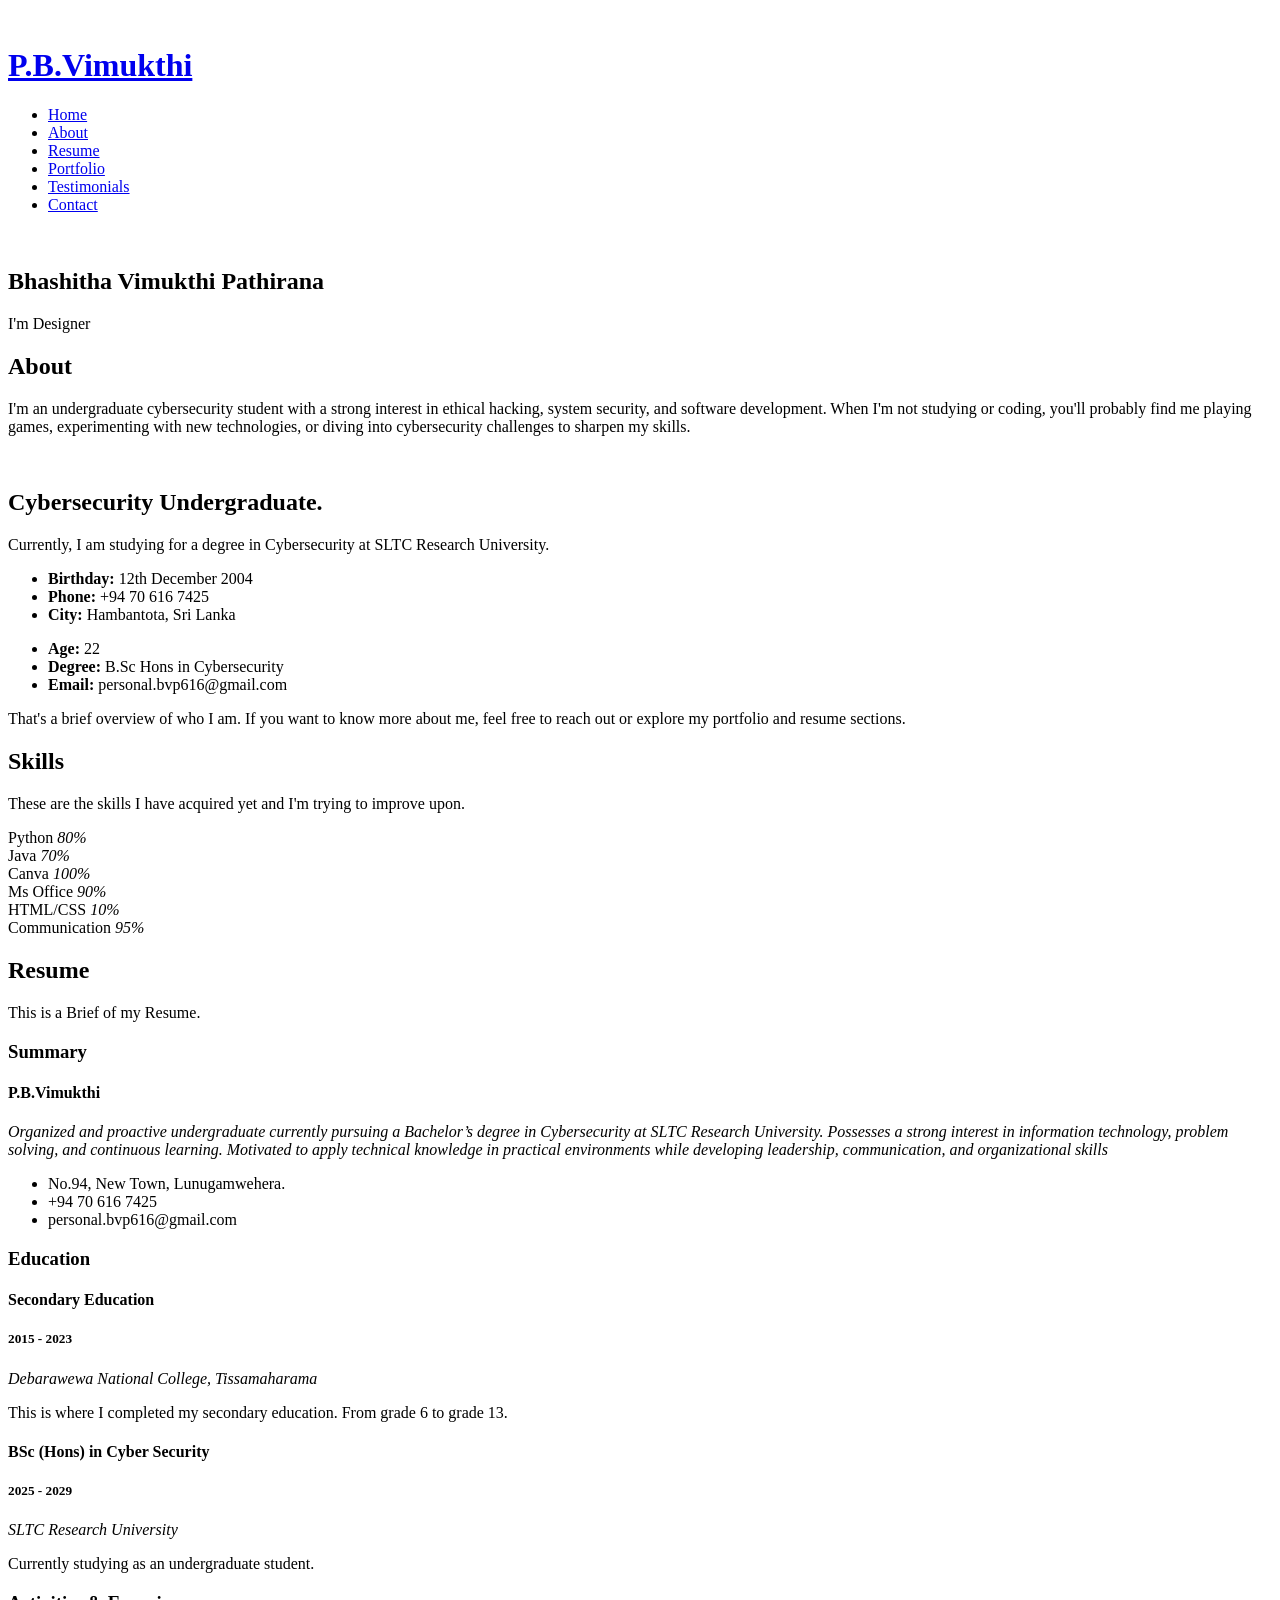
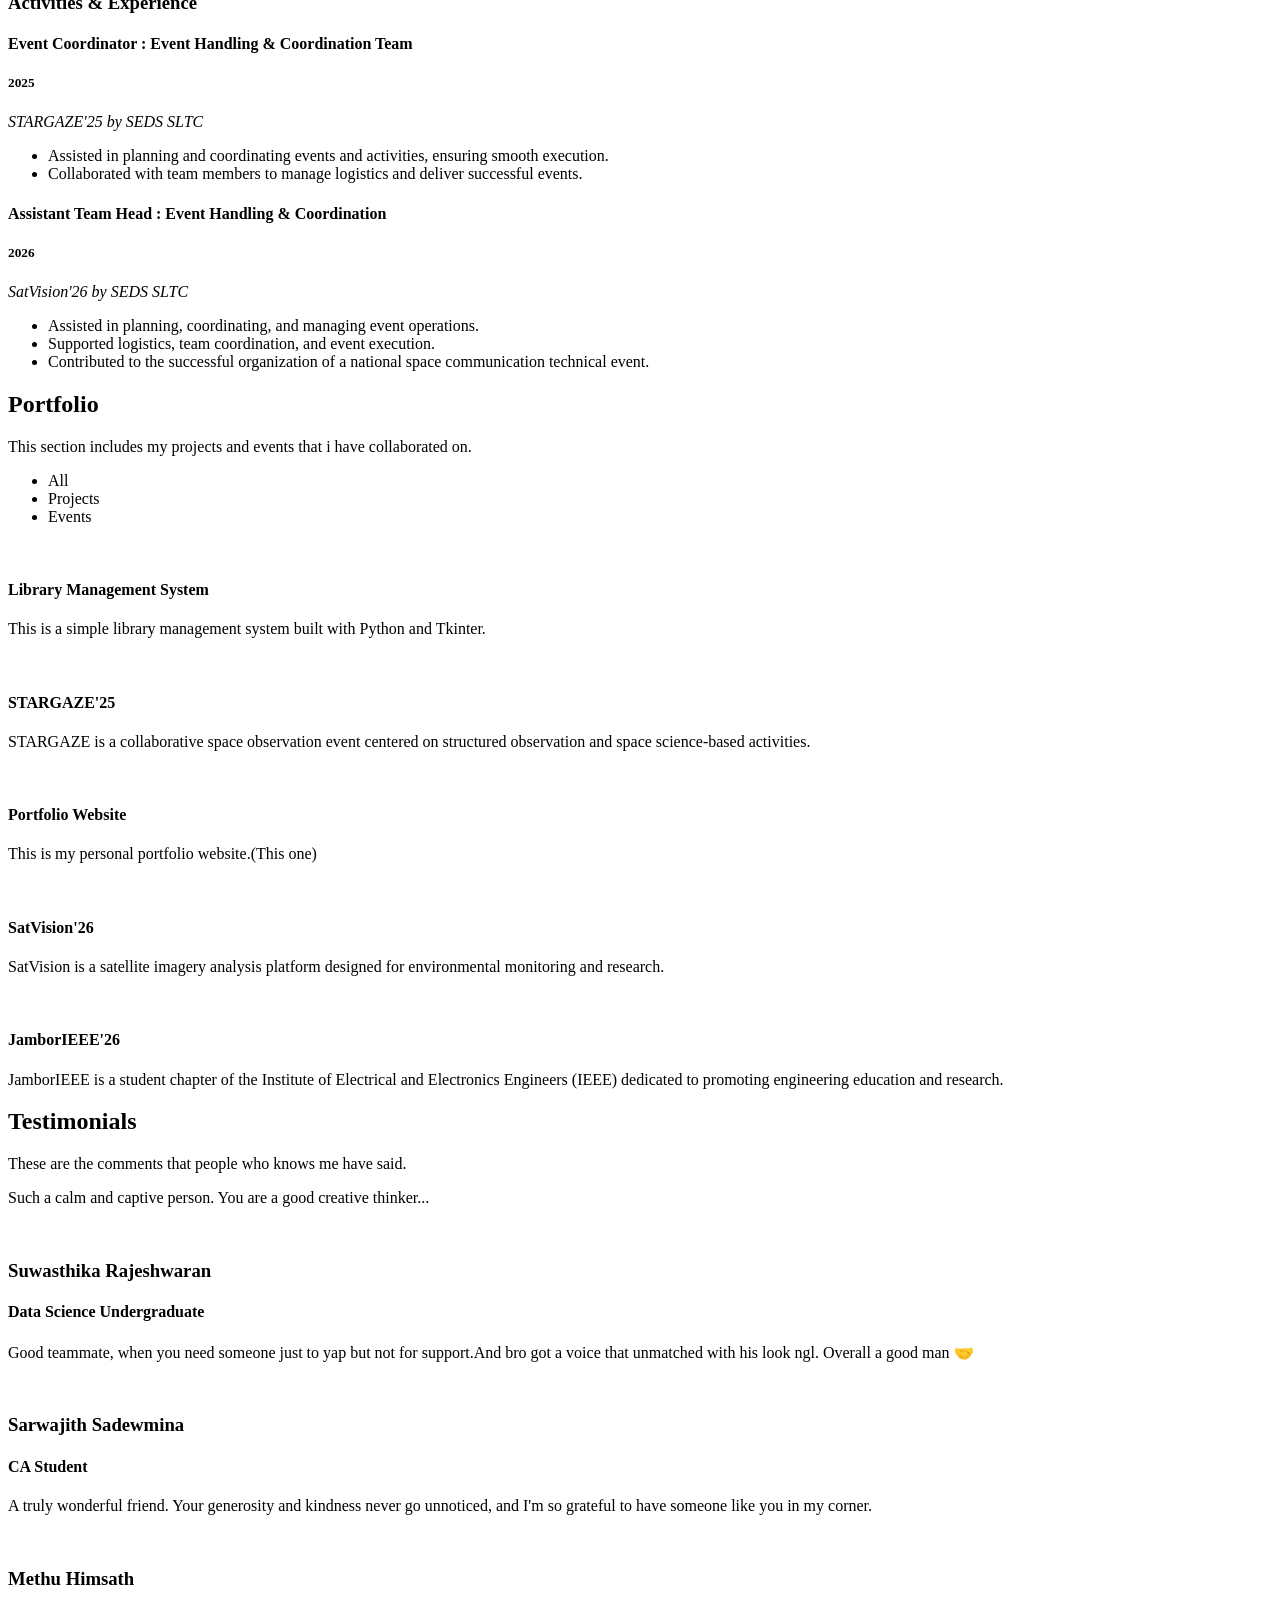
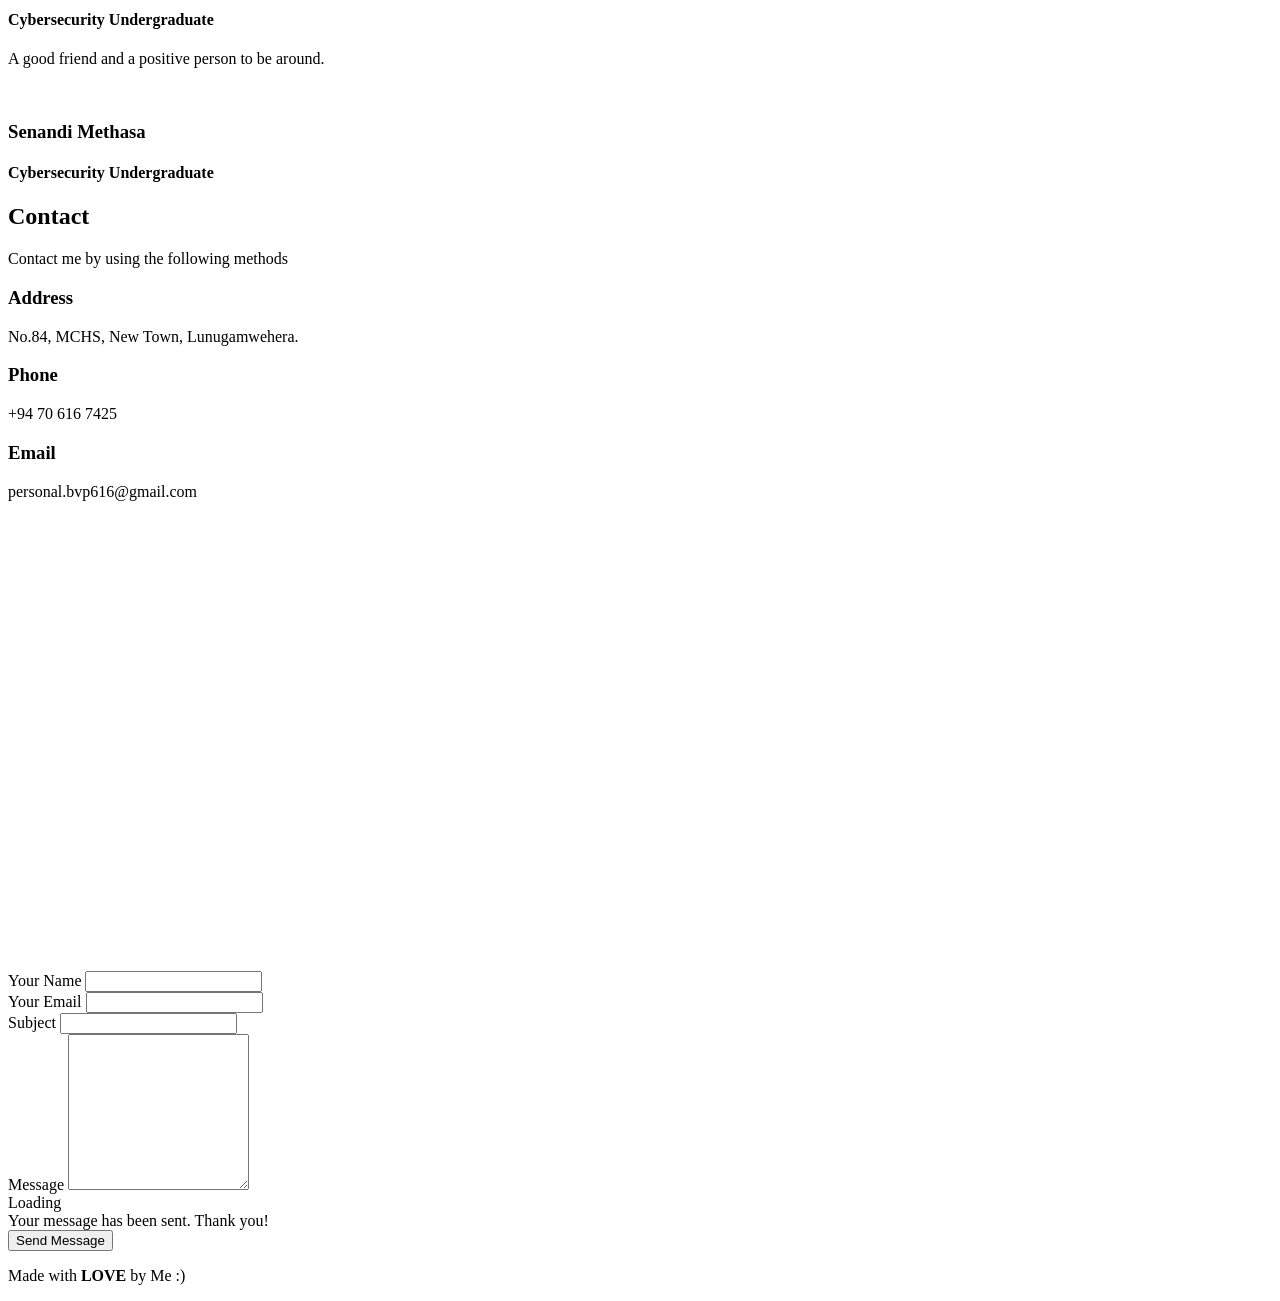
==== index.html @ 8411d73e "Add files via upload" ====
<!DOCTYPE html>
<html lang="en">

<head>
  <meta charset="utf-8">
  <meta content="width=device-width, initial-scale=1.0" name="viewport">
  <title>Bhashitha Vimukthi Pathirana</title>
  <meta content="" name="description">
  <meta content="" name="keywords">

  <!-- Favicons -->
  <link href="assets/img/favicon.png" rel="icon">
  <link href="assets/img/apple-touch-icon.png" rel="apple-touch-icon">

  <!-- Fonts -->
  <link href="https://fonts.googleapis.com" rel="preconnect">
  <link href="https://fonts.gstatic.com" rel="preconnect" crossorigin>
  <link href="https://fonts.googleapis.com/css2?family=Roboto:ital,wght@0,100;0,300;0,400;0,500;0,700;0,900;1,100;1,300;1,400;1,500;1,700;1,900&family=Poppins:ital,wght@0,100;0,200;0,300;0,400;0,500;0,600;0,700;0,800;0,900;1,100;1,200;1,300;1,400;1,500;1,600;1,700;1,800;1,900&family=Raleway:ital,wght@0,100;0,200;0,300;0,400;0,500;0,600;0,700;0,800;0,900;1,100;1,200;1,300;1,400;1,500;1,600;1,700;1,800;1,900&display=swap" rel="stylesheet">

  <!-- Vendor CSS Files -->
  <link href="assets/vendor/bootstrap/css/bootstrap.min.css" rel="stylesheet">
  <link href="assets/vendor/bootstrap-icons/bootstrap-icons.css" rel="stylesheet">
  <link href="assets/vendor/aos/aos.css" rel="stylesheet">
  <link href="assets/vendor/glightbox/css/glightbox.min.css" rel="stylesheet">
  <link href="assets/vendor/swiper/swiper-bundle.min.css" rel="stylesheet">

  <!-- Main CSS File -->
  <link href="assets/css/main.css" rel="stylesheet">

</head>

<body class="index-page">

  <header id="header" class="header dark-background d-flex flex-column">
    <i class="header-toggle d-xl-none bi bi-list"></i>

    <div class="profile-img">
      <img src="assets/img/my-profile-img.jpg" alt="" class="img-fluid rounded-circle">
    </div>

    <a href="index.html" class="logo d-flex align-items-center justify-content-center">
      
      <h1 class="sitename">P.B.Vimukthi</h1>
    </a>

    <div class="social-links text-center">
      <a href="https://x.com/pbvimukthi" class="twitter"><i class="bi bi-twitter-x"></i></a>
      <a href="https://www.facebook.com/pbvimukthi" class="facebook"><i class="bi bi-facebook"></i></a>
      <a href="https://www.instagram.com/bhashitha_vimukthi" class="instagram"><i class="bi bi-instagram"></i></a>
      <a href="https://www.linkedin.com/in/pbvimukthi/" class="linkedin"><i class="bi bi-linkedin"></i></a>
    </div>

    <nav id="navmenu" class="navmenu">
      <ul>
        <li><a href="#hero" class="active"><i class="bi bi-house navicon"></i>Home</a></li>
        <li><a href="#about"><i class="bi bi-person navicon"></i> About</a></li>
        <li><a href="#resume"><i class="bi bi-file-earmark-text navicon"></i> Resume</a></li>
        <li><a href="#portfolio"><i class="bi bi-images navicon"></i> Portfolio</a></li>
        <li><a href="#testimonials"><i class="bi bi-chat-left-text navicon"></i> Testimonials</a></li>
        <li><a href="#contact"><i class="bi bi-envelope navicon"></i> Contact</a></li>
      </ul>
    </nav>

  </header>

  <main class="main">

    <!-- Hero Section -->
    <section id="hero" class="hero section dark-background">

      <img src="assets/img/hero-bg.jpg" alt="" data-aos="fade-in" class="">

      <div class="container" data-aos="fade-up" data-aos-delay="100">
        <h2>Bhashitha Vimukthi Pathirana</h2>
        <p>I'm <span class="typed" data-typed-items="Cybersecurity Student, Developer, Gamer, Designer">Designer</span><span class="typed-cursor typed-cursor--blink" aria-hidden="true"></span><span class="typed-cursor typed-cursor--blink" aria-hidden="true"></span></p>
      </div>

    </section><!-- /Hero Section -->

    <!-- About Section -->
    <section id="about" class="about section">

      <!-- Section Title -->
      <div class="container section-title" data-aos="fade-up">
        <h2>About</h2>
        <p>I'm an undergraduate cybersecurity student with a strong interest in ethical hacking, system security, and software development. When I'm not studying or coding, you'll probably find me playing games, experimenting with new technologies, or diving into cybersecurity challenges to sharpen my skills.</p>
      </div><!-- End Section Title -->

      <div class="container" data-aos="fade-up" data-aos-delay="100">

        <div class="row gy-4 justify-content-center">
          <div class="col-lg-4">
            <img src="assets/img/my-profile-img.jpg" class="img-fluid" alt="">
          </div>
          <div class="col-lg-8 content">
            <h2>Cybersecurity Undergraduate.</h2>
            <p class="fst-italic py-3">
              Currently, I am studying for a degree in Cybersecurity at SLTC Research University.
            </p>
            <div class="row">
              <div class="col-lg-6">
                <ul>
                  <li><i class="bi bi-chevron-right"></i> <strong>Birthday:</strong> <span>12th December 2004</span></li>
                  <!--(Add when i have a website)<li><i class="bi bi-chevron-right"></i> <strong>Website:</strong> <span>www.example.com</span></li> -->
                  <li><i class="bi bi-chevron-right"></i> <strong>Phone:</strong> <span>+94 70 616 7425</span></li>
                  <li><i class="bi bi-chevron-right"></i> <strong>City:</strong> <span>Hambantota, Sri Lanka</span></li>
                </ul>
              </div>
              <div class="col-lg-6">
                <ul>
                  <li><i class="bi bi-chevron-right"></i> <strong>Age:</strong> <span>22</span></li>
                  <li><i class="bi bi-chevron-right"></i> <strong>Degree:</strong> <span>B.Sc Hons in Cybersecurity</span></li>
                  <li><i class="bi bi-chevron-right"></i> <strong>Email:</strong> <span>personal.bvp616@gmail.com</span></li>
                </ul>
              </div>
            </div>
            <p class="py-3">
              That's a brief overview of who I am. If you want to know more about me, feel free to reach out or explore my portfolio and resume sections. 
            </p>
          </div>
        </div>

      </div>

    </section><!-- /About Section -->

        </div>

      </div>

    </section><!-- /Stats Section -->

    <!-- Skills Section -->
    <section id="skills" class="skills section light-background">

      <!-- Section Title -->
      <div class="container section-title" data-aos="fade-up">
        <h2>Skills</h2>
        <p>These are the skills I have acquired yet and I'm trying to improve upon.</p>
      </div><!-- End Section Title -->

      <div class="container" data-aos="fade-up" data-aos-delay="100">

        <div class="row skills-content skills-animation">

          <div class="col-lg-6">

            <div class="progress">
              <span class="skill"><span>Python</span> <i class="val">80%</i></span>
              <div class="progress-bar-wrap">
                <div class="progress-bar" role="progressbar" aria-valuenow="80" aria-valuemin="0" aria-valuemax="100"></div>
              </div>
            </div><!-- End Skills Item -->

            <div class="progress">
              <span class="skill"><span>Java</span> <i class="val">70%</i></span>
              <div class="progress-bar-wrap">
                <div class="progress-bar" role="progressbar" aria-valuenow="70" aria-valuemin="0" aria-valuemax="100"></div>
              </div>
            </div><!-- End Skills Item -->

            <div class="progress">
              <span class="skill"><span>Canva</span> <i class="val">100%</i></span>
              <div class="progress-bar-wrap">
                <div class="progress-bar" role="progressbar" aria-valuenow="100" aria-valuemin="0" aria-valuemax="100"></div>
              </div>
            </div><!-- End Skills Item -->

          </div>

          <div class="col-lg-6">

            <div class="progress">
              <span class="skill"><span>Ms Office</span> <i class="val">90%</i></span>
              <div class="progress-bar-wrap">
                <div class="progress-bar" role="progressbar" aria-valuenow="90" aria-valuemin="0" aria-valuemax="100"></div>
              </div>
            </div><!-- End Skills Item -->

            <div class="progress">
              <span class="skill"><span>HTML/CSS</span> <i class="val">10%</i></span>
              <div class="progress-bar-wrap">
                <div class="progress-bar" role="progressbar" aria-valuenow="10" aria-valuemin="0" aria-valuemax="100"></div>
              </div>
            </div><!-- End Skills Item -->

            <div class="progress">
              <span class="skill"><span>Communication</span> <i class="val">95%</i></span>
              <div class="progress-bar-wrap">
                <div class="progress-bar" role="progressbar" aria-valuenow="95" aria-valuemin="0" aria-valuemax="100"></div>
              </div>
            </div><!-- End Skills Item -->

          </div>

        </div>

      </div>

    </section><!-- /Skills Section -->

    <!-- Resume Section -->
    <section id="resume" class="resume section">

      <!-- Section Title -->
      <div class="container section-title" data-aos="fade-up">
        <h2>Resume</h2>
        <p> This is a Brief of my Resume.</p>
      </div><!-- End Section Title -->

      <div class="container">

        <div class="row">

          <div class="col-lg-6" data-aos="fade-up" data-aos-delay="100">
            <h3 class="resume-title">Summary</h3>

            <div class="resume-item pb-0">
              <h4>P.B.Vimukthi</h4>
              <p><em>Organized and proactive undergraduate currently pursuing a Bachelor’s degree in Cybersecurity at SLTC Research University. Possesses a strong interest in information technology, problem solving, and continuous learning. Motivated to apply technical knowledge in practical environments while developing leadership, communication, and organizational skills</em></p>
              <ul>
                <li>No.94, New Town, Lunugamwehera.</li>
                <li>+94 70 616 7425</li>
                <li>personal.bvp616@gmail.com</li>
              </ul>
            </div><!-- Edn Resume Item -->

            <h3 class="resume-title">Education</h3>
            <div class="resume-item">
              <h4>Secondary Education</h4>
              <h5>2015 - 2023</h5>
              <p><em>Debarawewa National College, Tissamaharama</em></p>
              <p>This is where I completed my secondary education. From grade 6 to grade 13.</p>
            </div><!-- Edn Resume Item -->

            <div class="resume-item">
              <h4>BSc (Hons) in Cyber Security</h4>
              <h5>2025 - 2029</h5>
              <p><em>SLTC Research University</em></p>
              <p>Currently studying as an undergraduate student.</p>
            </div><!-- Edn Resume Item -->

          </div>

          <div class="col-lg-6" data-aos="fade-up" data-aos-delay="200">
            <h3 class="resume-title">Activities & Experience</h3>
            <div class="resume-item">
              <h4>Event Coordinator : Event Handling & Coordination Team </h4>
              <h5>2025</h5>
              <p><em>STARGAZE'25 by SEDS SLTC</em></p>
              <ul>
                <li>Assisted in planning and coordinating events and activities, ensuring smooth execution.</li>
                <li>Collaborated with team members to manage logistics and deliver successful events.</li>
              </ul>
            </div><!-- Edn Resume Item -->

            <div class="resume-item">
              <h4>Assistant Team Head : Event Handling & Coordination</h4>
              <h5>2026</h5>
              <p><em>SatVision'26 by SEDS SLTC</em></p>
              <ul>
                <li>Assisted in planning, coordinating, and managing event operations.</li>
                <li>Supported logistics, team coordination, and event execution.</li>
                <li>Contributed to the successful organization of a national space communication technical event.</li>
                
              </ul>

            </div><!-- Edn Resume Item -->

          </div>

        </div>

      </div>

    </section><!-- /Resume Section -->

    <!-- Portfolio Section -->
    <section id="portfolio" class="portfolio section light-background">

      <!-- Section Title -->
      <div class="container section-title" data-aos="fade-up">
        <h2>Portfolio</h2>
        <p>This section includes my projects and events that i have collaborated on.</p>
      </div><!-- End Section Title -->

      <div class="container">

        <div class="isotope-layout" data-default-filter="*" data-layout="masonry" data-sort="original-order">

          <ul class="portfolio-filters isotope-filters" data-aos="fade-up" data-aos-delay="100">
            <li data-filter="*" class="filter-active">All</li>
            <li data-filter=".filter-app">Projects</li>
            <li data-filter=".filter-product">Events</li>
          </ul><!-- End Portfolio Filters -->

          <div class="row gy-4 isotope-container" data-aos="fade-up" data-aos-delay="200">

            <div class="col-lg-4 col-md-6 portfolio-item isotope-item filter-app">
              <div class="portfolio-content h-100">
                <img src="assets/img/portfolio/lims.png" class="img-fluid" alt="">
                <div class="portfolio-info">
                  <h4>Library Management System</h4>
                  <p>This is a simple library management system built with Python and Tkinter.</p>
                  <a href="assets/img/portfolio/lims.png" title="Library Management System" data-gallery="portfolio-gallery-app" class="glightbox preview-link"><i class="bi bi-zoom-in"></i></a>
                  <a href="lims.html" title="More Details" class="details-link"><i class="bi bi-link-45deg"></i></a>
                </div>
              </div>
            </div><!-- End Portfolio Item -->

            <div class="col-lg-4 col-md-6 portfolio-item isotope-item filter-product">
              <div class="portfolio-content h-100">
                <img src="assets/img/portfolio/stargaze.jpg" class="img-fluid" alt="">
                <div class="portfolio-info">
                  <h4>STARGAZE'25</h4>
                  <p>STARGAZE is a collaborative space observation event centered on structured observation and space science-based activities.</p>
                  <a href="assets/img/portfolio/stargaze.jpg" title="STARGAZE'25" data-gallery="portfolio-gallery-product" class="glightbox preview-link"><i class="bi bi-zoom-in"></i></a>
                  <a href="stargaze.html" title="More Details" class="details-link"><i class="bi bi-link-45deg"></i></a>
                </div>
              </div>
            </div><!-- End Portfolio Item -->

          

            <div class="col-lg-4 col-md-6 portfolio-item isotope-item filter-app">
              <div class="portfolio-content h-100">
                <img src="assets/img/portfolio/web.png" class="img-fluid" alt="">
                <div class="portfolio-info">
                  <h4>Portfolio Website</h4>
                  <p>This is my personal portfolio website.(This one) </p>
                  <a href="assets/img/portfolio/web.png" title="Portfolio Website" data-gallery="portfolio-gallery-app" class="glightbox preview-link"><i class="bi bi-zoom-in"></i></a>
                  <a href="web.html" title="More Details" class="details-link"><i class="bi bi-link-45deg"></i></a>
                </div>
              </div>
            </div><!-- End Portfolio Item -->

            <div class="col-lg-4 col-md-6 portfolio-item isotope-item filter-product">
              <div class="portfolio-content h-100">
                <img src="assets/img/portfolio/satvision.jpg" class="img-fluid" alt="">
                <div class="portfolio-info">
                  <h4>SatVision'26</h4>
                  <p>SatVision is a satellite imagery analysis platform designed for environmental monitoring and research.</p>
                  <a href="assets/img/portfolio/satvision.jpg" title="SatVision'26" data-gallery="portfolio-gallery-product" class="glightbox preview-link"><i class="bi bi-zoom-in"></i></a>
                  <a href="satvision.html" title="More Details" class="details-link"><i class="bi bi-link-45deg"></i></a>
                </div>
              </div>
            </div><!-- End Portfolio Item -->



            <div class="col-lg-4 col-md-6 portfolio-item isotope-item filter-product">
              <div class="portfolio-content h-100">
                <img src="assets/img/portfolio/jamborieee.jpg" class="img-fluid" alt="">
                <div class="portfolio-info">
                  <h4>JamborIEEE'26</h4>
                  <p>JamborIEEE is a student chapter of the Institute of Electrical and Electronics Engineers (IEEE) dedicated to promoting engineering education and research.</p>
                  <a href="assets/img/portfolio/jamborieee.jpg" title="JamborIEEE'26" data-gallery="portfolio-gallery-product" class="glightbox preview-link"><i class="bi bi-zoom-in"></i></a>
                  <a href="jamborieee.html" title="More Details" class="details-link"><i class="bi bi-link-45deg"></i></a>
                </div>
              </div>
            </div><!-- End Portfolio Item -->


          </div><!-- End Portfolio Container -->

        </div>

      </div>

    </section><!-- /Portfolio Section -->



    <!-- Testimonials Section -->
    <section id="testimonials" class="testimonials section light-background">

      <!-- Section Title -->
      <div class="container section-title" data-aos="fade-up">
        <h2>Testimonials</h2>
        <p>These are the comments that people who knows me have said.</p>
      </div><!-- End Section Title -->

      <div class="container" data-aos="fade-up" data-aos-delay="100">

        <div class="swiper init-swiper">
          <script type="application/json" class="swiper-config">
            {
              "loop": true,
              "speed": 600,
              "autoplay": {
                "delay": 5000
              },
              "slidesPerView": "auto",
              "pagination": {
                "el": ".swiper-pagination",
                "type": "bullets",
                "clickable": true
              },
              "breakpoints": {
                "320": {
                  "slidesPerView": 1,
                  "spaceBetween": 40
                },
                "1200": {
                  "slidesPerView": 3,
                  "spaceBetween": 1
                }
              }
            }
          </script>
          <div class="swiper-wrapper">

            <div class="swiper-slide">
              <div class="testimonial-item">
                <p>
                  <i class="bi bi-quote quote-icon-left"></i>
                  <span>Such a calm and captive person. You are a good creative thinker... </span>
                  <i class="bi bi-quote quote-icon-right"></i>
                </p>
                <img src="assets/img/testimonials/suwas.jpg" class="testimonial-img" alt="">
                <h3>Suwasthika Rajeshwaran</h3>
                <h4>Data Science Undergraduate</h4>
              </div>
            </div><!-- End testimonial item -->

            <div class="swiper-slide">
              <div class="testimonial-item">
                <p>
                  <i class="bi bi-quote quote-icon-left"></i>
                  <span>Good teammate, when you need someone just to yap but not for support.And bro got a voice that unmatched with his look ngl. Overall a good man 🤝</span>
                  <i class="bi bi-quote quote-icon-right"></i>
                </p>
                <img src="assets/img/testimonials/dragster.jpg" class="testimonial-img" alt="">
                <h3>Sarwajith Sadewmina</h3>
                <h4>CA Student</h4>
              </div>
            </div><!-- End testimonial item -->

            <div class="swiper-slide">
              <div class="testimonial-item">
                <p>
                  <i class="bi bi-quote quote-icon-left"></i>
                  <span>A truly wonderful friend. Your generosity and kindness never go unnoticed, and I'm so grateful to have someone like you in my corner.</span>
                  <i class="bi bi-quote quote-icon-right"></i>
                </p>
                <img src="assets/img/testimonials/methu.jpg" class="testimonial-img" alt="">
                <h3>Methu Himsath</h3>
                <h4>Cybersecurity Undergraduate</h4>
              </div>
            </div><!-- End testimonial item -->

            <div class="swiper-slide">
              <div class="testimonial-item">
                <p>
                  <i class="bi bi-quote quote-icon-left"></i>
                  <span>A good friend and a positive person to be around.</span>
                  <i class="bi bi-quote quote-icon-right"></i>
                </p>
                <img src="assets/img/testimonials/senandi.png" class="testimonial-img" alt="">
                <h3>Senandi Methasa</h3>
                <h4>Cybersecurity Undergraduate</h4>
              </div>
            </div><!-- End testimonial item -->


          </div>
          <div class="swiper-pagination"></div>
        </div>

      </div>

    </section><!-- /Testimonials Section -->

    <!-- Contact Section -->
    <section id="contact" class="contact section">

      <!-- Section Title -->
      <div class="container section-title" data-aos="fade-up">
        <h2>Contact</h2>
        <p>Contact me by using the following methods</p>
      </div><!-- End Section Title -->

      <div class="container" data-aos="fade-up" data-aos-delay="100">

        <div class="row gy-4">

          <div class="col-lg-5">

            <div class="info-wrap">
              <div class="info-item d-flex" data-aos="fade-up" data-aos-delay="200">
                <i class="bi bi-geo-alt flex-shrink-0"></i>
                <div>
                  <h3>Address</h3>
                  <p>No.84, MCHS, New Town, Lunugamwehera.</p>
                </div>
              </div><!-- End Info Item -->

              <div class="info-item d-flex" data-aos="fade-up" data-aos-delay="300">
                <i class="bi bi-telephone flex-shrink-0"></i>
                <div>
                  <h3>Phone</h3>
                  <p>+94 70 616 7425</p>
                </div>
              </div><!-- End Info Item -->

              <div class="info-item d-flex" data-aos="fade-up" data-aos-delay="400">
                <i class="bi bi-envelope flex-shrink-0"></i>
                <div>
                  <h3>Email</h3>
                  <p>personal.bvp616@gmail.com</p>
                </div>
              </div><!-- End Info Item -->

              <iframe src="https://www.google.com/maps/embed?pb=!1m17!1m12!1m3!1d1982.7001972271032!2d81.20135286502564!3d6.342160041698564!2m3!1f0!2f0!3f0!3m2!1i1024!2i768!4f13.1!3m2!1m1!2zNsKwMjAnMzEuNSJOIDgxwrAxMicwNi4wIkU!5e0!3m2!1sen!2slk!4v1782744790082!5m2!1sen!2slk" width="600" height="450" style="border:0;" allowfullscreen="" loading="lazy" referrerpolicy="strict-origin-when-cross-origin"></iframe>
            </div>
          </div>

          <div class="col-lg-7">
            <form action="forms/contact.php" method="post" class="php-email-form" data-aos="fade-up" data-aos-delay="200">
              <div class="row gy-4">

                <div class="col-md-6">
                  <label for="name-field" class="pb-2">Your Name</label>
                  <input type="text" name="name" id="name-field" class="form-control" required="">
                </div>

                <div class="col-md-6">
                  <label for="email-field" class="pb-2">Your Email</label>
                  <input type="email" class="form-control" name="email" id="email-field" required="">
                </div>

                <div class="col-md-12">
                  <label for="subject-field" class="pb-2">Subject</label>
                  <input type="text" class="form-control" name="subject" id="subject-field" required="">
                </div>

                <div class="col-md-12">
                  <label for="message-field" class="pb-2">Message</label>
                  <textarea class="form-control" name="message" rows="10" id="message-field" required=""></textarea>
                </div>

                <div class="col-md-12 text-center">
                  <div class="loading">Loading</div>
                  <div class="error-message"></div>
                  <div class="sent-message">Your message has been sent. Thank you!</div>

                  <button type="submit">Send Message</button>
                </div>

              </div>
            </form>
          </div><!-- End Contact Form -->

        </div>

      </div>

    </section><!-- /Contact Section -->

  </main>

  <footer id="footer" class="footer position-relative light-background">

    <div class="container">
      <div class="copyright text-center ">
        <p><span>Made with</span> <strong class="px-1 sitename">LOVE</strong> <span>by Me :) </span></p>
      </div>
      
    </div>

  </footer>

  <!-- Scroll Top -->
  <a href="#" id="scroll-top" class="scroll-top d-flex align-items-center justify-content-center"><i class="bi bi-arrow-up-short"></i></a>

  <!-- Preloader -->
  <div id="preloader"></div>

  <!-- Vendor JS Files -->
  <script src="assets/vendor/bootstrap/js/bootstrap.bundle.min.js"></script>
  <script src="assets/vendor/php-email-form/validate.js"></script>
  <script src="assets/vendor/aos/aos.js"></script>
  <script src="assets/vendor/typed.js/typed.umd.js"></script>
  <script src="assets/vendor/purecounter/purecounter_vanilla.js"></script>
  <script src="assets/vendor/waypoints/noframework.waypoints.js"></script>
  <script src="assets/vendor/glightbox/js/glightbox.min.js"></script>
  <script src="assets/vendor/imagesloaded/imagesloaded.pkgd.min.js"></script>
  <script src="assets/vendor/isotope-layout/isotope.pkgd.min.js"></script>
  <script src="assets/vendor/swiper/swiper-bundle.min.js"></script>

  <!-- Main JS File -->
  <script src="assets/js/main.js"></script>

</body>

</html>
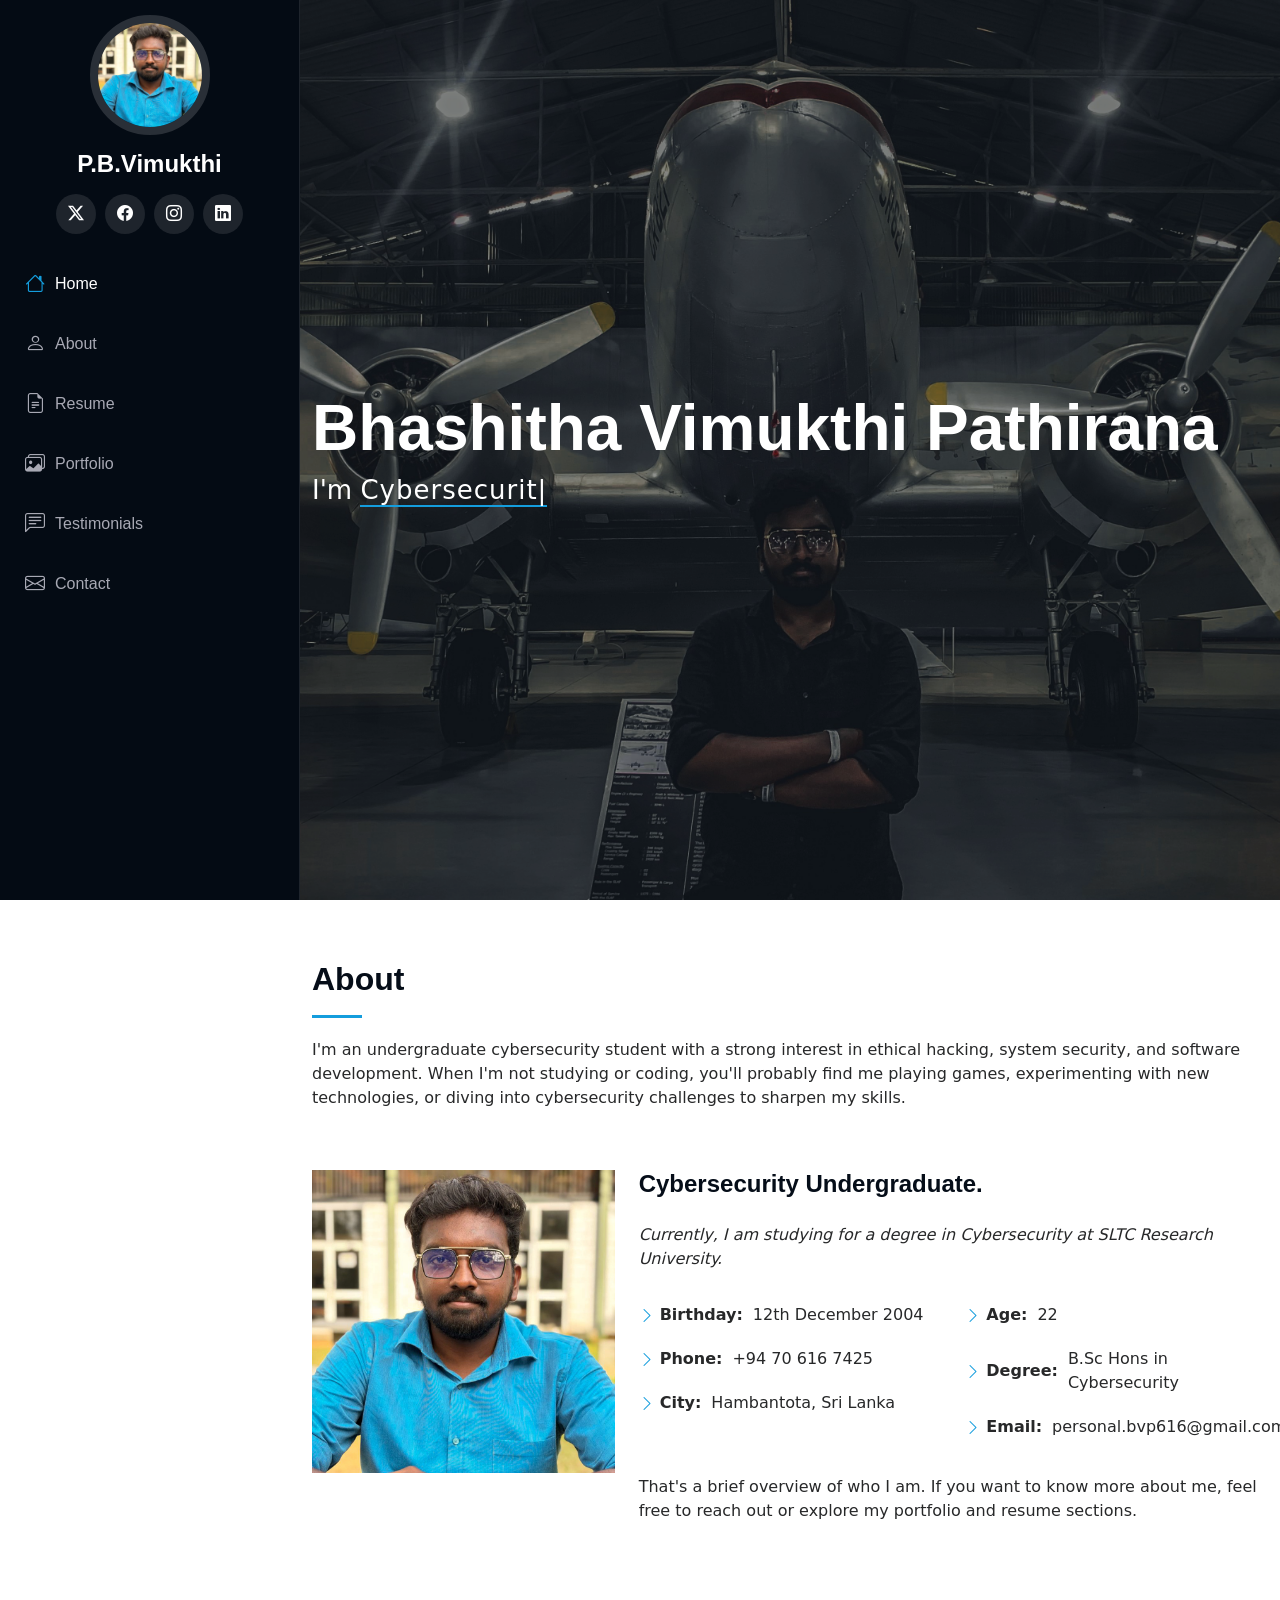
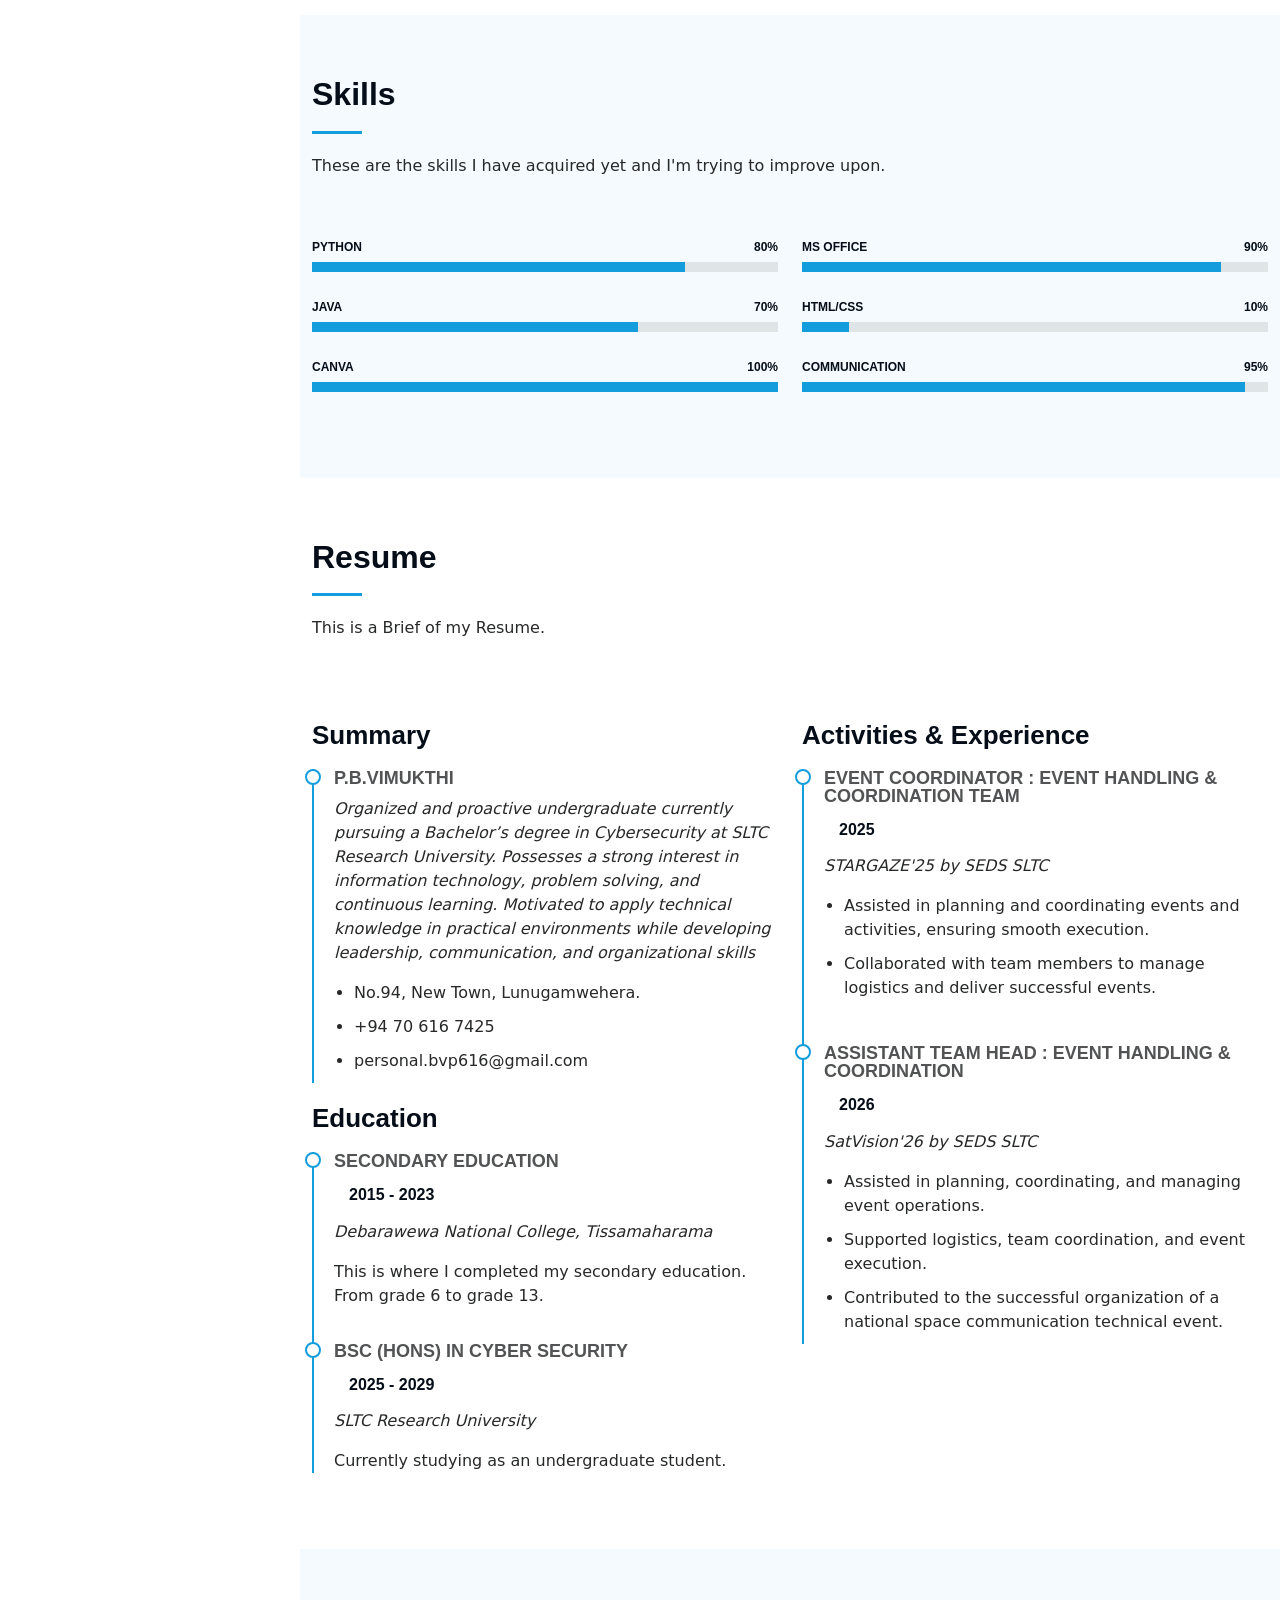
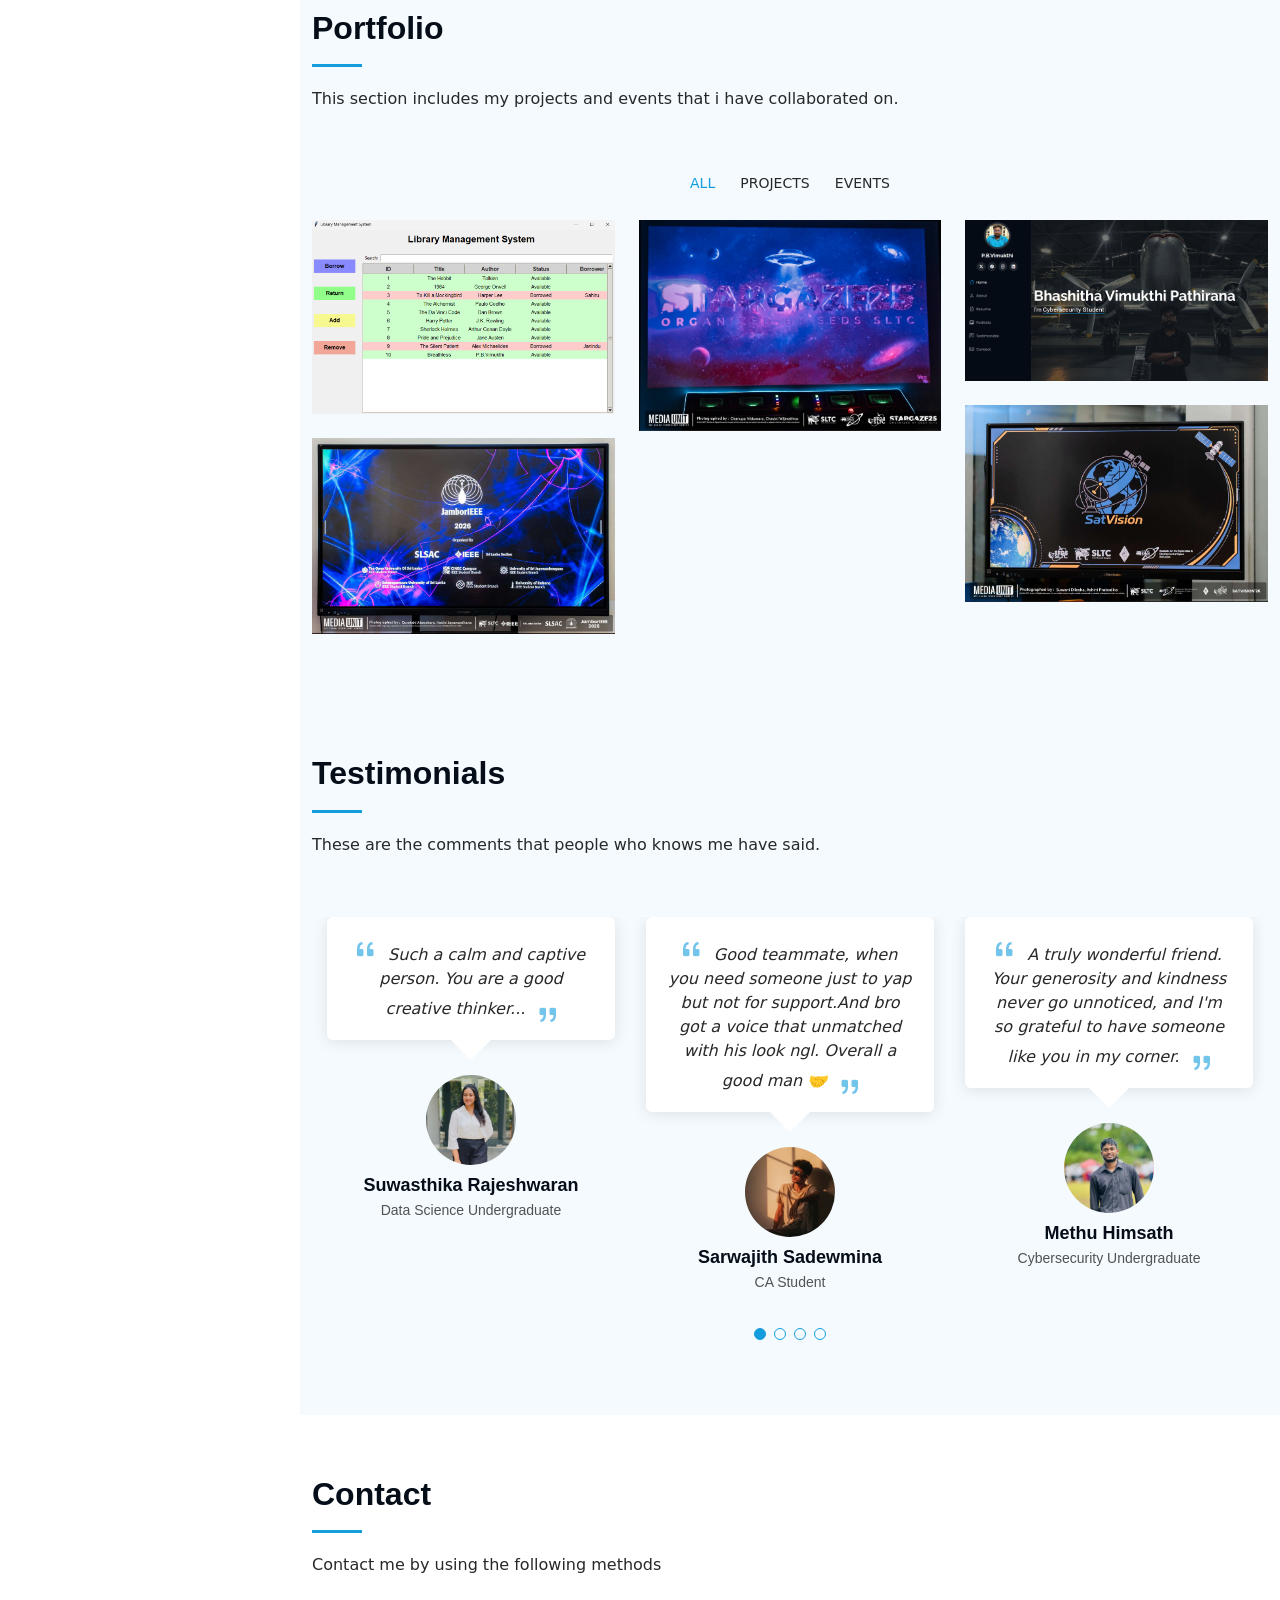
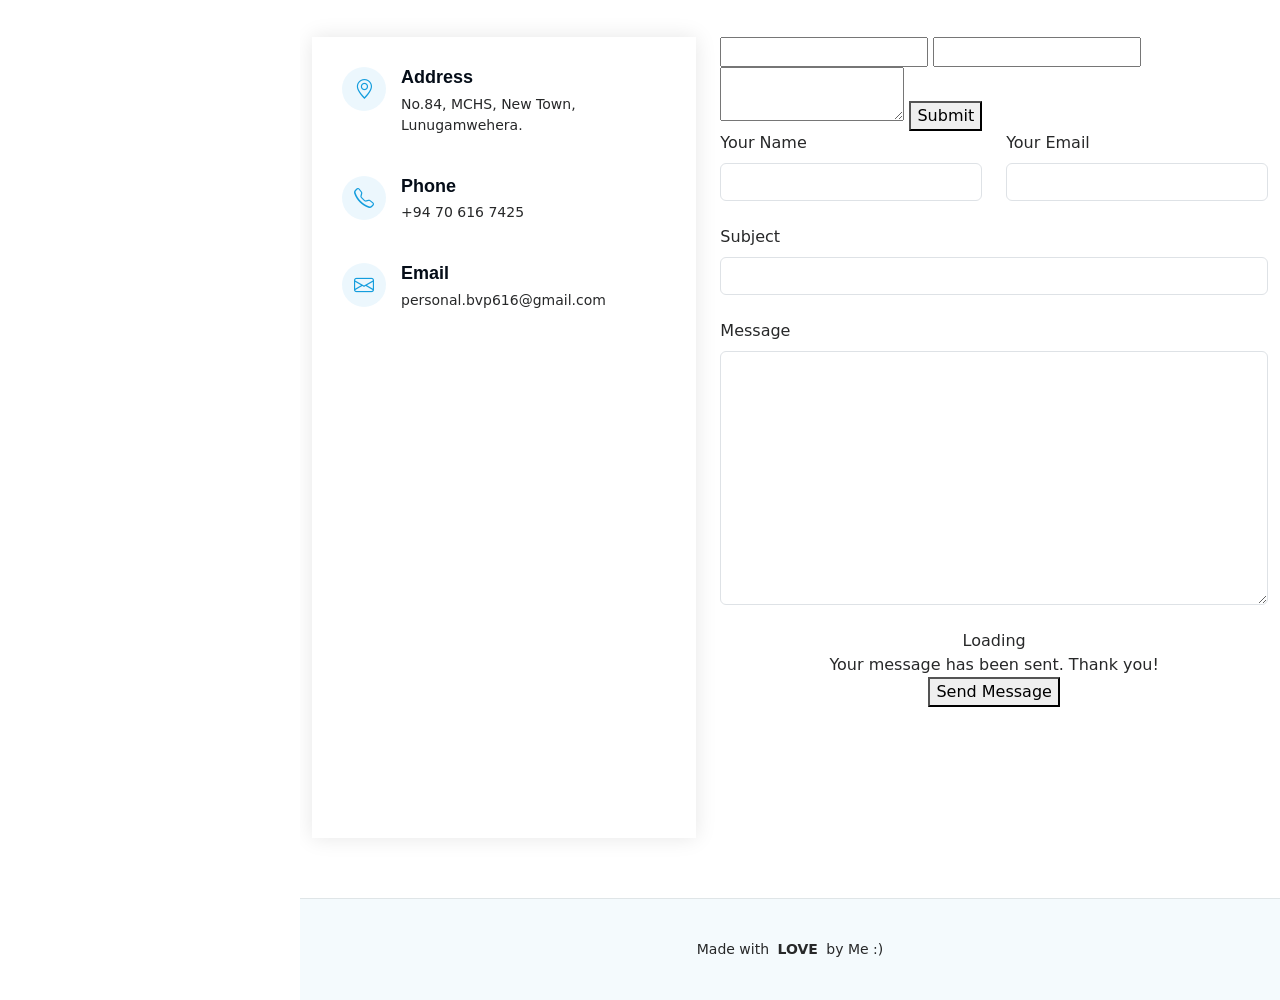
==== commit 0c0eb4ed: "Update contact form action to Web3Forms API" ====
--- a/index.html
+++ b/index.html
@@ -516,7 +516,13 @@
           </div>
 
           <div class="col-lg-7">
-            <form action="forms/contact.php" method="post" class="php-email-form" data-aos="fade-up" data-aos-delay="200">
+            <form action="https://api.web3forms.com/submit" method="POST">
+              <input type="hidden" name="access_key" value="5865c13c-4bef-4c90-8b5f-040f5e6e7fe2">
+              <input type="text" name="name" required>
+              <input type="email" name="email" required>
+              <textarea name="message" required></textarea>
+              <button type="submit">Submit</button>
+            </form>
               <div class="row gy-4">
 
                 <div class="col-md-6">
@@ -593,4 +599,4 @@
 
 </body>
 
-</html>+</html>
--- a/assets/css/main.css
+++ b/assets/css/main.css
@@ -0,0 +1,1258 @@
+
+/* Fonts */
+:root {
+  --default-font: "Roboto",  system-ui, -apple-system, "Segoe UI", Roboto, "Helvetica Neue", Arial, "Noto Sans", "Liberation Sans", sans-serif, "Apple Color Emoji", "Segoe UI Emoji", "Segoe UI Symbol", "Noto Color Emoji";
+  --heading-font: "Raleway",  sans-serif;
+  --nav-font: "Poppins",  sans-serif;
+}
+
+/* Global Colors - The following color variables are used throughout the website. Updating them here will change the color scheme of the entire website */
+:root { 
+  --background-color: #ffffff; /* Background color for the entire website, including individual sections */
+  --default-color: #272829; /* Default color used for the majority of the text content across the entire website */
+  --heading-color: #050d18; /* Color for headings, subheadings and title throughout the website */
+  --accent-color: #149ddd; /* Accent color that represents your brand on the website. It's used for buttons, links, and other elements that need to stand out */
+  --surface-color: #ffffff; /* The surface color is used as a background of boxed elements within sections, such as cards, icon boxes, or other elements that require a visual separation from the global background. */
+  --contrast-color: #ffffff; /* Contrast color for text, ensuring readability against backgrounds of accent, heading, or default colors. */
+}
+
+/* Nav Menu Colors - The following color variables are used specifically for the navigation menu. They are separate from the global colors to allow for more customization options */
+:root {
+  --nav-color: #a8a9b4;  /* The default color of the main navmenu links */
+  --nav-hover-color: #ffffff; /* Applied to main navmenu links when they are hovered over or active */
+  --nav-mobile-background-color: #040b14; /* Used as the background color for mobile navigation menu */
+  --nav-dropdown-background-color: #040b14; /* Used as the background color for dropdown items that appear when hovering over primary navigation items */
+  --nav-dropdown-color: #a8a9b4; /* Used for navigation links of the dropdown items in the navigation menu. */
+  --nav-dropdown-hover-color: #ffffff; /* Similar to --nav-hover-color, this color is applied to dropdown navigation links when they are hovered over. */
+}
+
+/* Color Presets - These classes override global colors when applied to any section or element, providing reuse of the sam color scheme. */
+
+.light-background {
+  --background-color: #f4fafd;
+  --surface-color: #ffffff;
+}
+
+.dark-background {
+  --background-color: #040b14;
+  --default-color: #ffffff;
+  --heading-color: #ffffff;
+  --surface-color: #151f2b;
+  --contrast-color: #ffffff;
+}
+
+/* Smooth scroll */
+:root {
+  scroll-behavior: smooth;
+}
+
+/*--------------------------------------------------------------
+# General Styling & Shared Classes
+--------------------------------------------------------------*/
+body {
+  color: var(--default-color);
+  background-color: var(--background-color);
+  font-family: var(--default-font);
+}
+
+a {
+  color: var(--accent-color);
+  text-decoration: none;
+  transition: 0.3s;
+}
+
+a:hover {
+  color: color-mix(in srgb, var(--accent-color), transparent 25%);
+  text-decoration: none;
+}
+
+h1,
+h2,
+h3,
+h4,
+h5,
+h6 {
+  color: var(--heading-color);
+  font-family: var(--heading-font);
+}
+
+/* PHP Email Form Messages
+------------------------------*/
+.php-email-form .error-message {
+  display: none;
+  background: #df1529;
+  color: #ffffff;
+  text-align: left;
+  padding: 15px;
+  margin-bottom: 24px;
+  font-weight: 600;
+}
+
+.php-email-form .sent-message {
+  display: none;
+  color: #ffffff;
+  background: #059652;
+  text-align: center;
+  padding: 15px;
+  margin-bottom: 24px;
+  font-weight: 600;
+}
+
+.php-email-form .loading {
+  display: none;
+  background: var(--surface-color);
+  text-align: center;
+  padding: 15px;
+  margin-bottom: 24px;
+}
+
+.php-email-form .loading:before {
+  content: "";
+  display: inline-block;
+  border-radius: 50%;
+  width: 24px;
+  height: 24px;
+  margin: 0 10px -6px 0;
+  border: 3px solid var(--accent-color);
+  border-top-color: var(--surface-color);
+  animation: php-email-form-loading 1s linear infinite;
+}
+
+@keyframes php-email-form-loading {
+  0% {
+    transform: rotate(0deg);
+  }
+
+  100% {
+    transform: rotate(360deg);
+  }
+}
+
+/*--------------------------------------------------------------
+# Global Header
+--------------------------------------------------------------*/
+.header {
+  color: var(--default-color);
+  background-color: var(--background-color);
+  position: fixed;
+  top: 0;
+  left: 0;
+  bottom: 0;
+  padding: 0 15px;
+  width: 300px;
+  transition: all ease-in-out 0.3s;
+  overflow-y: auto;
+  z-index: 997;
+  border-right: 1px solid color-mix(in srgb, var(--default-color), transparent 90%);
+}
+
+.header .profile-img img {
+  margin: 15px auto;
+  display: block;
+  width: 120px;
+  border: 8px solid color-mix(in srgb, var(--default-color), transparent 85%);
+}
+
+.header .logo {
+  line-height: 1;
+  margin-bottom: 15px;
+}
+
+.header .logo img {
+  max-height: 32px;
+  margin-right: 8px;
+}
+
+.header .logo h1 {
+  font-size: 24px;
+  margin: 0;
+  font-weight: 700;
+  color: var(--heading-color);
+}
+
+.header .social-links {
+  margin: 0 0 20px 0;
+}
+
+.header .social-links a {
+  font-size: 16px;
+  display: inline-flex;
+  align-items: center;
+  justify-content: center;
+  background: color-mix(in srgb, var(--default-color), transparent 90%);
+  color: var(--default-color);
+  margin: 0 2px;
+  border-radius: 50%;
+  text-align: center;
+  width: 40px;
+  height: 40px;
+  transition: 0.3s;
+}
+
+.header .social-links a:hover {
+  color: var(--contrast-color);
+  background: var(--accent-color);
+}
+
+@media (min-width: 1200px) {
+
+  .header~main,
+  .header~#footer {
+    margin-left: 300px;
+  }
+}
+
+@media (max-width: 1199px) {
+  .header {
+    left: -100%;
+  }
+}
+
+.header.header-show {
+  left: 0;
+}
+
+.header .header-toggle {
+  color: var(--contrast-color);
+  background-color: var(--accent-color);
+  font-size: 22px;
+  display: flex;
+  align-items: center;
+  justify-content: center;
+  width: 40px;
+  height: 40px;
+  border-radius: 50%;
+  cursor: pointer;
+  position: fixed;
+  top: 15px;
+  right: 15px;
+  z-index: 9999;
+  transition: background-color 0.3s;
+}
+
+.header .header-toggle:hover {
+  color: var(--contrast-color);
+  background-color: color-mix(in srgb, var(--accent-color) 90%, white 15%);
+}
+
+/*--------------------------------------------------------------
+# Navigation Menu
+--------------------------------------------------------------*/
+.mobile-nav-toggle {
+  display: none;
+}
+
+.navmenu {
+  padding: 0;
+  z-index: 9997;
+}
+
+.navmenu ul {
+  list-style: none;
+  padding: 0 0 20px 0;
+  margin: 0;
+}
+
+.navmenu a,
+.navmenu a:focus {
+  color: var(--nav-color);
+  padding: 15px 10px;
+  font-family: var(--nav-font);
+  font-size: 16px;
+  font-weight: 400;
+  display: flex;
+  align-items: center;
+  white-space: nowrap;
+  transition: 0.3s;
+  width: 100%;
+}
+
+.navmenu a .navicon,
+.navmenu a:focus .navicon {
+  font-size: 20px;
+  margin-right: 10px;
+}
+
+.navmenu a .toggle-dropdown,
+.navmenu a:focus .toggle-dropdown {
+  font-size: 12px;
+  line-height: 0;
+  margin-left: auto;
+  width: 30px;
+  height: 30px;
+  display: flex;
+  align-items: center;
+  justify-content: center;
+  border-radius: 50%;
+  transition: 0.3s;
+  flex-shrink: 0;
+  background-color: color-mix(in srgb, var(--accent-color), transparent 90%);
+}
+
+.navmenu a .toggle-dropdown:hover,
+.navmenu a:focus .toggle-dropdown:hover {
+  background-color: var(--accent-color);
+  color: var(--contrast-color);
+}
+
+.navmenu a:hover,
+.navmenu .active,
+.navmenu .active:focus {
+  color: var(--nav-hover-color);
+}
+
+.navmenu a:hover .navicon,
+.navmenu .active .navicon,
+.navmenu .active:focus .navicon {
+  color: var(--accent-color);
+}
+
+.navmenu .active .toggle-dropdown,
+.navmenu .active:focus .toggle-dropdown {
+  background-color: var(--accent-color);
+  color: var(--contrast-color);
+  transform: rotate(180deg);
+}
+
+.navmenu .dropdown {
+  display: block;
+}
+
+.navmenu .dropdown a,
+.navmenu .dropdown a:focus {
+  color: --nav-dropdown-color;
+}
+
+.navmenu .dropdown a:hover,
+.navmenu .dropdown .active,
+.navmenu .dropdown .active:focus {
+  color: var(--nav-dropdown-hover-color);
+}
+
+.navmenu .dropdown ul {
+  position: static;
+  display: none;
+  z-index: 99;
+  padding: 5px 10px;
+  margin: 5px 10px;
+  background-color: var(--nav-dropdown-background-color);
+  border: 1px solid color-mix(in srgb, var(--default-color), transparent 90%);
+  box-shadow: none;
+  transition: all 0.5s ease-in-out;
+}
+
+.navmenu .dropdown ul ul {
+  background-color: rgba(33, 37, 41, 0.1);
+}
+
+.navmenu .dropdown>.dropdown-active {
+  display: block;
+  background-color: rgba(33, 37, 41, 0.03);
+}
+
+/*--------------------------------------------------------------
+# Global Footer
+--------------------------------------------------------------*/
+.footer {
+  color: var(--default-color);
+  background-color: var(--background-color);
+  font-size: 14px;
+  padding: 40px 0;
+  position: relative;
+  border-top: 1px solid color-mix(in srgb, var(--default-color), transparent 90%);
+}
+
+.footer .copyright p {
+  margin-bottom: 0;
+}
+
+.footer .credits {
+  margin-top: 4px;
+  font-size: 13px;
+  text-align: center;
+}
+
+/*--------------------------------------------------------------
+# Preloader
+--------------------------------------------------------------*/
+#preloader {
+  position: fixed;
+  inset: 0;
+  z-index: 999999;
+  overflow: hidden;
+  background: var(--background-color);
+  transition: all 0.6s ease-out;
+}
+
+#preloader:before {
+  content: "";
+  position: fixed;
+  top: calc(50% - 30px);
+  left: calc(50% - 30px);
+  border: 6px solid #ffffff;
+  border-color: var(--accent-color) transparent var(--accent-color) transparent;
+  border-radius: 50%;
+  width: 60px;
+  height: 60px;
+  animation: animate-preloader 1.5s linear infinite;
+}
+
+@keyframes animate-preloader {
+  0% {
+    transform: rotate(0deg);
+  }
+
+  100% {
+    transform: rotate(360deg);
+  }
+}
+
+/*--------------------------------------------------------------
+# Scroll Top Button
+--------------------------------------------------------------*/
+.scroll-top {
+  position: fixed;
+  visibility: hidden;
+  opacity: 0;
+  right: 15px;
+  bottom: -15px;
+  z-index: 99999;
+  background-color: var(--accent-color);
+  width: 44px;
+  height: 44px;
+  border-radius: 50px;
+  transition: all 0.4s;
+}
+
+.scroll-top i {
+  font-size: 24px;
+  color: var(--contrast-color);
+  line-height: 0;
+}
+
+.scroll-top:hover {
+  background-color: color-mix(in srgb, var(--accent-color), transparent 20%);
+  color: var(--contrast-color);
+}
+
+.scroll-top.active {
+  visibility: visible;
+  opacity: 1;
+  bottom: 15px;
+}
+
+/*--------------------------------------------------------------
+# Disable aos animation delay on mobile devices
+--------------------------------------------------------------*/
+@media screen and (max-width: 768px) {
+  [data-aos-delay] {
+    transition-delay: 0 !important;
+  }
+}
+
+/*--------------------------------------------------------------
+# Global Page Titles & Breadcrumbs
+--------------------------------------------------------------*/
+.page-title {
+  color: var(--default-color);
+  background-color: var(--background-color);
+  padding: 25px 0;
+  position: relative;
+}
+
+.page-title h1 {
+  font-size: 24px;
+  font-weight: 700;
+}
+
+.page-title .breadcrumbs ol {
+  display: flex;
+  flex-wrap: wrap;
+  list-style: none;
+  padding: 0;
+  margin: 0;
+  font-size: 14px;
+  font-weight: 400;
+}
+
+.page-title .breadcrumbs ol li+li {
+  padding-left: 10px;
+}
+
+.page-title .breadcrumbs ol li+li::before {
+  content: "/";
+  display: inline-block;
+  padding-right: 10px;
+  color: color-mix(in srgb, var(--default-color), transparent 70%);
+}
+
+/*--------------------------------------------------------------
+# Global Sections
+--------------------------------------------------------------*/
+section,
+.section {
+  color: var(--default-color);
+  background-color: var(--background-color);
+  padding: 60px 0;
+  overflow: clip;
+}
+
+/*--------------------------------------------------------------
+# Global Section Titles
+--------------------------------------------------------------*/
+.section-title {
+  padding-bottom: 60px;
+  position: relative;
+}
+
+.section-title h2 {
+  font-size: 32px;
+  font-weight: 700;
+  margin-bottom: 20px;
+  padding-bottom: 20px;
+  position: relative;
+}
+
+.section-title h2:after {
+  content: "";
+  position: absolute;
+  display: block;
+  width: 50px;
+  height: 3px;
+  background: var(--accent-color);
+  left: 0;
+  bottom: 0;
+}
+
+.section-title p {
+  margin-bottom: 0;
+}
+
+/*--------------------------------------------------------------
+# Hero Section
+--------------------------------------------------------------*/
+.hero {
+  width: 100%;
+  min-height: 100vh;
+  position: relative;
+  padding: 80px 0;
+  display: flex;
+  align-items: center;
+  justify-content: center;
+}
+
+.hero img {
+  position: absolute;
+  inset: 0;
+  display: block;
+  width: 100%;
+  height: 100%;
+  object-fit: cover;
+  z-index: 1;
+}
+
+.hero:before {
+  content: "";
+  background: color-mix(in srgb, var(--background-color), transparent 70%);
+  position: absolute;
+  inset: 0;
+  z-index: 2;
+}
+
+.hero .container {
+  position: relative;
+  z-index: 3;
+}
+
+.hero h2 {
+  margin: 0;
+  font-size: 64px;
+  font-weight: 700;
+}
+
+.hero p {
+  margin: 5px 0 0 0;
+  font-size: 26px;
+}
+
+.hero p span {
+  letter-spacing: 1px;
+  border-bottom: 2px solid var(--accent-color);
+}
+
+.hero .social-links {
+  margin-top: 25px;
+}
+
+.hero .social-links a {
+  font-size: 24px;
+  display: inline-block;
+  color: color-mix(in srgb, var(--default-color), transparent 50%);
+  line-height: 1;
+  margin-right: 20px;
+  transition: 0.3s;
+}
+
+.hero .social-links a:hover {
+  color: var(--accent-color);
+}
+
+@media (max-width: 768px) {
+  .hero h2 {
+    font-size: 32px;
+  }
+
+  .hero p {
+    font-size: 20px;
+  }
+}
+
+/*--------------------------------------------------------------
+# About Section
+--------------------------------------------------------------*/
+.about .content h2 {
+  font-weight: 700;
+  font-size: 24px;
+}
+
+.about .content ul {
+  list-style: none;
+  padding: 0;
+}
+
+.about .content ul li {
+  margin-bottom: 20px;
+  display: flex;
+  align-items: center;
+}
+
+.about .content ul strong {
+  margin-right: 10px;
+}
+
+.about .content ul i {
+  font-size: 16px;
+  margin-right: 5px;
+  color: var(--accent-color);
+  line-height: 0;
+}
+
+/*--------------------------------------------------------------
+# Stats Section
+--------------------------------------------------------------*/
+.stats .stats-item {
+  padding: 30px;
+  width: 100%;
+}
+
+.stats .stats-item i {
+  color: var(--accent-color);
+  display: block;
+  font-size: 44px;
+  float: left;
+  line-height: 0;
+}
+
+.stats .stats-item .purecounter {
+  color: var(--heading-color);
+  font-size: 48px;
+  line-height: 40px;
+  display: block;
+  font-weight: 700;
+  margin-left: 60px;
+}
+
+.stats .stats-item p {
+  color: color-mix(in srgb, var(--default-color), transparent 40%);
+  padding: 15px 0 0 0;
+  margin: 0 0 0 60px;
+  font-family: var(--heading-font);
+  font-size: 14px;
+}
+
+/*--------------------------------------------------------------
+# Skills Section
+--------------------------------------------------------------*/
+.skills .progress {
+  height: 60px;
+  display: block;
+  background: none;
+  border-radius: 0;
+}
+
+.skills .progress .skill {
+  color: var(--heading-color);
+  padding: 0;
+  margin: 0 0 6px 0;
+  text-transform: uppercase;
+  display: block;
+  font-weight: 600;
+  font-family: var(--heading-font);
+}
+
+.skills .progress .skill .val {
+  float: right;
+  font-style: normal;
+}
+
+.skills .progress-bar-wrap {
+  background: color-mix(in srgb, var(--default-color), transparent 90%);
+  height: 10px;
+}
+
+.skills .progress-bar {
+  width: 1px;
+  height: 10px;
+  transition: 0.9s;
+  background-color: var(--accent-color);
+}
+
+/*--------------------------------------------------------------
+# Resume Section
+--------------------------------------------------------------*/
+.resume .resume-title {
+  color: var(--heading-color);
+  font-size: 26px;
+  font-weight: 700;
+  margin-top: 20px;
+  margin-bottom: 20px;
+}
+
+.resume .resume-item {
+  padding: 0 0 20px 20px;
+  margin-top: -2px;
+  border-left: 2px solid var(--accent-color);
+  position: relative;
+}
+
+.resume .resume-item h4 {
+  line-height: 18px;
+  font-size: 18px;
+  font-weight: 600;
+  text-transform: uppercase;
+  color: color-mix(in srgb, var(--default-color), transparent 20%);
+  margin-bottom: 10px;
+}
+
+.resume .resume-item h5 {
+  font-size: 16px;
+  padding: 5px 15px;
+  display: inline-block;
+  font-weight: 600;
+  margin-bottom: 10px;
+}
+
+.resume .resume-item ul {
+  padding-left: 20px;
+}
+
+.resume .resume-item ul li {
+  padding-bottom: 10px;
+}
+
+.resume .resume-item:last-child {
+  padding-bottom: 0;
+}
+
+.resume .resume-item::before {
+  content: "";
+  position: absolute;
+  width: 16px;
+  height: 16px;
+  border-radius: 50px;
+  left: -9px;
+  top: 0;
+  background: var(--background-color);
+  border: 2px solid var(--accent-color);
+}
+
+/*--------------------------------------------------------------
+# Portfolio Section
+--------------------------------------------------------------*/
+.portfolio .portfolio-filters {
+  padding: 0;
+  margin: 0 auto 20px auto;
+  list-style: none;
+  text-align: center;
+}
+
+.portfolio .portfolio-filters li {
+  cursor: pointer;
+  display: inline-block;
+  padding: 0;
+  font-size: 14px;
+  font-weight: 400;
+  margin: 0 10px;
+  line-height: 1;
+  text-transform: uppercase;
+  margin-bottom: 10px;
+  transition: all 0.3s ease-in-out;
+}
+
+.portfolio .portfolio-filters li:hover,
+.portfolio .portfolio-filters li.filter-active {
+  color: var(--accent-color);
+}
+
+.portfolio .portfolio-filters li:first-child {
+  margin-left: 0;
+}
+
+.portfolio .portfolio-filters li:last-child {
+  margin-right: 0;
+}
+
+@media (max-width: 575px) {
+  .portfolio .portfolio-filters li {
+    font-size: 14px;
+    margin: 0 5px;
+  }
+}
+
+.portfolio .portfolio-content {
+  position: relative;
+  overflow: hidden;
+}
+
+.portfolio .portfolio-content img {
+  transition: 0.3s;
+}
+
+.portfolio .portfolio-content .portfolio-info {
+  opacity: 0;
+  position: absolute;
+  inset: 0;
+  z-index: 3;
+  transition: all ease-in-out 0.3s;
+  background: rgba(0, 0, 0, 0.6);
+  padding: 15px;
+}
+
+.portfolio .portfolio-content .portfolio-info h4 {
+  font-size: 14px;
+  padding: 5px 10px;
+  font-weight: 400;
+  color: #ffffff;
+  display: inline-block;
+  background-color: var(--accent-color);
+}
+
+.portfolio .portfolio-content .portfolio-info p {
+  position: absolute;
+  bottom: 10px;
+  text-align: center;
+  display: inline-block;
+  left: 0;
+  right: 0;
+  font-size: 16px;
+  font-weight: 600;
+  color: rgba(255, 255, 255, 0.8);
+}
+
+.portfolio .portfolio-content .portfolio-info .preview-link,
+.portfolio .portfolio-content .portfolio-info .details-link {
+  position: absolute;
+  left: calc(50% - 40px);
+  font-size: 26px;
+  top: calc(50% - 14px);
+  color: #fff;
+  transition: 0.3s;
+  line-height: 1.2;
+}
+
+.portfolio .portfolio-content .portfolio-info .preview-link:hover,
+.portfolio .portfolio-content .portfolio-info .details-link:hover {
+  color: var(--accent-color);
+}
+
+.portfolio .portfolio-content .portfolio-info .details-link {
+  left: 50%;
+  font-size: 34px;
+  line-height: 0;
+}
+
+.portfolio .portfolio-content:hover .portfolio-info {
+  opacity: 1;
+}
+
+.portfolio .portfolio-content:hover img {
+  transform: scale(1.1);
+}
+
+/*--------------------------------------------------------------
+# Services Section
+--------------------------------------------------------------*/
+.services .service-item {
+  position: relative;
+}
+
+.services .service-item .icon {
+  background: var(--accent-color);
+  display: flex;
+  align-items: center;
+  justify-content: center;
+  width: 54px;
+  height: 54px;
+  border-radius: 50%;
+  transition: 0.5s;
+  border: 1px solid var(--accent-color);
+  margin-right: 20px;
+}
+
+.services .service-item .icon i {
+  color: var(--contrast-color);
+  font-size: 24px;
+  line-height: 0;
+}
+
+.services .service-item:hover .icon {
+  background: var(--surface-color);
+}
+
+.services .service-item:hover .icon i {
+  color: var(--accent-color);
+}
+
+.services .service-item .title {
+  font-weight: 700;
+  margin-bottom: 15px;
+  font-size: 18px;
+}
+
+.services .service-item .title a {
+  color: var(--heading-color);
+}
+
+.services .service-item .title a:hover {
+  color: var(--accent-color);
+}
+
+.services .service-item .description {
+  line-height: 24px;
+  font-size: 14px;
+}
+
+/*--------------------------------------------------------------
+# Testimonials Section
+--------------------------------------------------------------*/
+.testimonials .testimonials-carousel,
+.testimonials .testimonials-slider {
+  overflow: hidden;
+}
+
+.testimonials .testimonial-item {
+  box-sizing: content-box;
+  text-align: center;
+  min-height: 320px;
+}
+
+.testimonials .testimonial-item .testimonial-img {
+  width: 90px;
+  border-radius: 50%;
+  margin: 0 auto;
+}
+
+.testimonials .testimonial-item h3 {
+  font-size: 18px;
+  font-weight: bold;
+  margin: 10px 0 5px 0;
+}
+
+.testimonials .testimonial-item h4 {
+  font-size: 14px;
+  color: color-mix(in srgb, var(--default-color), transparent 20%);
+  margin: 0;
+}
+
+.testimonials .testimonial-item .quote-icon-left,
+.testimonials .testimonial-item .quote-icon-right {
+  color: color-mix(in srgb, var(--accent-color), transparent 40%);
+  font-size: 26px;
+  line-height: 0;
+}
+
+.testimonials .testimonial-item .quote-icon-left {
+  display: inline-block;
+  left: -5px;
+  position: relative;
+}
+
+.testimonials .testimonial-item .quote-icon-right {
+  display: inline-block;
+  right: -5px;
+  position: relative;
+  top: 10px;
+  transform: scale(-1, -1);
+}
+
+.testimonials .testimonial-item p {
+  font-style: italic;
+  margin: 0 15px 15px 15px;
+  padding: 20px;
+  background-color: var(--surface-color);
+  position: relative;
+  margin-bottom: 35px;
+  border-radius: 6px;
+  box-shadow: 0px 2px 15px rgba(0, 0, 0, 0.1);
+}
+
+.testimonials .testimonial-item p::after {
+  content: "";
+  width: 0;
+  height: 0;
+  border-top: 20px solid var(--surface-color);
+  border-right: 20px solid transparent;
+  border-left: 20px solid transparent;
+  position: absolute;
+  bottom: -20px;
+  left: calc(50% - 20px);
+}
+
+.testimonials .swiper-wrapper {
+  height: auto;
+}
+
+.testimonials .swiper-pagination {
+  margin-top: 40px;
+  position: relative;
+}
+
+.testimonials .swiper-pagination .swiper-pagination-bullet {
+  width: 12px;
+  height: 12px;
+  background-color: var(--background-color);
+  opacity: 1;
+  border: 1px solid var(--accent-color);
+}
+
+.testimonials .swiper-pagination .swiper-pagination-bullet-active {
+  background-color: var(--accent-color);
+}
+
+/*--------------------------------------------------------------
+# Contact Section
+--------------------------------------------------------------*/
+.contact .info-wrap {
+  background-color: var(--surface-color);
+  box-shadow: 0px 0px 20px rgba(0, 0, 0, 0.1);
+  padding: 30px;
+}
+
+@media (max-width: 575px) {
+  .contact .info-wrap {
+    padding: 20px;
+  }
+}
+
+.contact .info-item {
+  margin-bottom: 40px;
+}
+
+.contact .info-item i {
+  font-size: 20px;
+  color: var(--accent-color);
+  background: color-mix(in srgb, var(--accent-color), transparent 92%);
+  width: 44px;
+  height: 44px;
+  display: flex;
+  justify-content: center;
+  align-items: center;
+  border-radius: 50px;
+  transition: all 0.3s ease-in-out;
+  margin-right: 15px;
+}
+
+.contact .info-item h3 {
+  padding: 0;
+  font-size: 18px;
+  font-weight: 700;
+  margin-bottom: 5px;
+}
+
+.contact .info-item p {
+  padding: 0;
+  margin-bottom: 0;
+  font-size: 14px;
+}
+
+.contact .info-item:hover i {
+  background: var(--accent-color);
+  color: var(--contrast-color);
+}
+
+.contact .php-email-form {
+  background-color: var(--surface-color);
+  height: 100%;
+  padding: 30px;
+  box-shadow: 0px 0px 20px rgba(0, 0, 0, 0.1);
+}
+
+@media (max-width: 575px) {
+  .contact .php-email-form {
+    padding: 20px;
+  }
+}
+
+.contact .php-email-form input[type=text],
+.contact .php-email-form input[type=email],
+.contact .php-email-form textarea {
+  font-size: 14px;
+  padding: 10px 15px;
+  box-shadow: none;
+  border-radius: 0;
+  color: var(--default-color);
+  background-color: var(--surface-color);
+  border-color: color-mix(in srgb, var(--default-color), transparent 80%);
+}
+
+.contact .php-email-form input[type=text]:focus,
+.contact .php-email-form input[type=email]:focus,
+.contact .php-email-form textarea:focus {
+  border-color: var(--accent-color);
+}
+
+.contact .php-email-form input[type=text]::placeholder,
+.contact .php-email-form input[type=email]::placeholder,
+.contact .php-email-form textarea::placeholder {
+  color: color-mix(in srgb, var(--default-color), transparent 70%);
+}
+
+.contact .php-email-form button[type=submit] {
+  color: var(--contrast-color);
+  background: var(--accent-color);
+  border: 0;
+  padding: 10px 30px;
+  transition: 0.4s;
+  border-radius: 50px;
+}
+
+.contact .php-email-form button[type=submit]:hover {
+  background: color-mix(in srgb, var(--accent-color), transparent 25%);
+}
+
+/*--------------------------------------------------------------
+# Portfolio Details Section
+--------------------------------------------------------------*/
+.portfolio-details .portfolio-details-slider img {
+  width: 100%;
+}
+
+.portfolio-details .portfolio-details-slider .swiper-pagination {
+  margin-top: 20px;
+  position: relative;
+}
+
+.portfolio-details .portfolio-details-slider .swiper-pagination .swiper-pagination-bullet {
+  width: 12px;
+  height: 12px;
+  background-color: color-mix(in srgb, var(--default-color), transparent 85%);
+  opacity: 1;
+}
+
+.portfolio-details .portfolio-details-slider .swiper-pagination .swiper-pagination-bullet-active {
+  background-color: var(--accent-color);
+}
+
+.portfolio-details .portfolio-info {
+  padding: 30px;
+  box-shadow: 0px 0 30px rgba(0, 0, 0, 0.1);
+}
+
+.portfolio-details .portfolio-info h3 {
+  font-size: 22px;
+  font-weight: 700;
+  margin-bottom: 20px;
+  padding-bottom: 20px;
+  border-bottom: 1px solid color-mix(in srgb, var(--default-color), transparent 85%);
+}
+
+.portfolio-details .portfolio-info ul {
+  list-style: none;
+  padding: 0;
+  font-size: 15px;
+}
+
+.portfolio-details .portfolio-info ul li+li {
+  margin-top: 10px;
+}
+
+.portfolio-details .portfolio-description {
+  padding-top: 30px;
+}
+
+.portfolio-details .portfolio-description h2 {
+  font-size: 26px;
+  font-weight: 700;
+  margin-bottom: 20px;
+}
+
+.portfolio-details .portfolio-description p {
+  padding: 0;
+  color: color-mix(in srgb, var(--default-color), transparent 30%);
+}
+
+/*--------------------------------------------------------------
+# Service Details Section
+--------------------------------------------------------------*/
+.service-details .services-list {
+  padding: 10px 30px;
+  border: 1px solid color-mix(in srgb, var(--default-color), transparent 90%);
+  margin-bottom: 20px;
+}
+
+.service-details .services-list a {
+  display: block;
+  line-height: 1;
+  padding: 8px 0 8px 15px;
+  border-left: 3px solid color-mix(in srgb, var(--default-color), transparent 70%);
+  margin: 20px 0;
+  color: color-mix(in srgb, var(--default-color), transparent 20%);
+  transition: 0.3s;
+}
+
+.service-details .services-list a.active {
+  color: var(--heading-color);
+  font-weight: 700;
+  border-color: var(--accent-color);
+}
+
+.service-details .services-list a:hover {
+  border-color: var(--accent-color);
+}
+
+.service-details .services-img {
+  margin-bottom: 20px;
+}
+
+.service-details h3 {
+  font-size: 26px;
+  font-weight: 700;
+}
+
+.service-details h4 {
+  font-size: 20px;
+  font-weight: 700;
+}
+
+.service-details p {
+  font-size: 15px;
+}
+
+.service-details ul {
+  list-style: none;
+  padding: 0;
+  font-size: 15px;
+}
+
+.service-details ul li {
+  padding: 5px 0;
+  display: flex;
+  align-items: center;
+}
+
+.service-details ul i {
+  font-size: 20px;
+  margin-right: 8px;
+  color: var(--accent-color);
+}
+
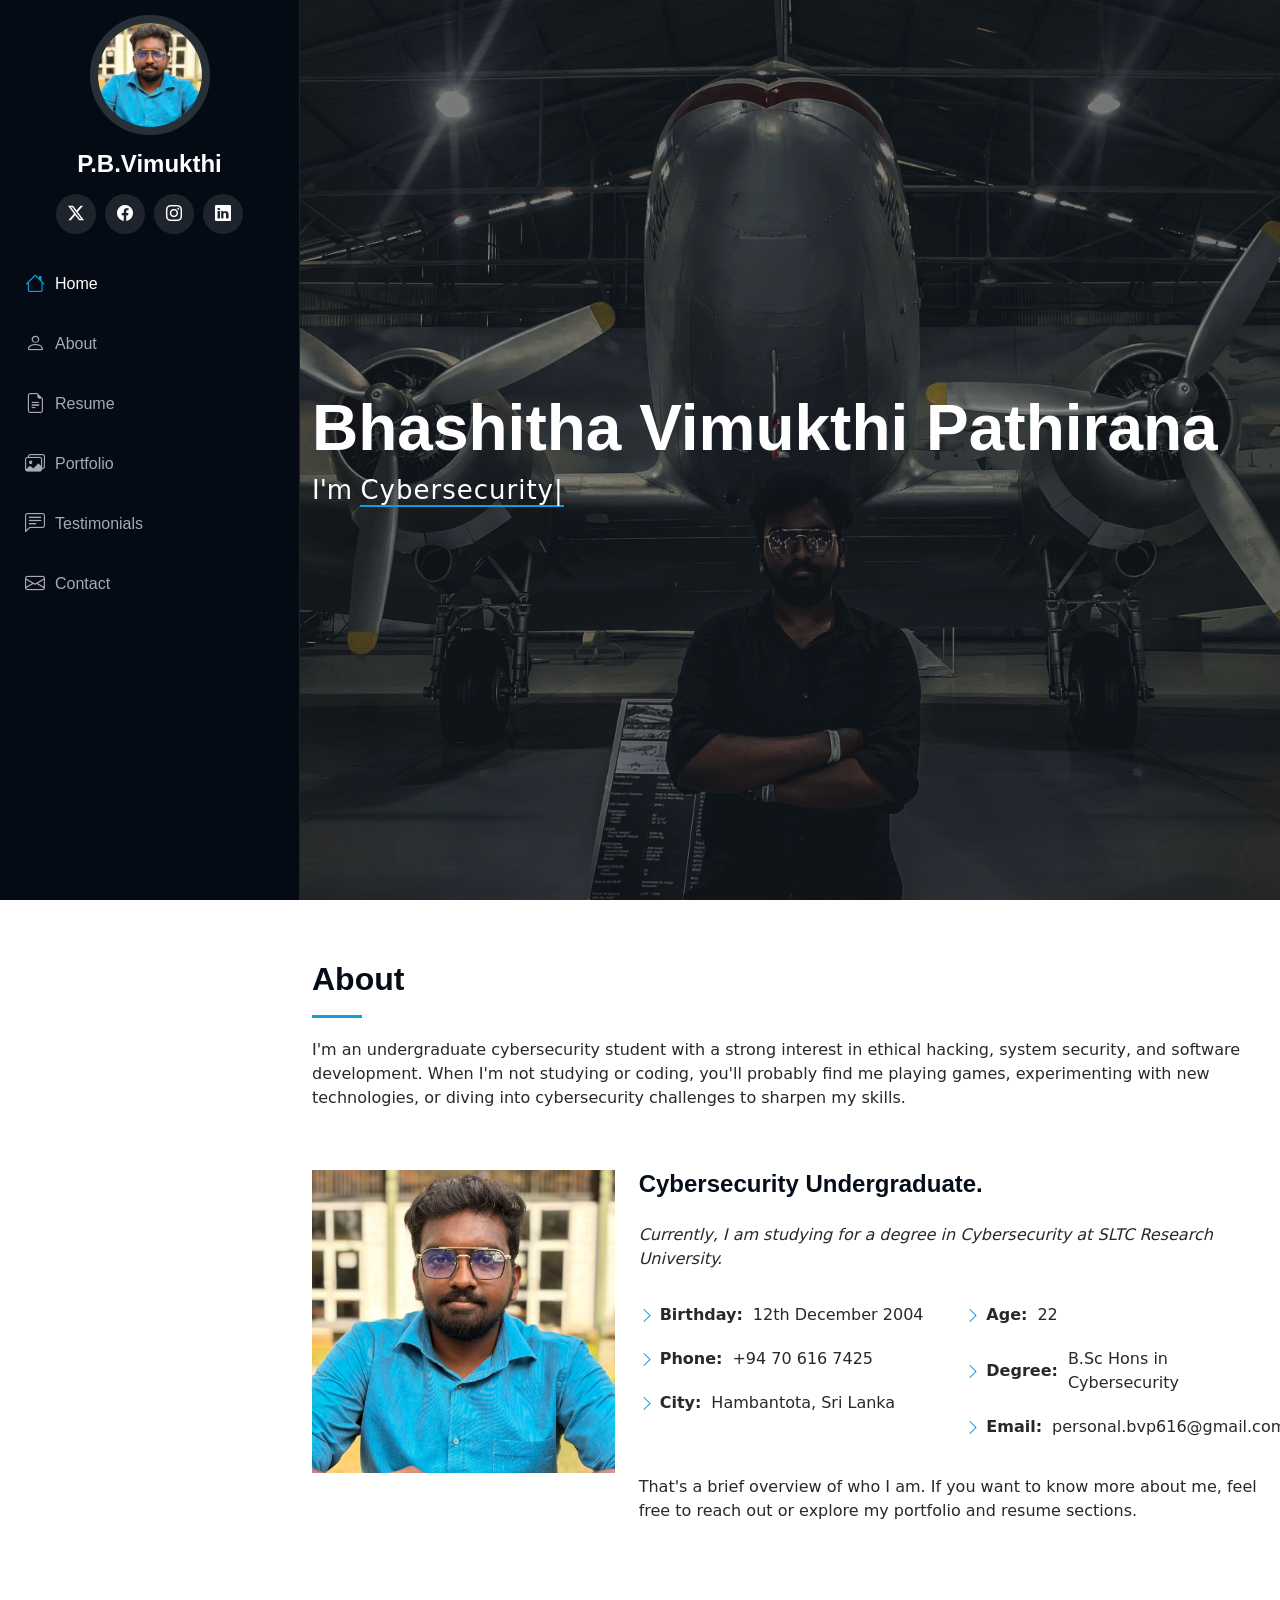
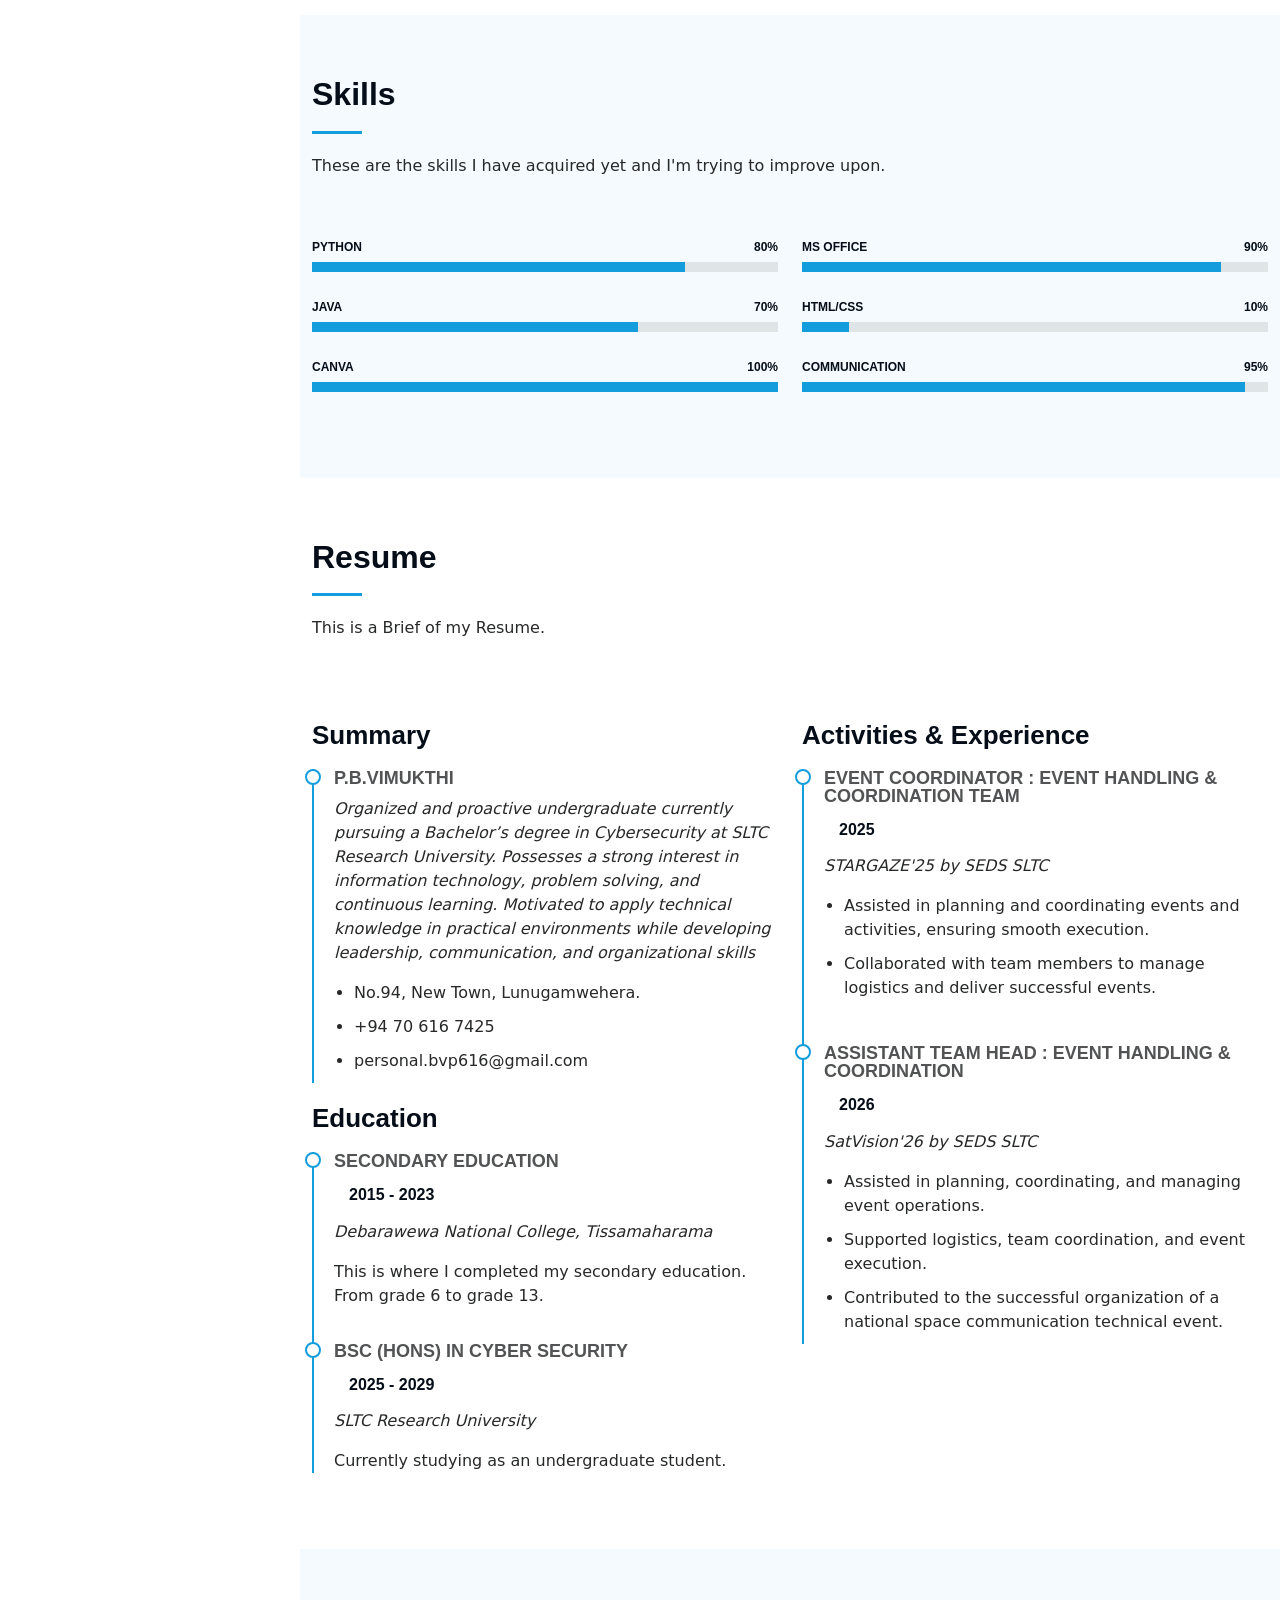
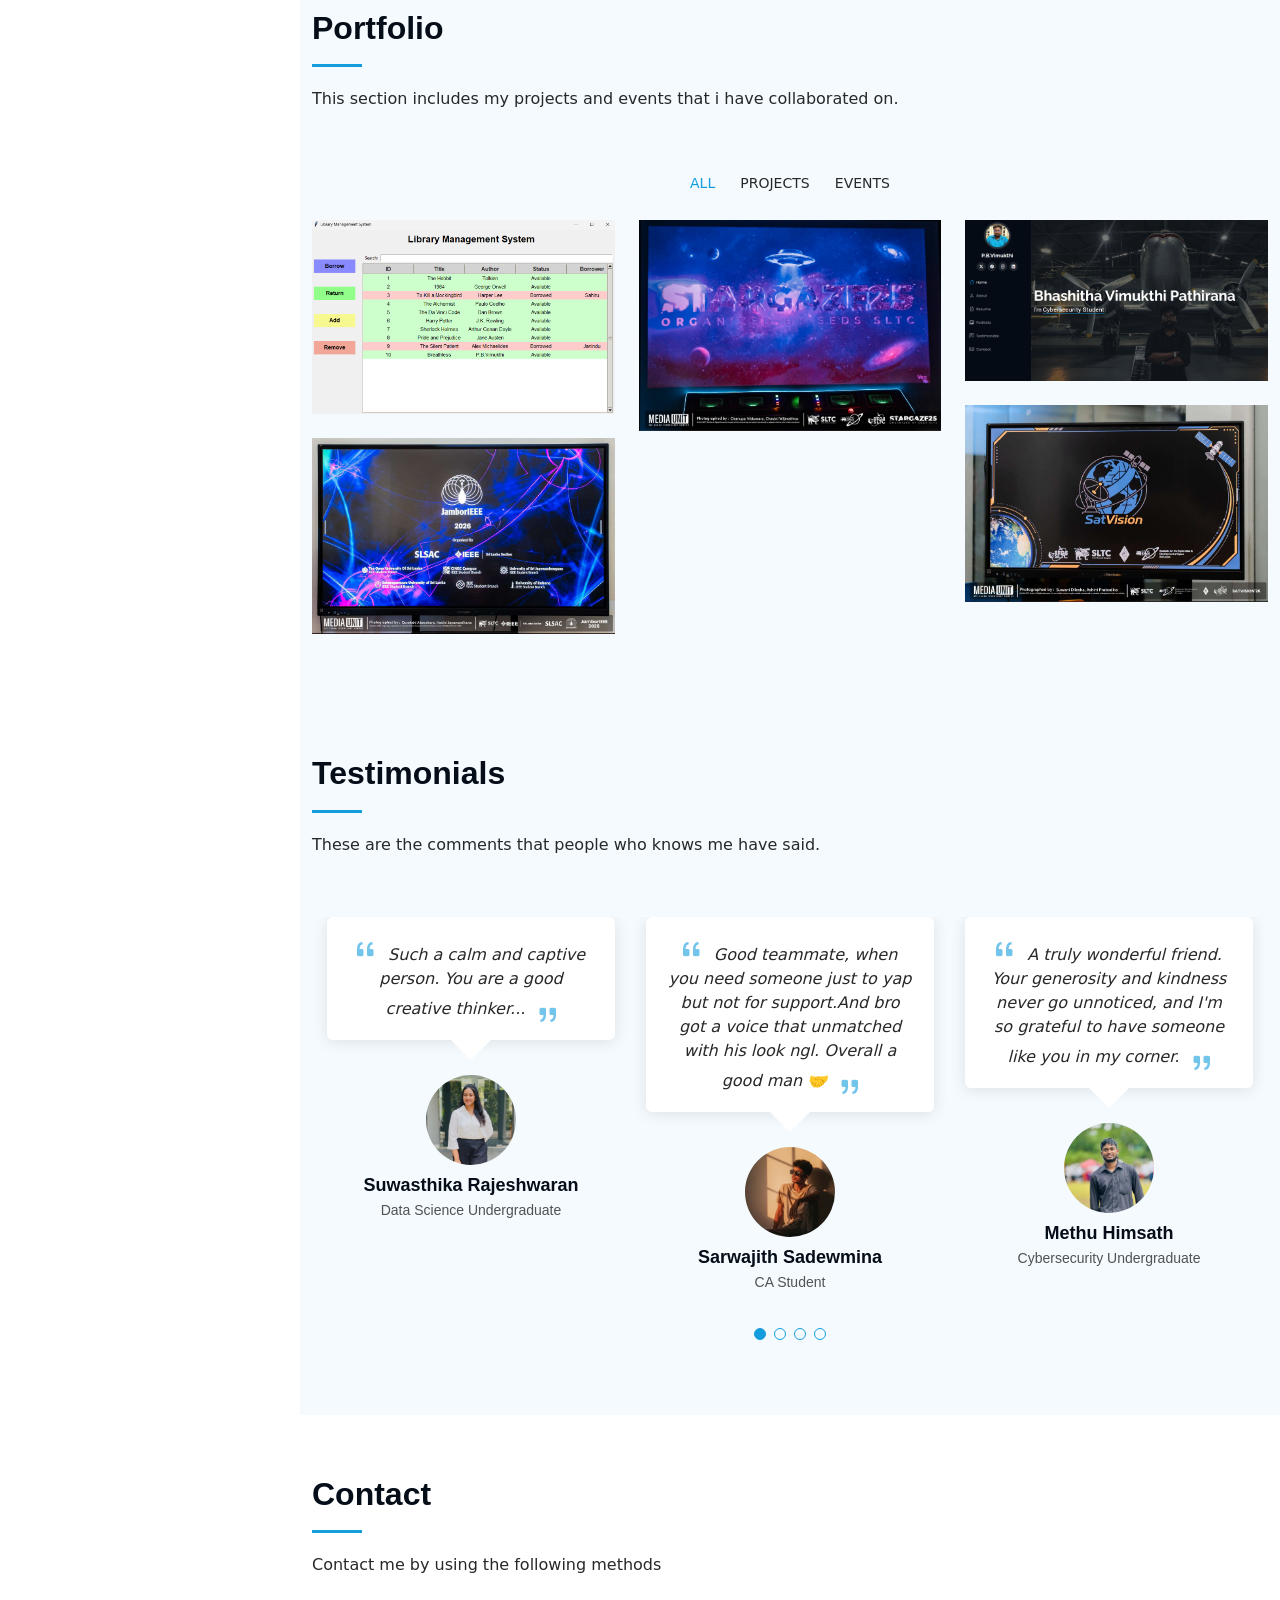
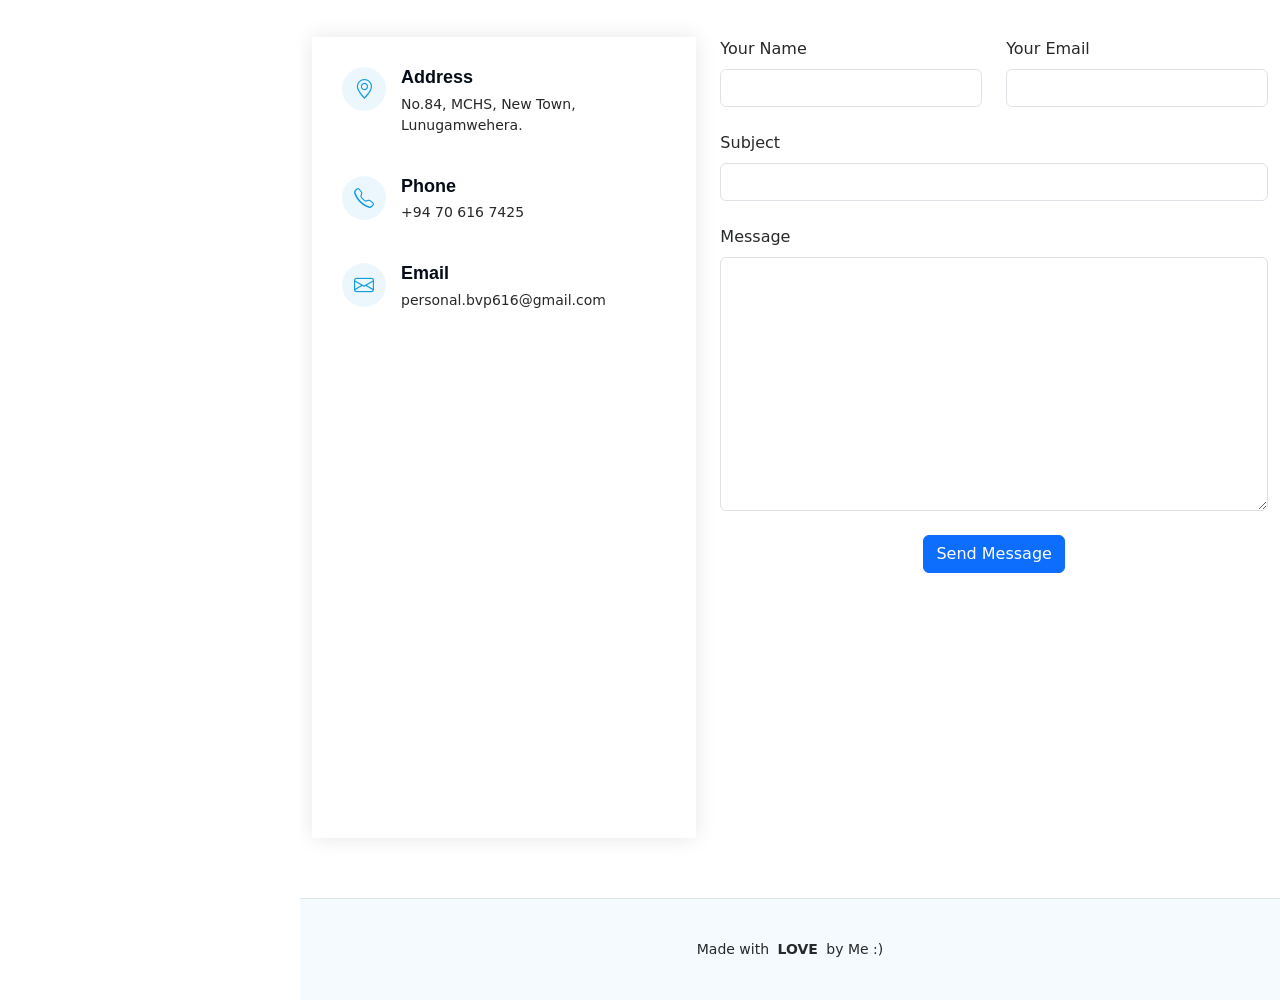
==== commit 33799d60: "Refactor contact section layout and form structure" ====
--- a/index.html
+++ b/index.html
@@ -474,94 +474,108 @@
     <!-- Contact Section -->
     <section id="contact" class="contact section">
 
-      <!-- Section Title -->
-      <div class="container section-title" data-aos="fade-up">
-        <h2>Contact</h2>
-        <p>Contact me by using the following methods</p>
-      </div><!-- End Section Title -->
-
-      <div class="container" data-aos="fade-up" data-aos-delay="100">
-
-        <div class="row gy-4">
-
-          <div class="col-lg-5">
-
-            <div class="info-wrap">
-              <div class="info-item d-flex" data-aos="fade-up" data-aos-delay="200">
-                <i class="bi bi-geo-alt flex-shrink-0"></i>
-                <div>
-                  <h3>Address</h3>
-                  <p>No.84, MCHS, New Town, Lunugamwehera.</p>
-                </div>
-              </div><!-- End Info Item -->
-
-              <div class="info-item d-flex" data-aos="fade-up" data-aos-delay="300">
-                <i class="bi bi-telephone flex-shrink-0"></i>
-                <div>
-                  <h3>Phone</h3>
-                  <p>+94 70 616 7425</p>
-                </div>
-              </div><!-- End Info Item -->
-
-              <div class="info-item d-flex" data-aos="fade-up" data-aos-delay="400">
-                <i class="bi bi-envelope flex-shrink-0"></i>
-                <div>
-                  <h3>Email</h3>
-                  <p>personal.bvp616@gmail.com</p>
-                </div>
-              </div><!-- End Info Item -->
-
-              <iframe src="https://www.google.com/maps/embed?pb=!1m17!1m12!1m3!1d1982.7001972271032!2d81.20135286502564!3d6.342160041698564!2m3!1f0!2f0!3f0!3m2!1i1024!2i768!4f13.1!3m2!1m1!2zNsKwMjAnMzEuNSJOIDgxwrAxMicwNi4wIkU!5e0!3m2!1sen!2slk!4v1782744790082!5m2!1sen!2slk" width="600" height="450" style="border:0;" allowfullscreen="" loading="lazy" referrerpolicy="strict-origin-when-cross-origin"></iframe>
-            </div>
-          </div>
-
-          <div class="col-lg-7">
-            <form action="https://api.web3forms.com/submit" method="POST">
-              <input type="hidden" name="access_key" value="5865c13c-4bef-4c90-8b5f-040f5e6e7fe2">
-              <input type="text" name="name" required>
-              <input type="email" name="email" required>
-              <textarea name="message" required></textarea>
-              <button type="submit">Submit</button>
-            </form>
-              <div class="row gy-4">
-
-                <div class="col-md-6">
-                  <label for="name-field" class="pb-2">Your Name</label>
-                  <input type="text" name="name" id="name-field" class="form-control" required="">
-                </div>
-
-                <div class="col-md-6">
-                  <label for="email-field" class="pb-2">Your Email</label>
-                  <input type="email" class="form-control" name="email" id="email-field" required="">
-                </div>
-
-                <div class="col-md-12">
-                  <label for="subject-field" class="pb-2">Subject</label>
-                  <input type="text" class="form-control" name="subject" id="subject-field" required="">
-                </div>
-
-                <div class="col-md-12">
-                  <label for="message-field" class="pb-2">Message</label>
-                  <textarea class="form-control" name="message" rows="10" id="message-field" required=""></textarea>
-                </div>
-
-                <div class="col-md-12 text-center">
-                  <div class="loading">Loading</div>
-                  <div class="error-message"></div>
-                  <div class="sent-message">Your message has been sent. Thank you!</div>
-
-                  <button type="submit">Send Message</button>
-                </div>
-
-              </div>
-            </form>
-          </div><!-- End Contact Form -->
+  <!-- Section Title -->
+  <div class="container section-title" data-aos="fade-up">
+    <h2>Contact</h2>
+    <p>Contact me by using the following methods</p>
+  </div>
+
+  <div class="container" data-aos="fade-up" data-aos-delay="100">
+
+    <div class="row gy-4">
+
+      <!-- LEFT SIDE INFO -->
+      <div class="col-lg-5">
+
+        <div class="info-wrap">
+
+          <div class="info-item d-flex" data-aos="fade-up" data-aos-delay="200">
+            <i class="bi bi-geo-alt flex-shrink-0"></i>
+            <div>
+              <h3>Address</h3>
+              <p>No.84, MCHS, New Town, Lunugamwehera.</p>
+            </div>
+          </div>
+
+          <div class="info-item d-flex" data-aos="fade-up" data-aos-delay="300">
+            <i class="bi bi-telephone flex-shrink-0"></i>
+            <div>
+              <h3>Phone</h3>
+              <p>+94 70 616 7425</p>
+            </div>
+          </div>
+
+          <div class="info-item d-flex" data-aos="fade-up" data-aos-delay="400">
+            <i class="bi bi-envelope flex-shrink-0"></i>
+            <div>
+              <h3>Email</h3>
+              <p>personal.bvp616@gmail.com</p>
+            </div>
+          </div>
+
+          <iframe
+            src="https://www.google.com/maps/embed?pb=!1m17!1m12!1m3!1d1982.7001972271032!2d81.20135286502564!3d6.342160041698564!2m3!1f0!2f0!3f0!3m2!1i1024!2i768!4f13.1!3m3!1m2!1s0x3ae4656c3f6c1f8b%3A0x0!2zNsKwMjAnMzEuNSJOIDgxwrAxMicwNi4wIkU!5e0!3m2!1sen!2slk!4v1782744790082"
+            width="100%"
+            height="450"
+            style="border:0;"
+            allowfullscreen=""
+            loading="lazy">
+          </iframe>
 
         </div>
 
       </div>
 
-    </section><!-- /Contact Section -->
+      <!-- RIGHT SIDE FORM -->
+      <div class="col-lg-7">
+
+        <form action="https://api.web3forms.com/submit" method="POST">
+
+          <!-- Web3Forms Key -->
+          <input type="hidden" name="access_key" value="5865c13c-4bef-4c90-8b5f-040f5e6e7fe2">
+
+          <!-- Optional settings -->
+          <input type="hidden" name="subject" value="New Portfolio Message">
+
+          <div class="row gy-4">
+
+            <div class="col-md-6">
+              <label class="pb-2">Your Name</label>
+              <input type="text" name="name" class="form-control" required>
+            </div>
+
+            <div class="col-md-6">
+              <label class="pb-2">Your Email</label>
+              <input type="email" name="email" class="form-control" required>
+            </div>
+
+            <div class="col-md-12">
+              <label class="pb-2">Subject</label>
+              <input type="text" name="subject" class="form-control" required>
+            </div>
+
+            <div class="col-md-12">
+              <label class="pb-2">Message</label>
+              <textarea name="message" rows="10" class="form-control" required></textarea>
+            </div>
+
+            <div class="col-md-12 text-center">
+              <button type="submit" class="btn btn-primary">
+                Send Message
+              </button>
+            </div>
+
+          </div>
+
+        </form>
+
+      </div>
+
+    </div>
+
+  </div>
+
+</section><!-- /Contact Section -->
 
   </main>
 
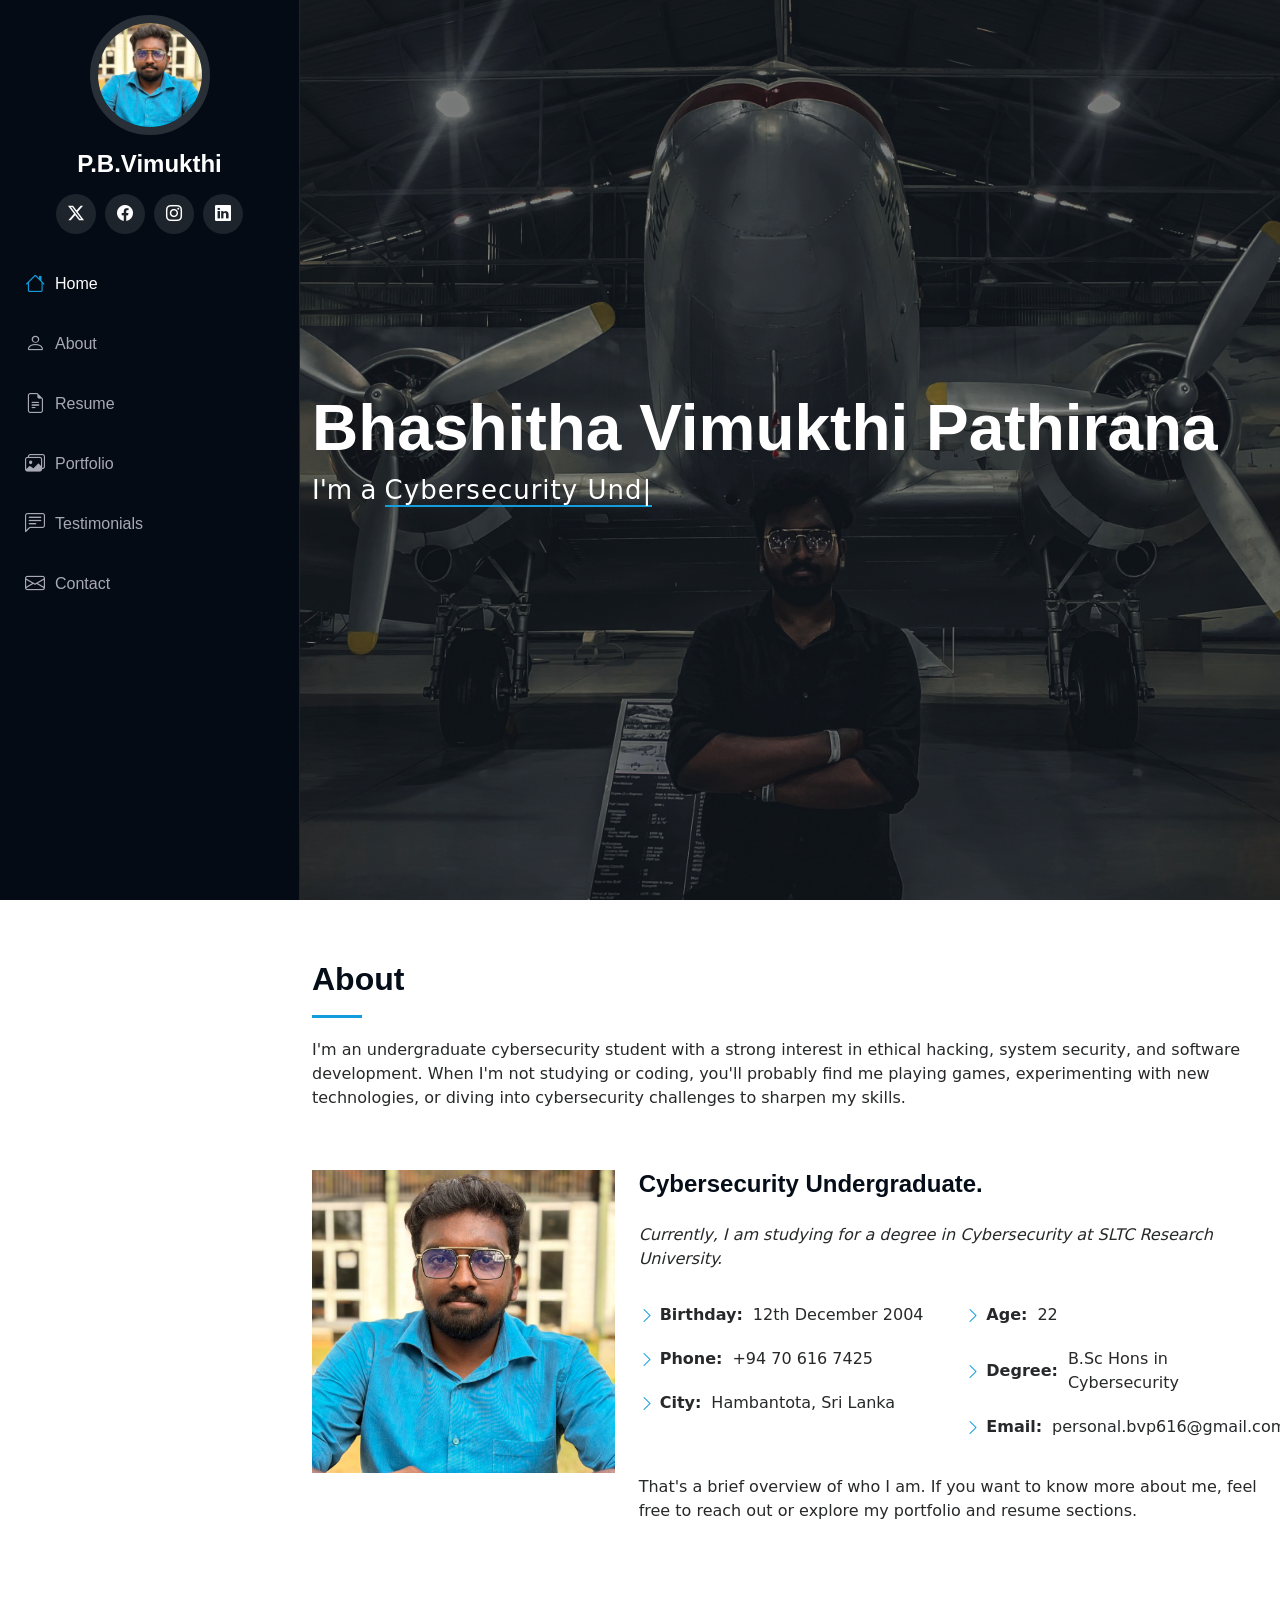
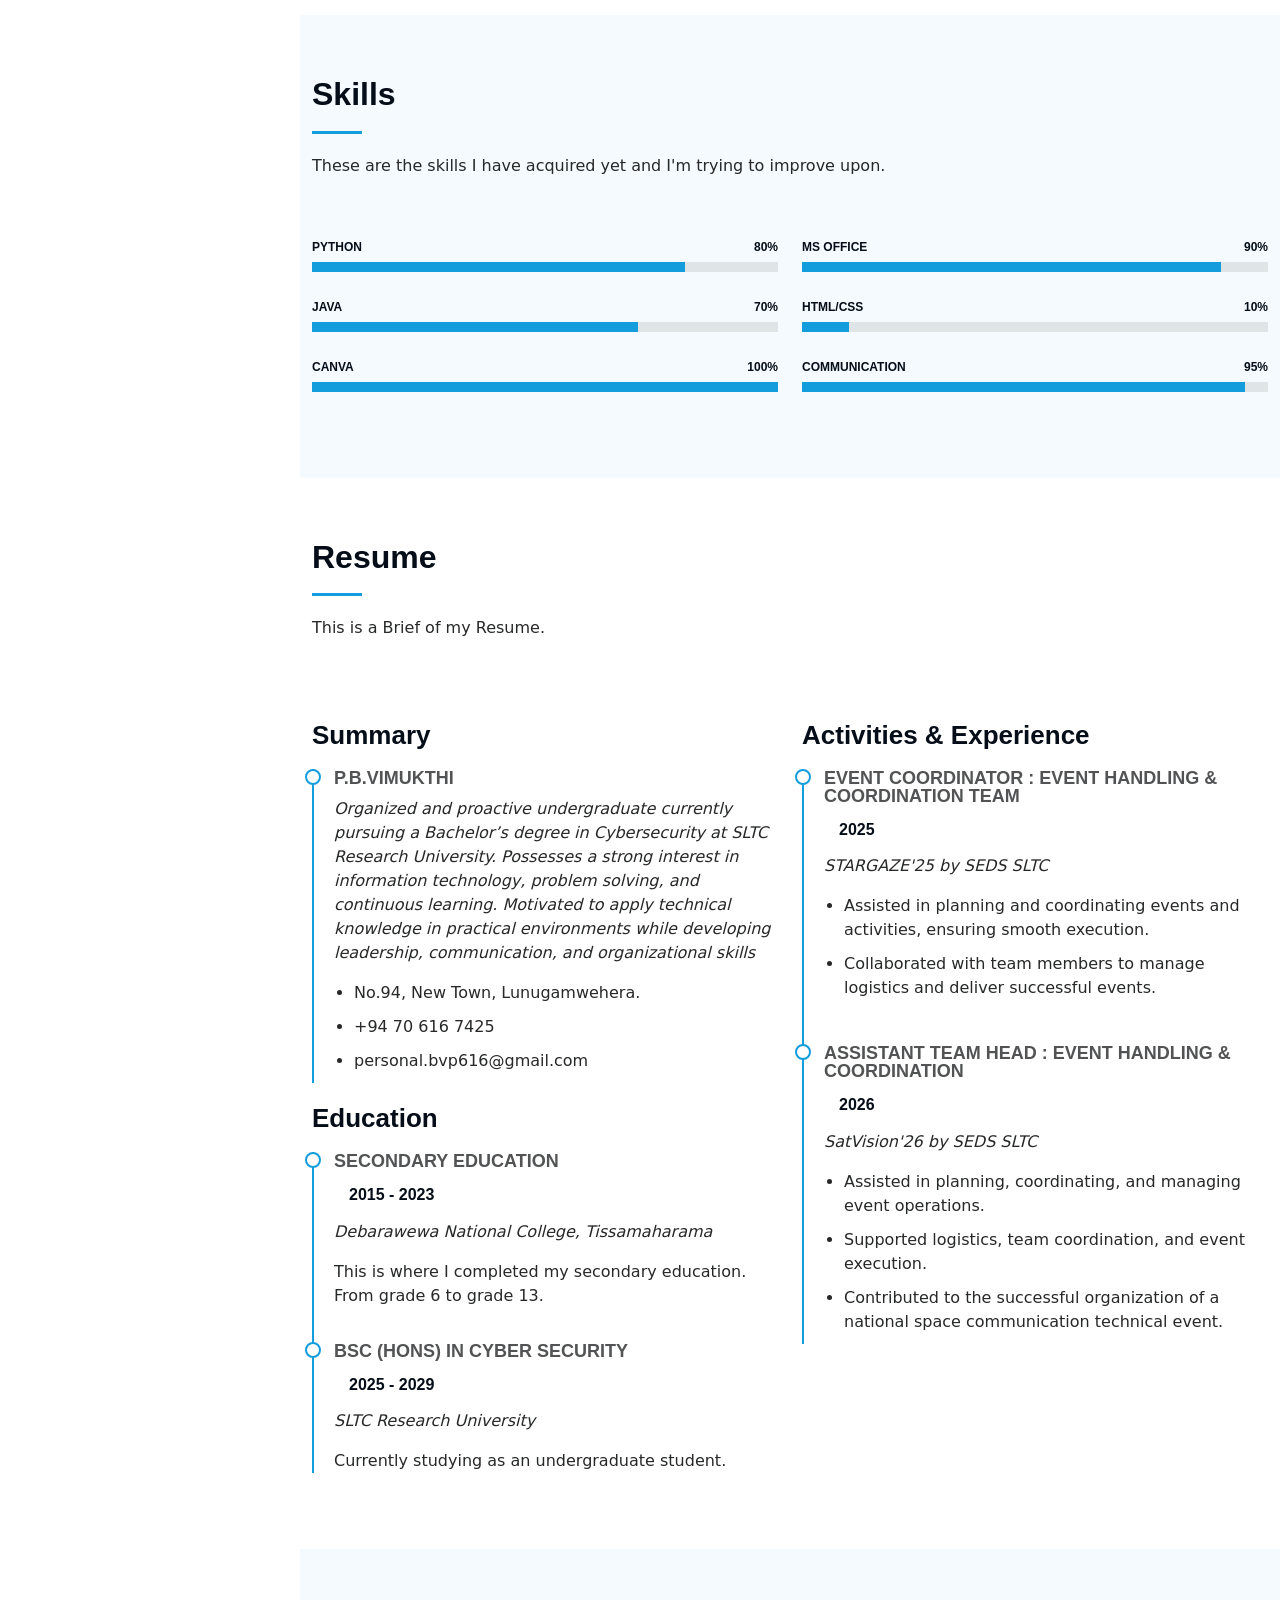
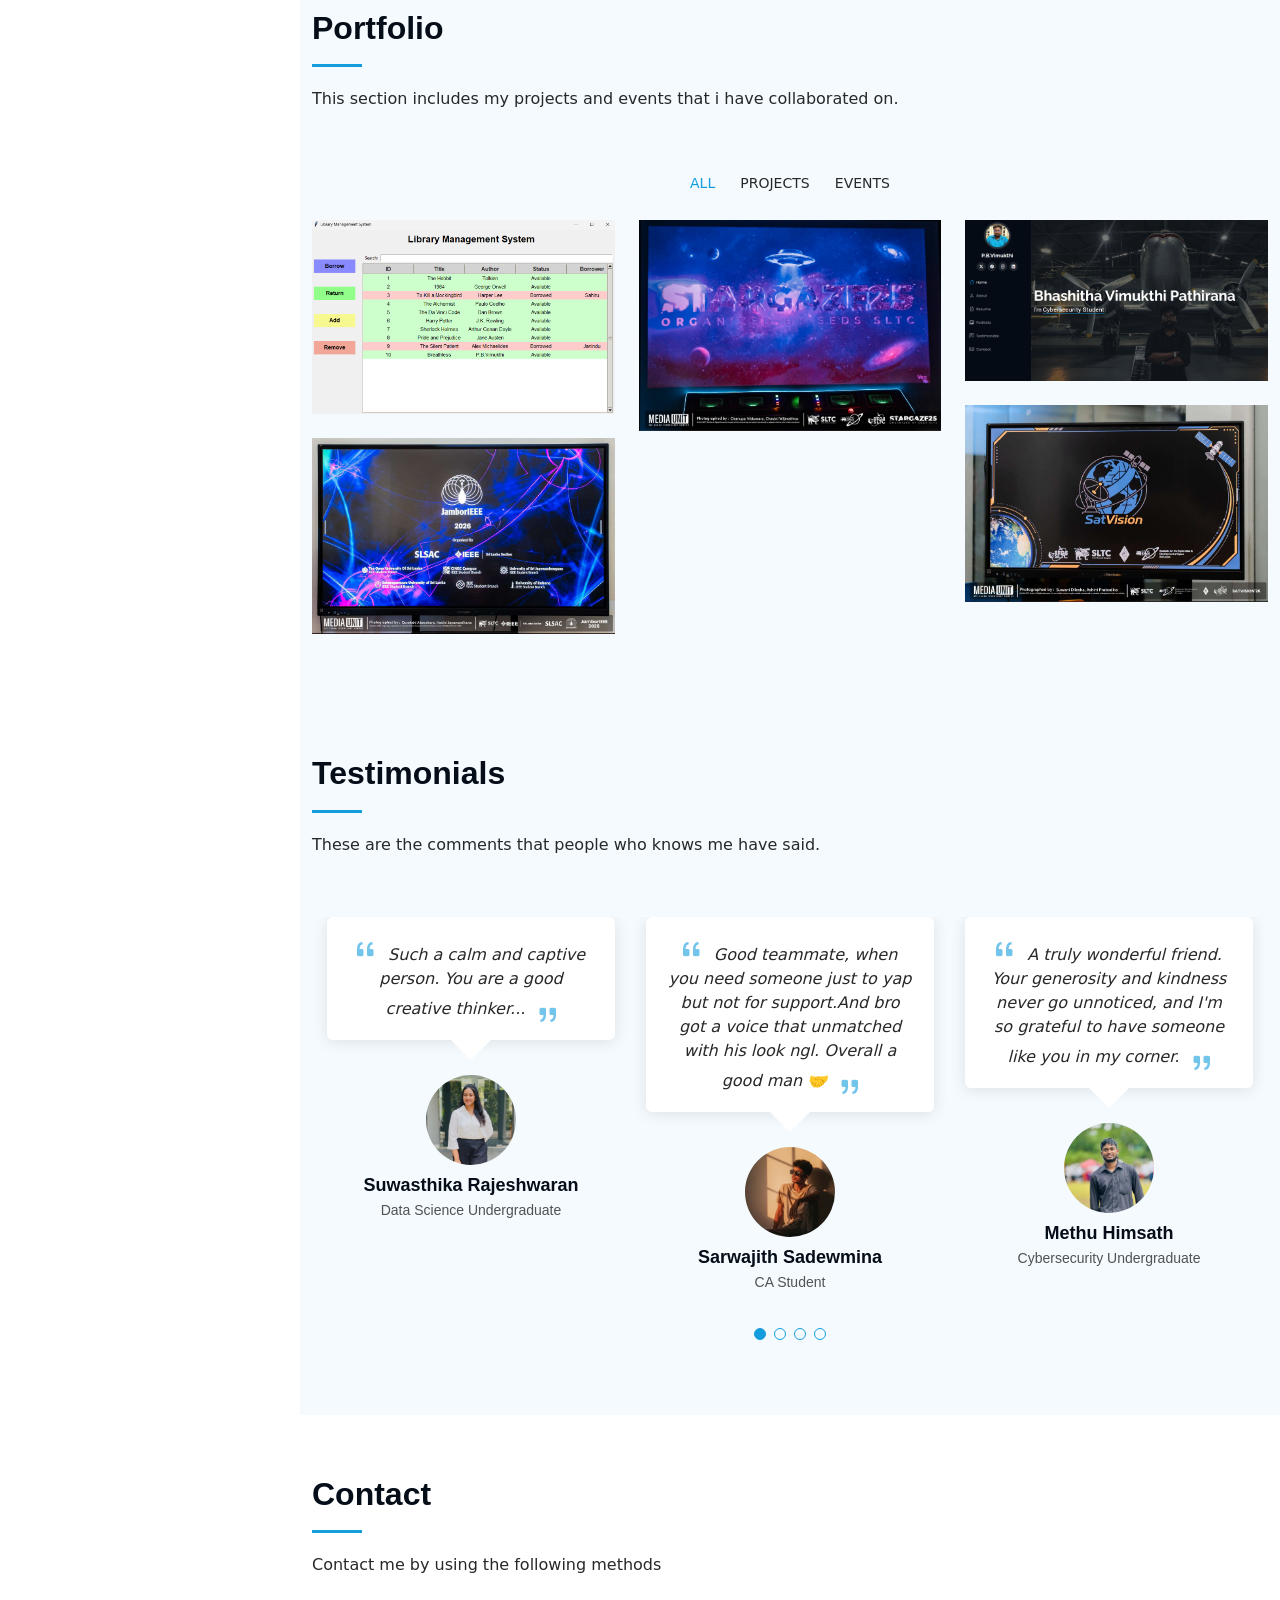
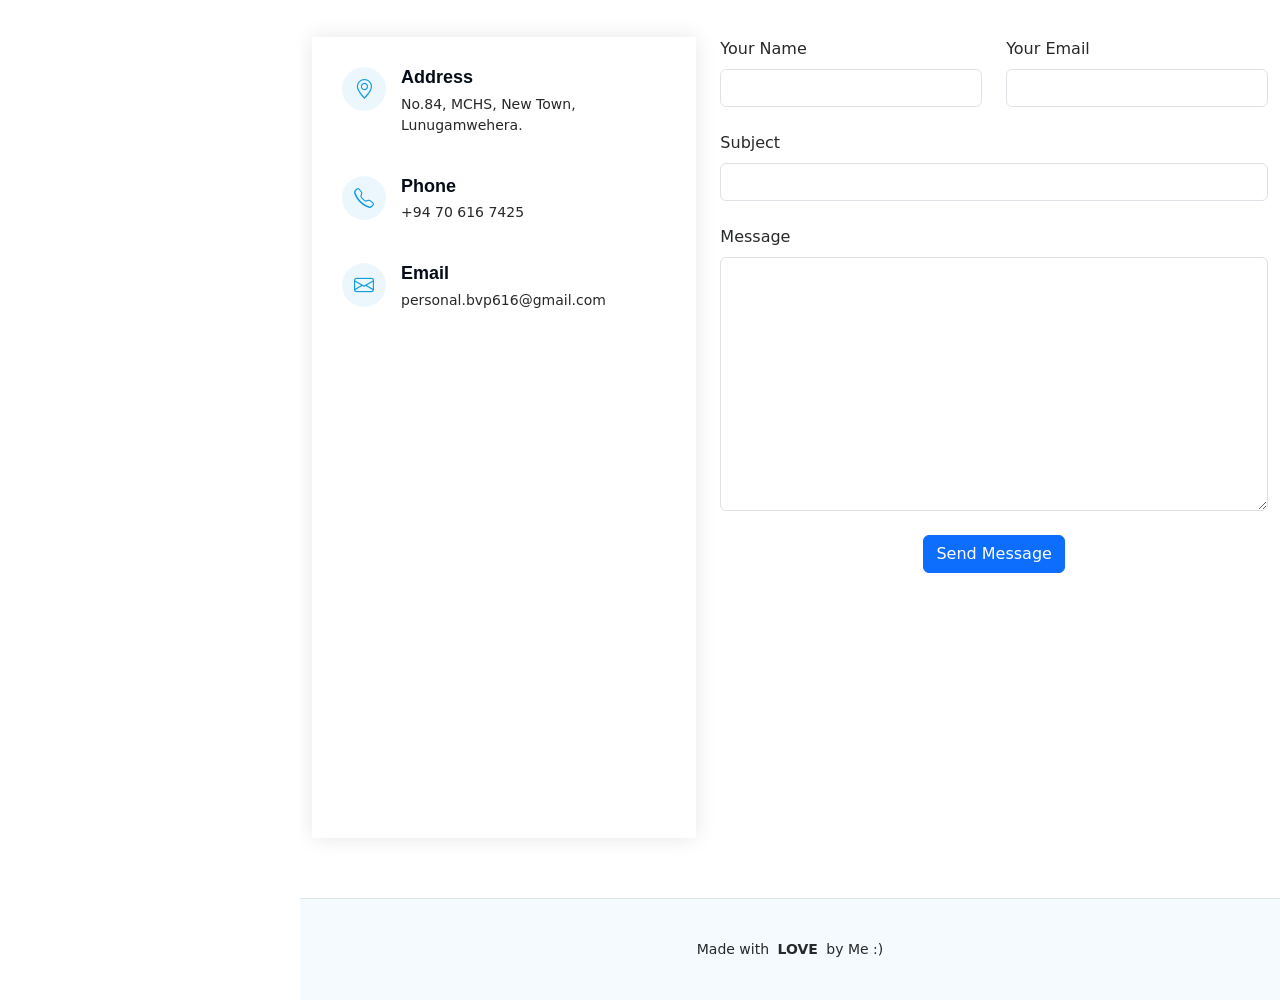
==== commit 613b6942: "Update introduction text in index.html" ====
--- a/index.html
+++ b/index.html
@@ -72,7 +72,7 @@
 
       <div class="container" data-aos="fade-up" data-aos-delay="100">
         <h2>Bhashitha Vimukthi Pathirana</h2>
-        <p>I'm <span class="typed" data-typed-items="Cybersecurity Student, Developer, Gamer, Designer">Designer</span><span class="typed-cursor typed-cursor--blink" aria-hidden="true"></span><span class="typed-cursor typed-cursor--blink" aria-hidden="true"></span></p>
+        <p>I'm a <span class="typed" data-typed-items="Cybersecurity Undergraduate, Developer, Gamer, Designer"></span><span class="typed-cursor typed-cursor--blink" aria-hidden="true"></span><span class="typed-cursor typed-cursor--blink" aria-hidden="true"></span></p>
       </div>
 
     </section><!-- /Hero Section -->
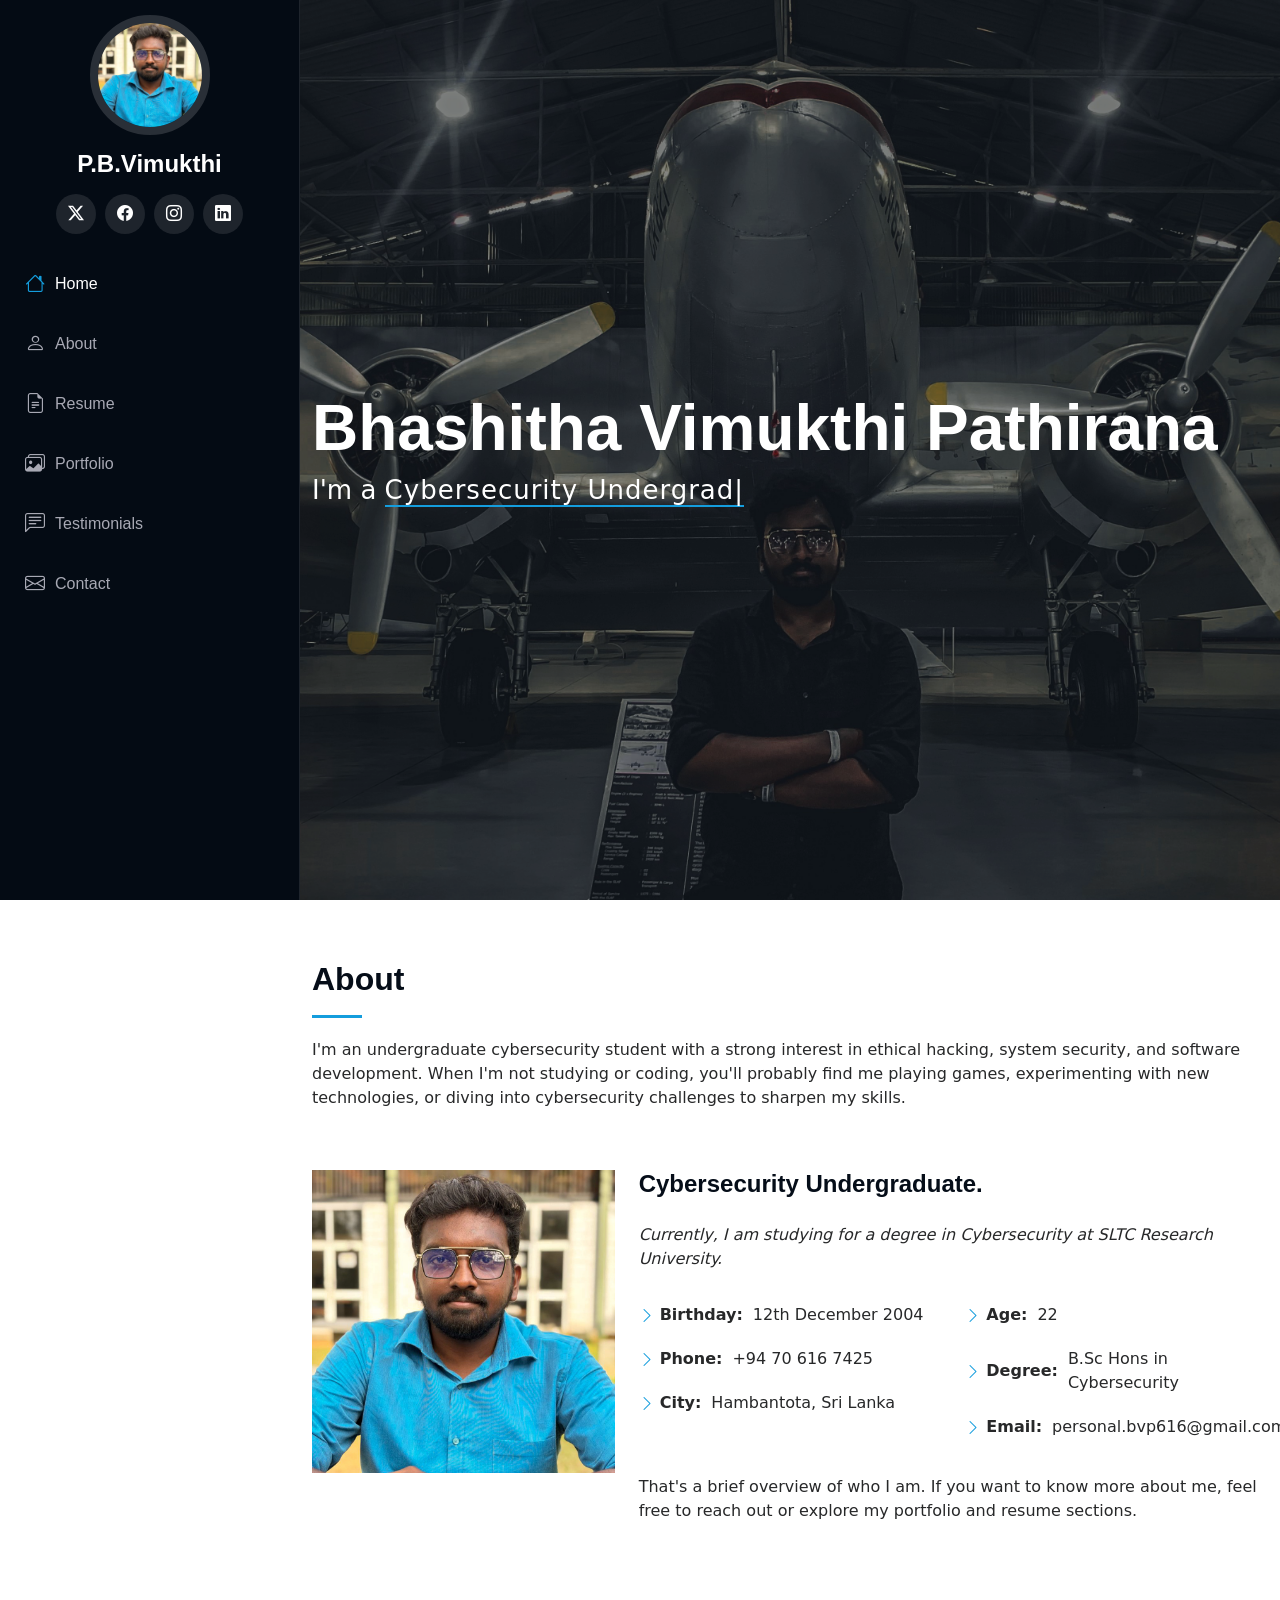
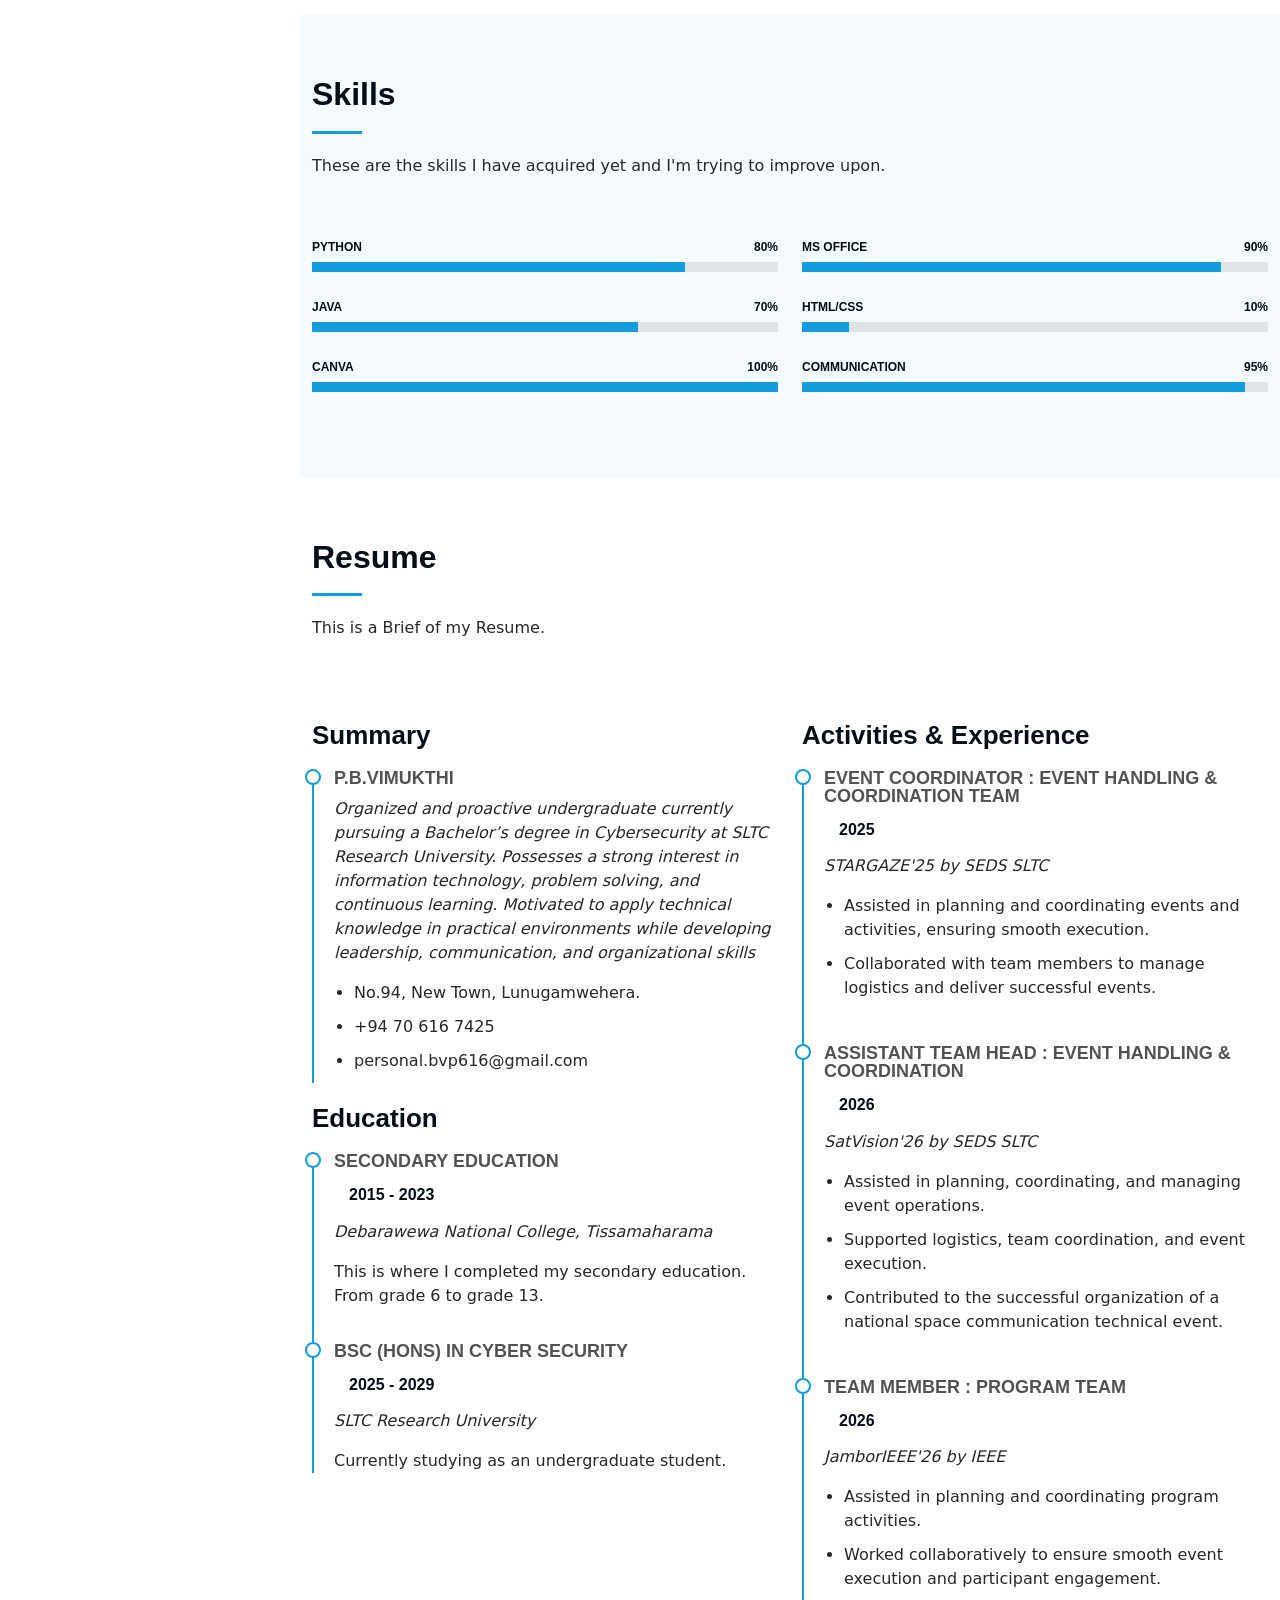
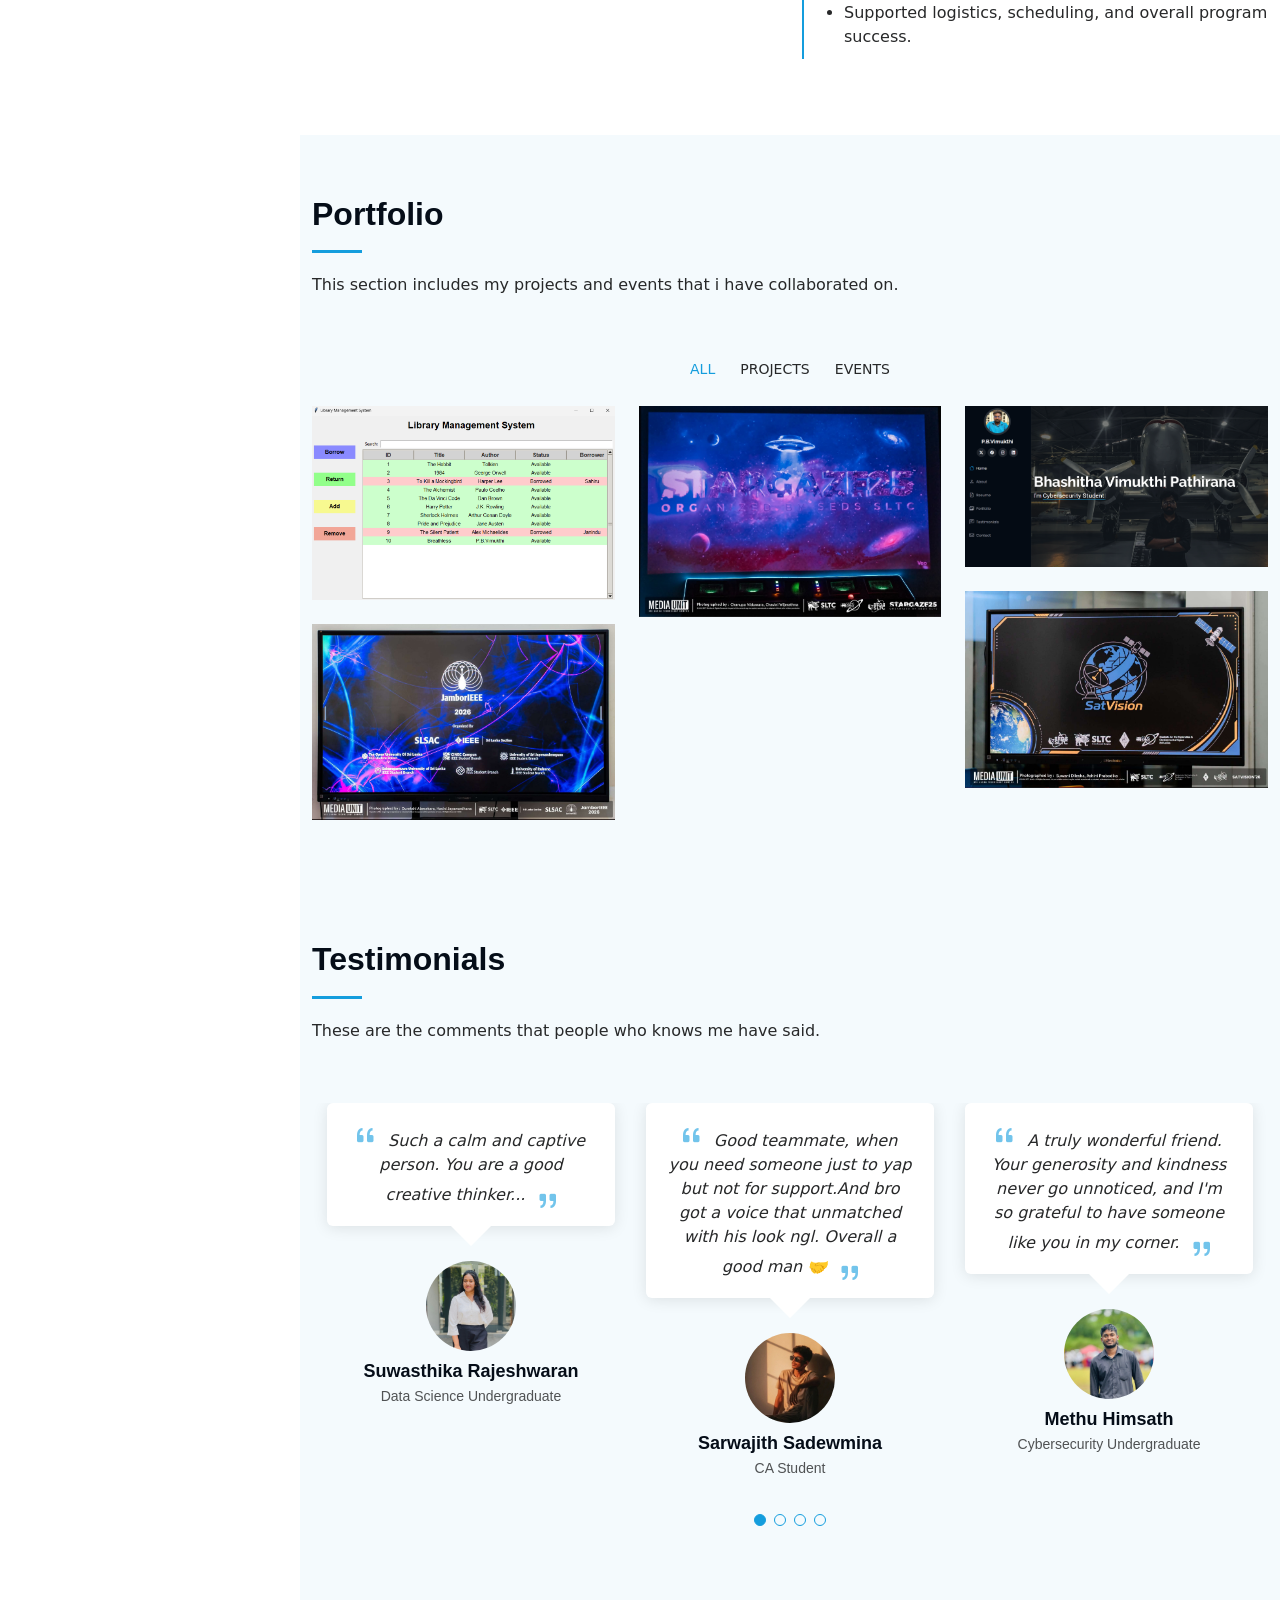
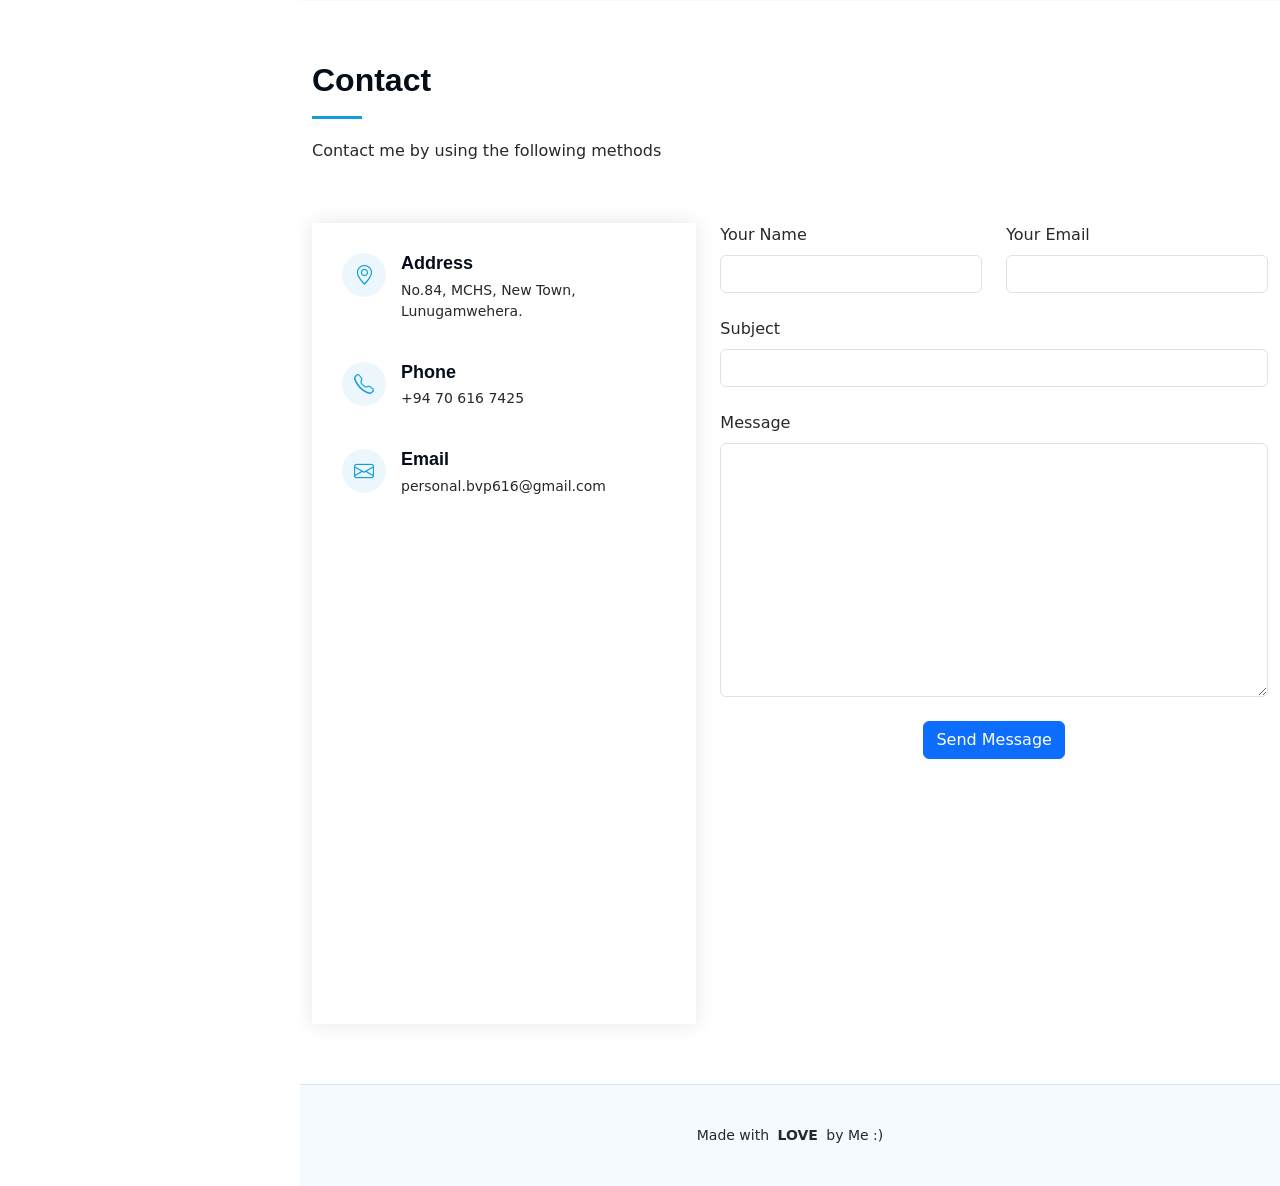
==== commit 6f791939: "Add resume item for JamborIEEE event Added a new resume item for 'JamborIEEE' event participation." ====
--- a/index.html
+++ b/index.html
@@ -265,7 +265,20 @@
                 
               </ul>
 
-            </div><!-- Edn Resume Item -->
+            </div><!-- End Resume Item -->
+
+            <div class="resume-item">
+              <h4>Team Member : Program Team </h4>
+              <h5>2026</h5>
+              <p><em>JamborIEEE'26 by IEEE</em></p>
+              <ul>
+                <li>Assisted in planning and coordinating program activities.</li>
+                <li>Worked collaboratively to ensure smooth event execution and participant engagement.</li>
+                <li>Supported logistics, scheduling, and overall program success.</li>
+                
+              </ul>
+
+            </div><!-- End Resume Item -->
 
           </div>
 
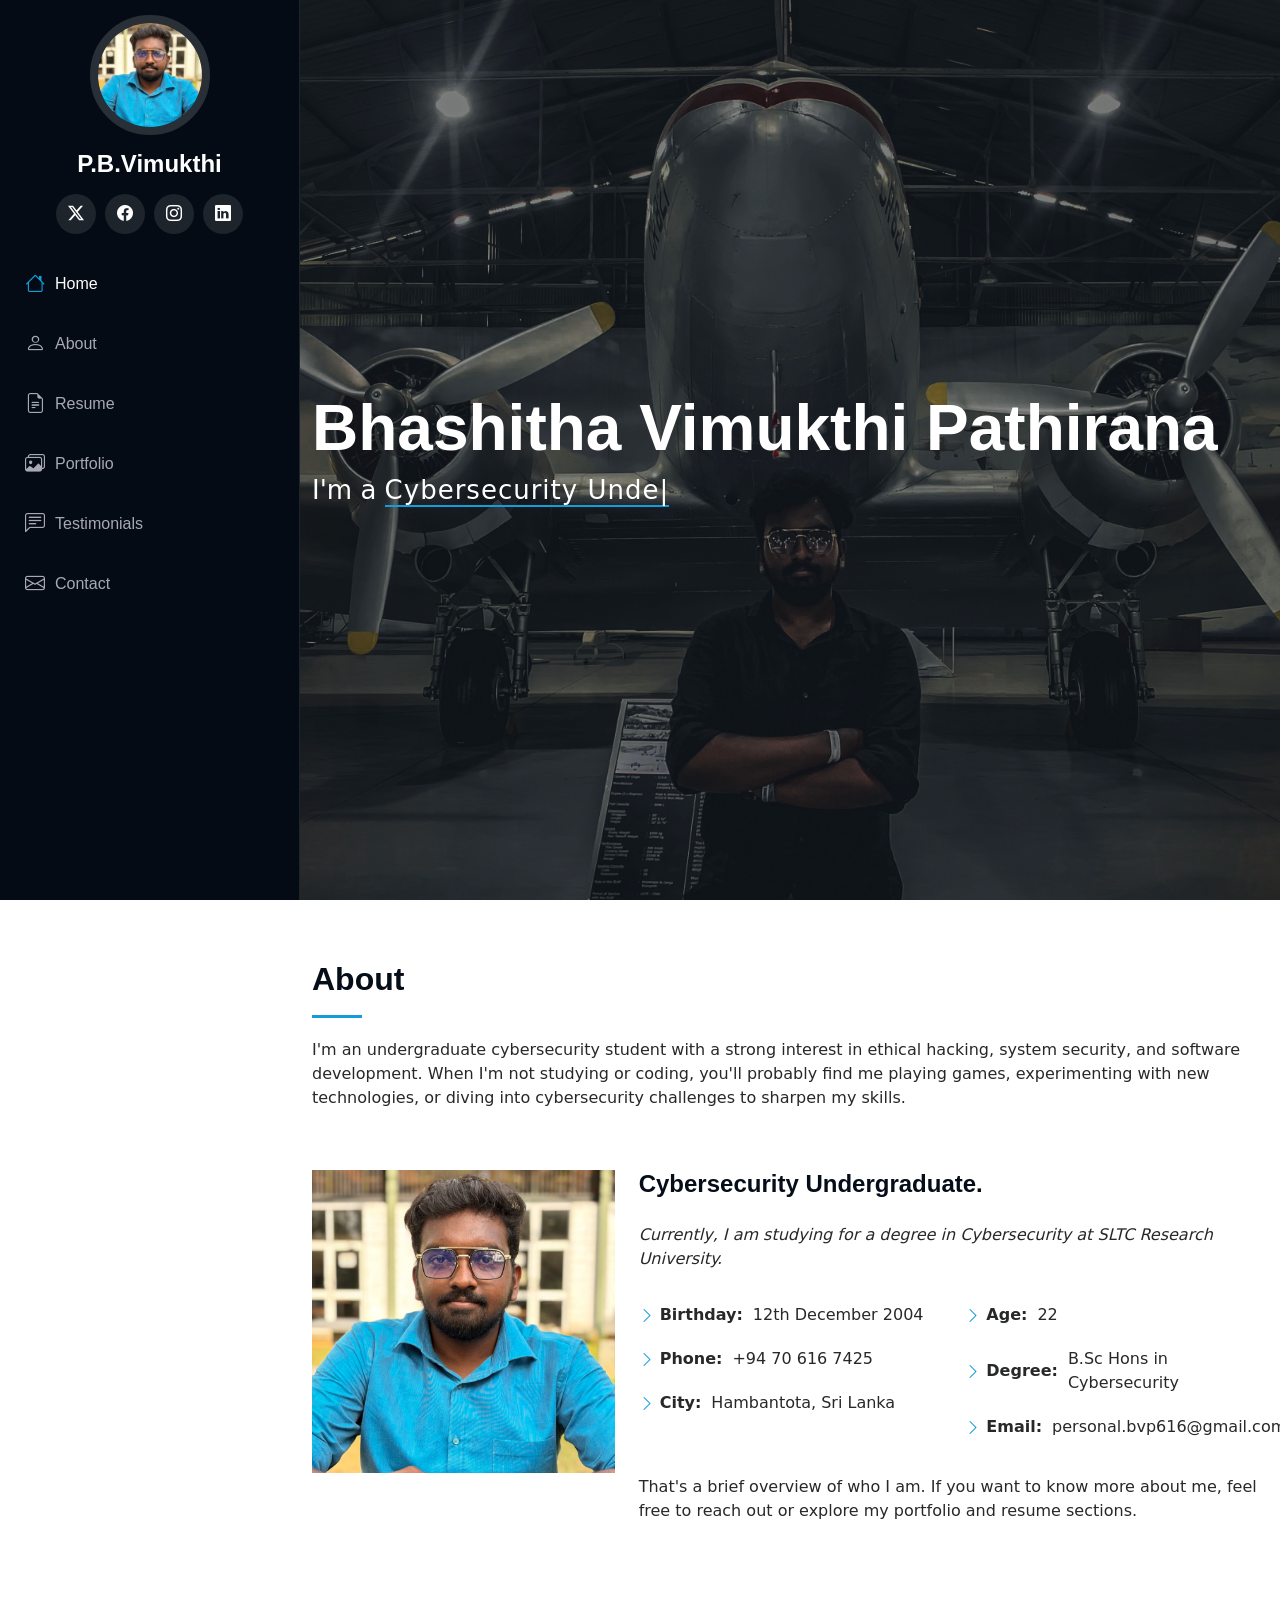
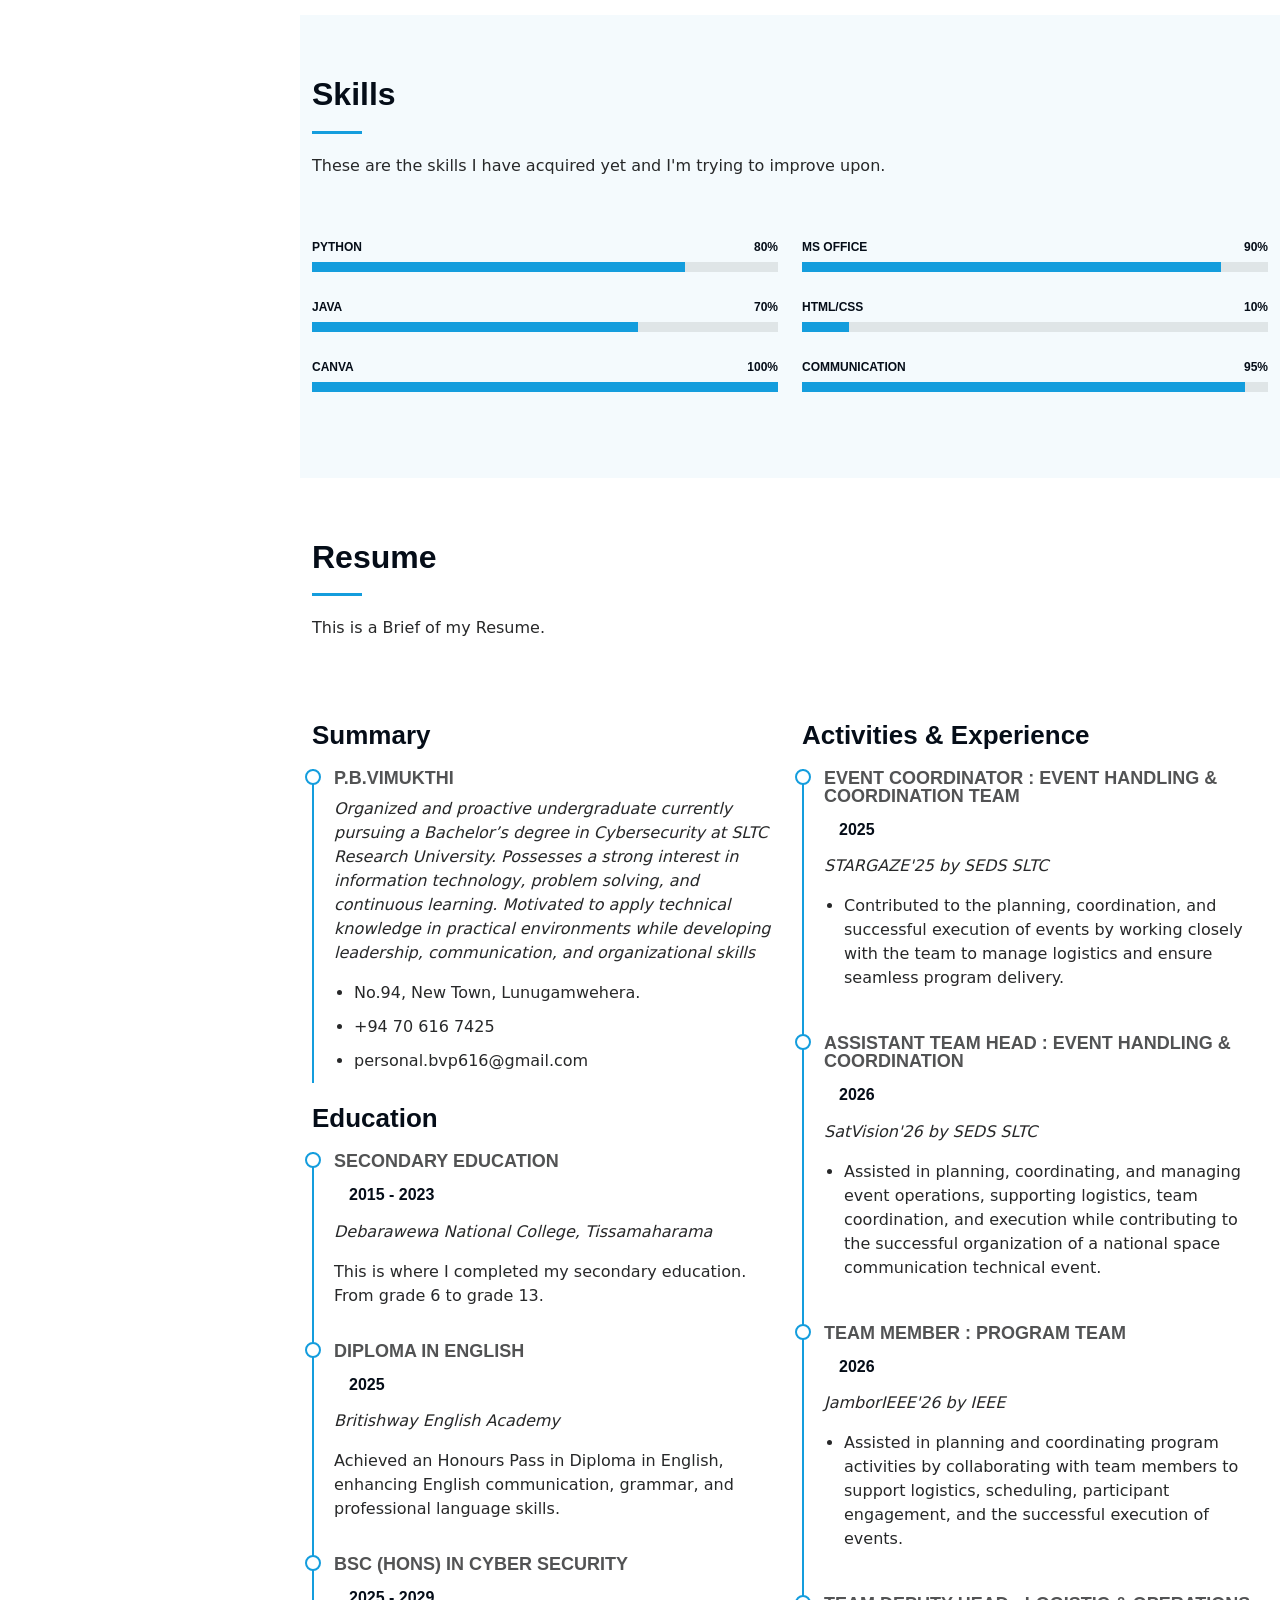
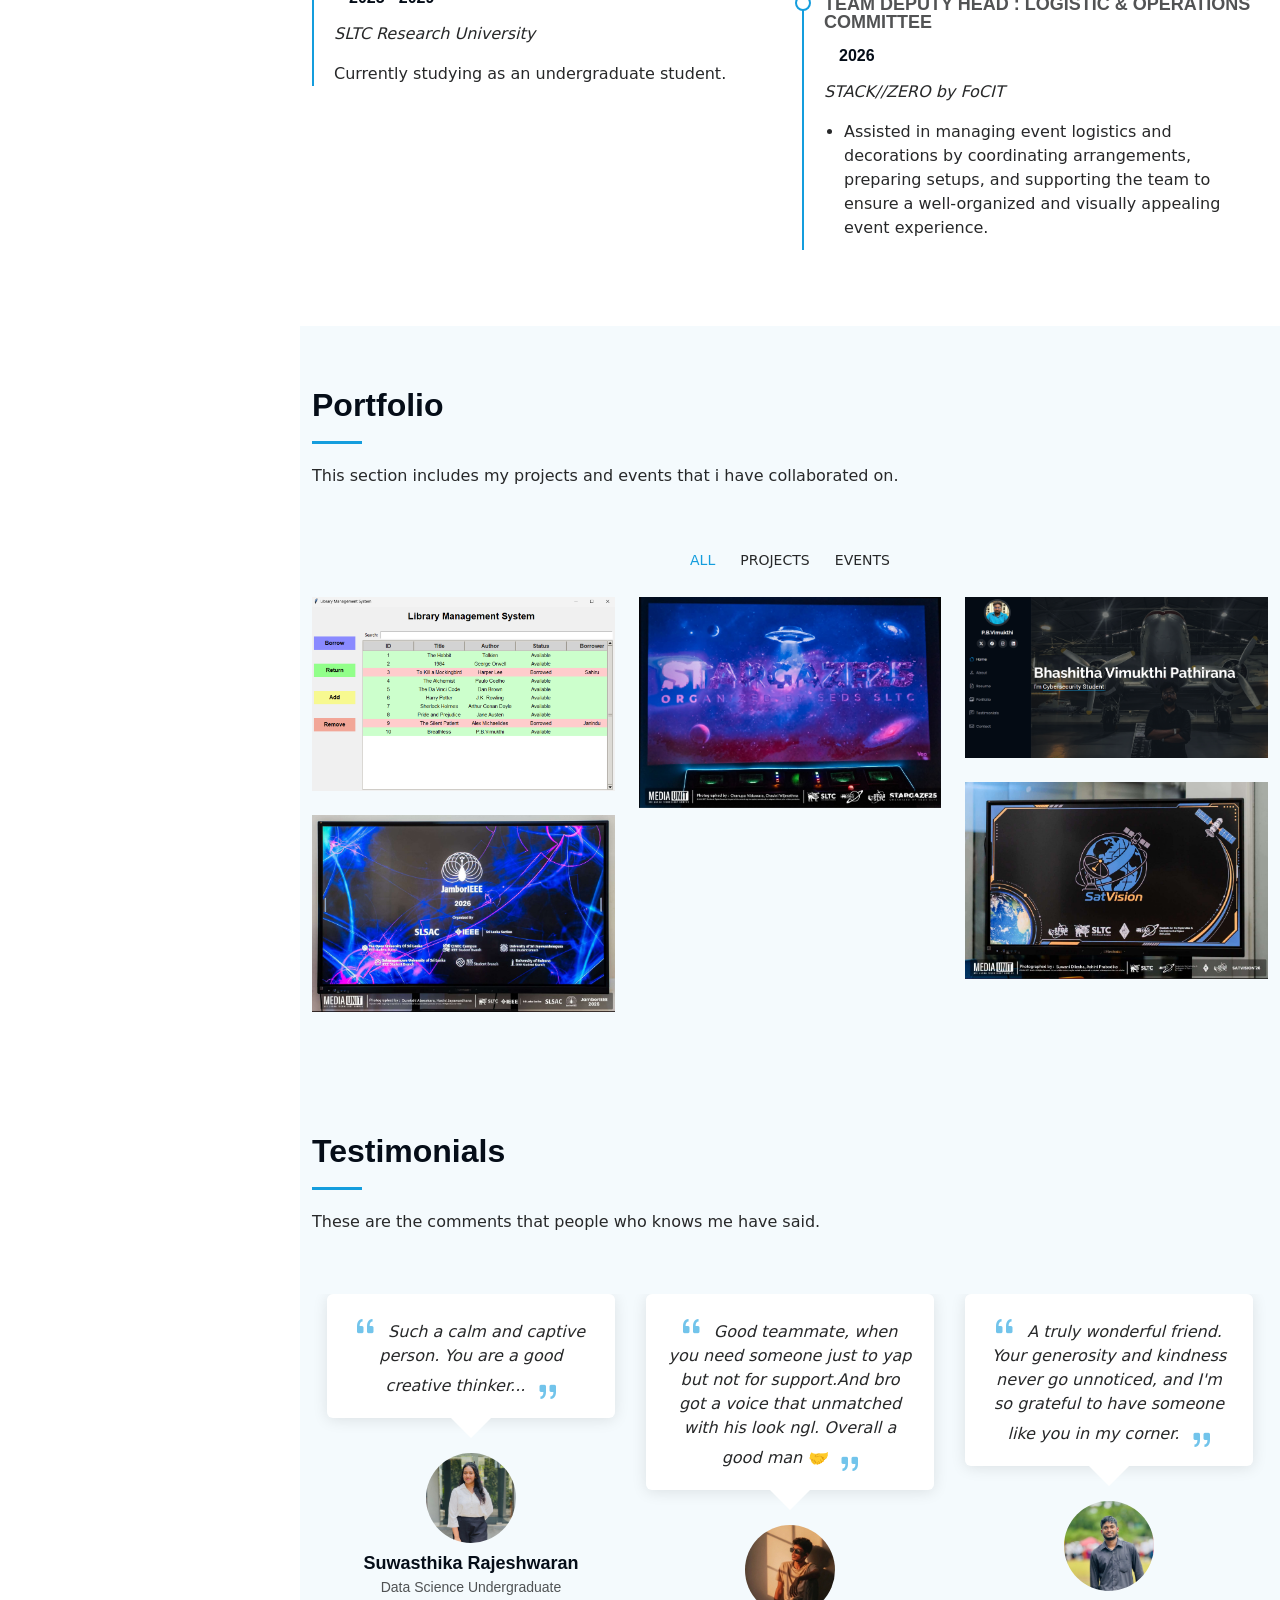
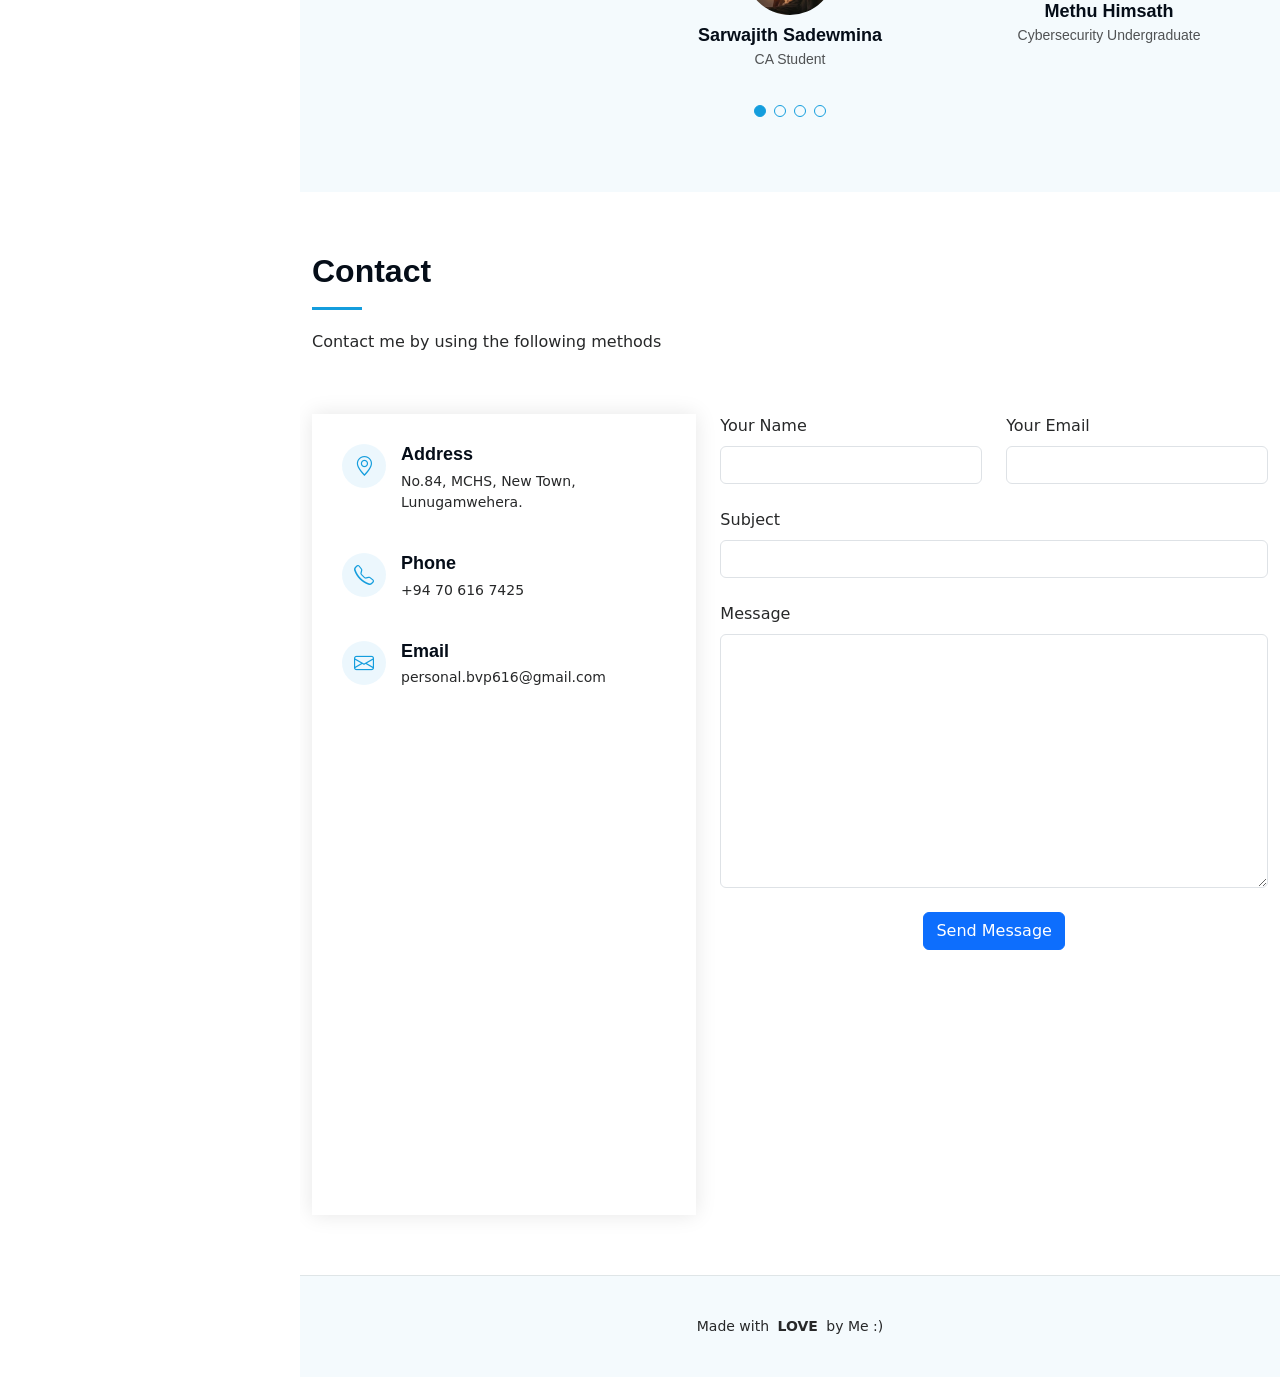
==== commit 615fbe9c: "Update resume items and add Diploma in English Added a new resume item for 'Diploma in English' and " ====
--- a/index.html
+++ b/index.html
@@ -233,6 +233,13 @@
               <p>This is where I completed my secondary education. From grade 6 to grade 13.</p>
             </div><!-- Edn Resume Item -->
 
+              <div class="resume-item">
+              <h4>Diploma in English</h4>
+              <h5>2025</h5>
+              <p><em>Britishway English Academy</em></p>
+              <p>Achieved an Honours Pass in Diploma in English, enhancing English communication, grammar, and professional language skills.</p>
+            </div><!-- End Resume Item -->
+
             <div class="resume-item">
               <h4>BSc (Hons) in Cyber Security</h4>
               <h5>2025 - 2029</h5>
@@ -249,20 +256,18 @@
               <h5>2025</h5>
               <p><em>STARGAZE'25 by SEDS SLTC</em></p>
               <ul>
-                <li>Assisted in planning and coordinating events and activities, ensuring smooth execution.</li>
-                <li>Collaborated with team members to manage logistics and deliver successful events.</li>
+                <li>Contributed to the planning, coordination, and successful execution of events by working closely with the team to manage logistics and ensure seamless program delivery.</li>
+
               </ul>
-            </div><!-- Edn Resume Item -->
+            </div><!-- End Resume Item -->
 
             <div class="resume-item">
               <h4>Assistant Team Head : Event Handling & Coordination</h4>
               <h5>2026</h5>
               <p><em>SatVision'26 by SEDS SLTC</em></p>
               <ul>
-                <li>Assisted in planning, coordinating, and managing event operations.</li>
-                <li>Supported logistics, team coordination, and event execution.</li>
-                <li>Contributed to the successful organization of a national space communication technical event.</li>
-                
+                <li>Assisted in planning, coordinating, and managing event operations, supporting logistics, team coordination, and execution while contributing to the successful organization of a national space communication technical event.</li>
+
               </ul>
 
             </div><!-- End Resume Item -->
@@ -272,10 +277,19 @@
               <h5>2026</h5>
               <p><em>JamborIEEE'26 by IEEE</em></p>
               <ul>
-                <li>Assisted in planning and coordinating program activities.</li>
-                <li>Worked collaboratively to ensure smooth event execution and participant engagement.</li>
-                <li>Supported logistics, scheduling, and overall program success.</li>
-                
+                <li>Assisted in planning and coordinating program activities by collaborating with team members to support logistics, scheduling, participant engagement, and the successful execution of events.</li>
+
+              </ul>
+
+            </div><!-- End Resume Item -->
+
+            <div class="resume-item">
+              <h4>Team Deputy Head : Logistic & Operations Committee </h4>
+              <h5>2026</h5>
+              <p><em>STACK//ZERO by FoCIT </em></p>
+              <ul>
+                <li>Assisted in managing event logistics and decorations by coordinating arrangements, preparing setups, and supporting the team to ensure a well-organized and visually appealing event experience.</li>
+
               </ul>
 
             </div><!-- End Resume Item -->
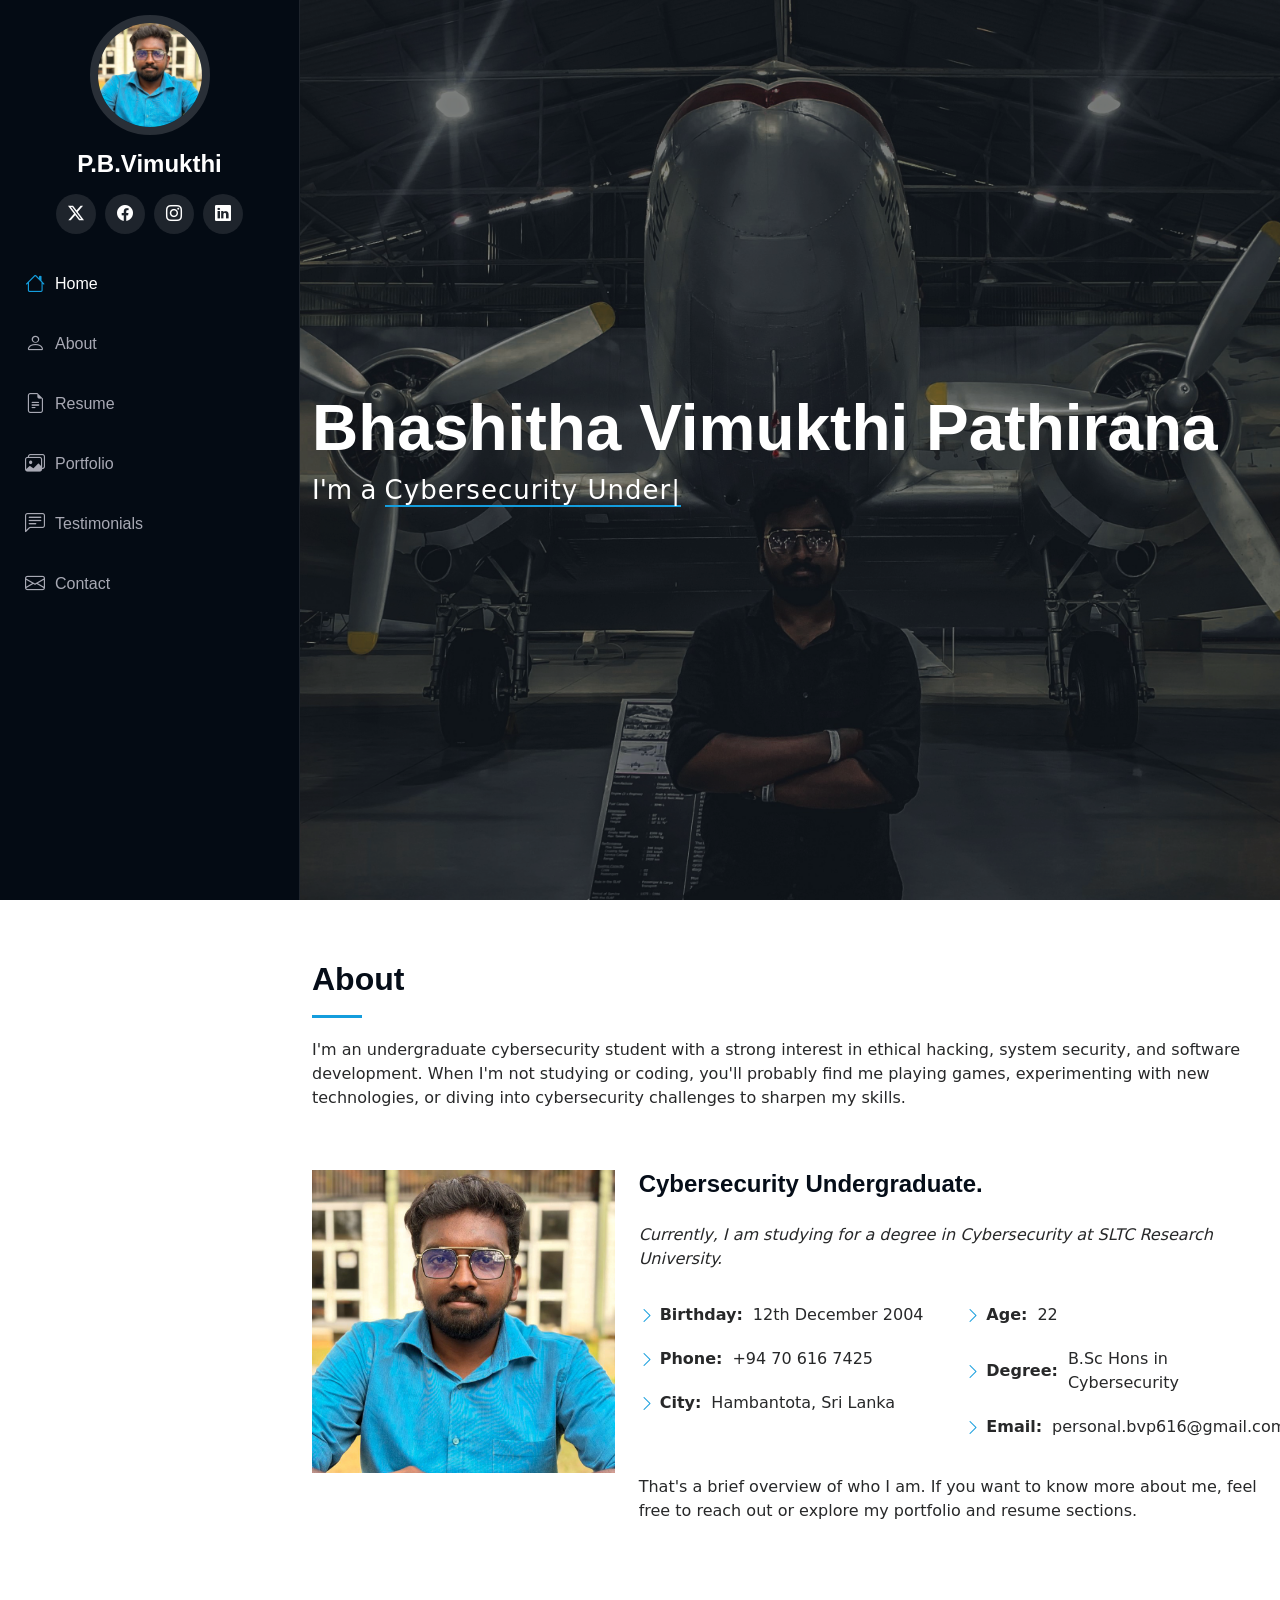
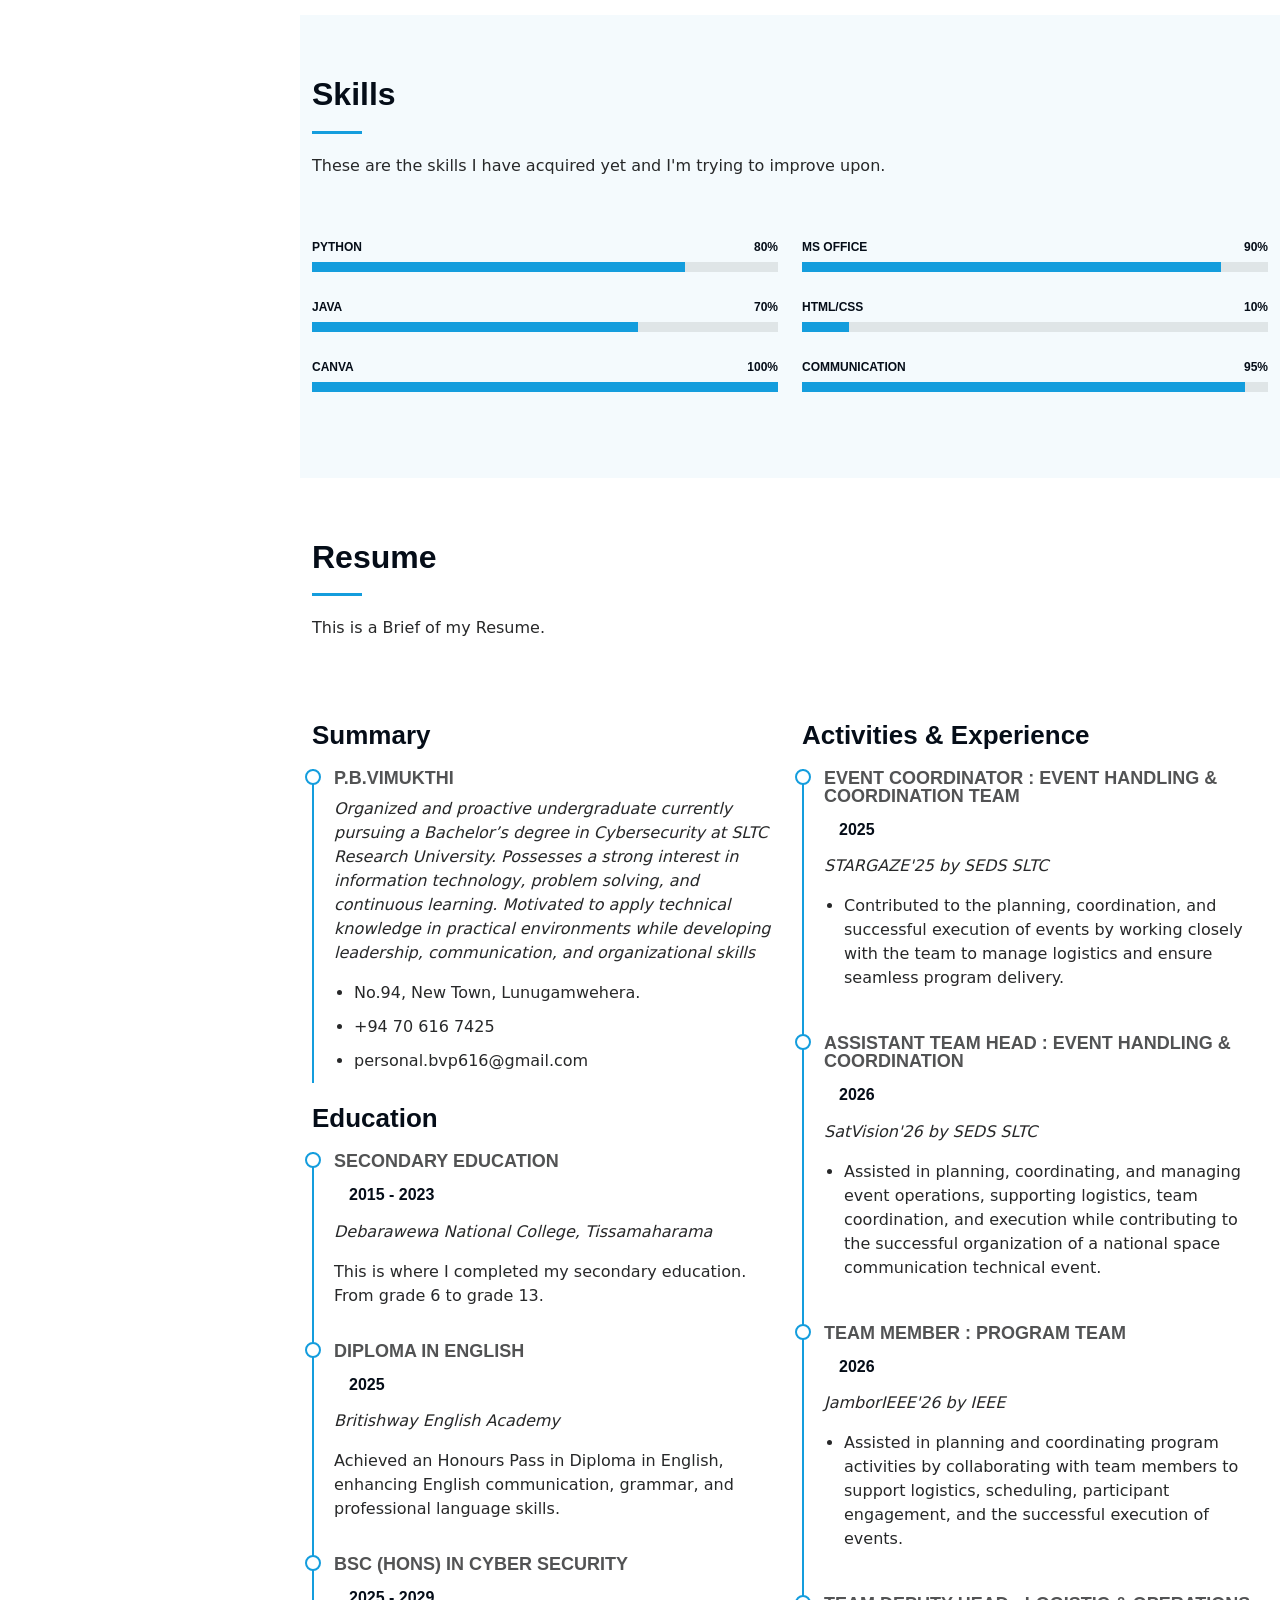
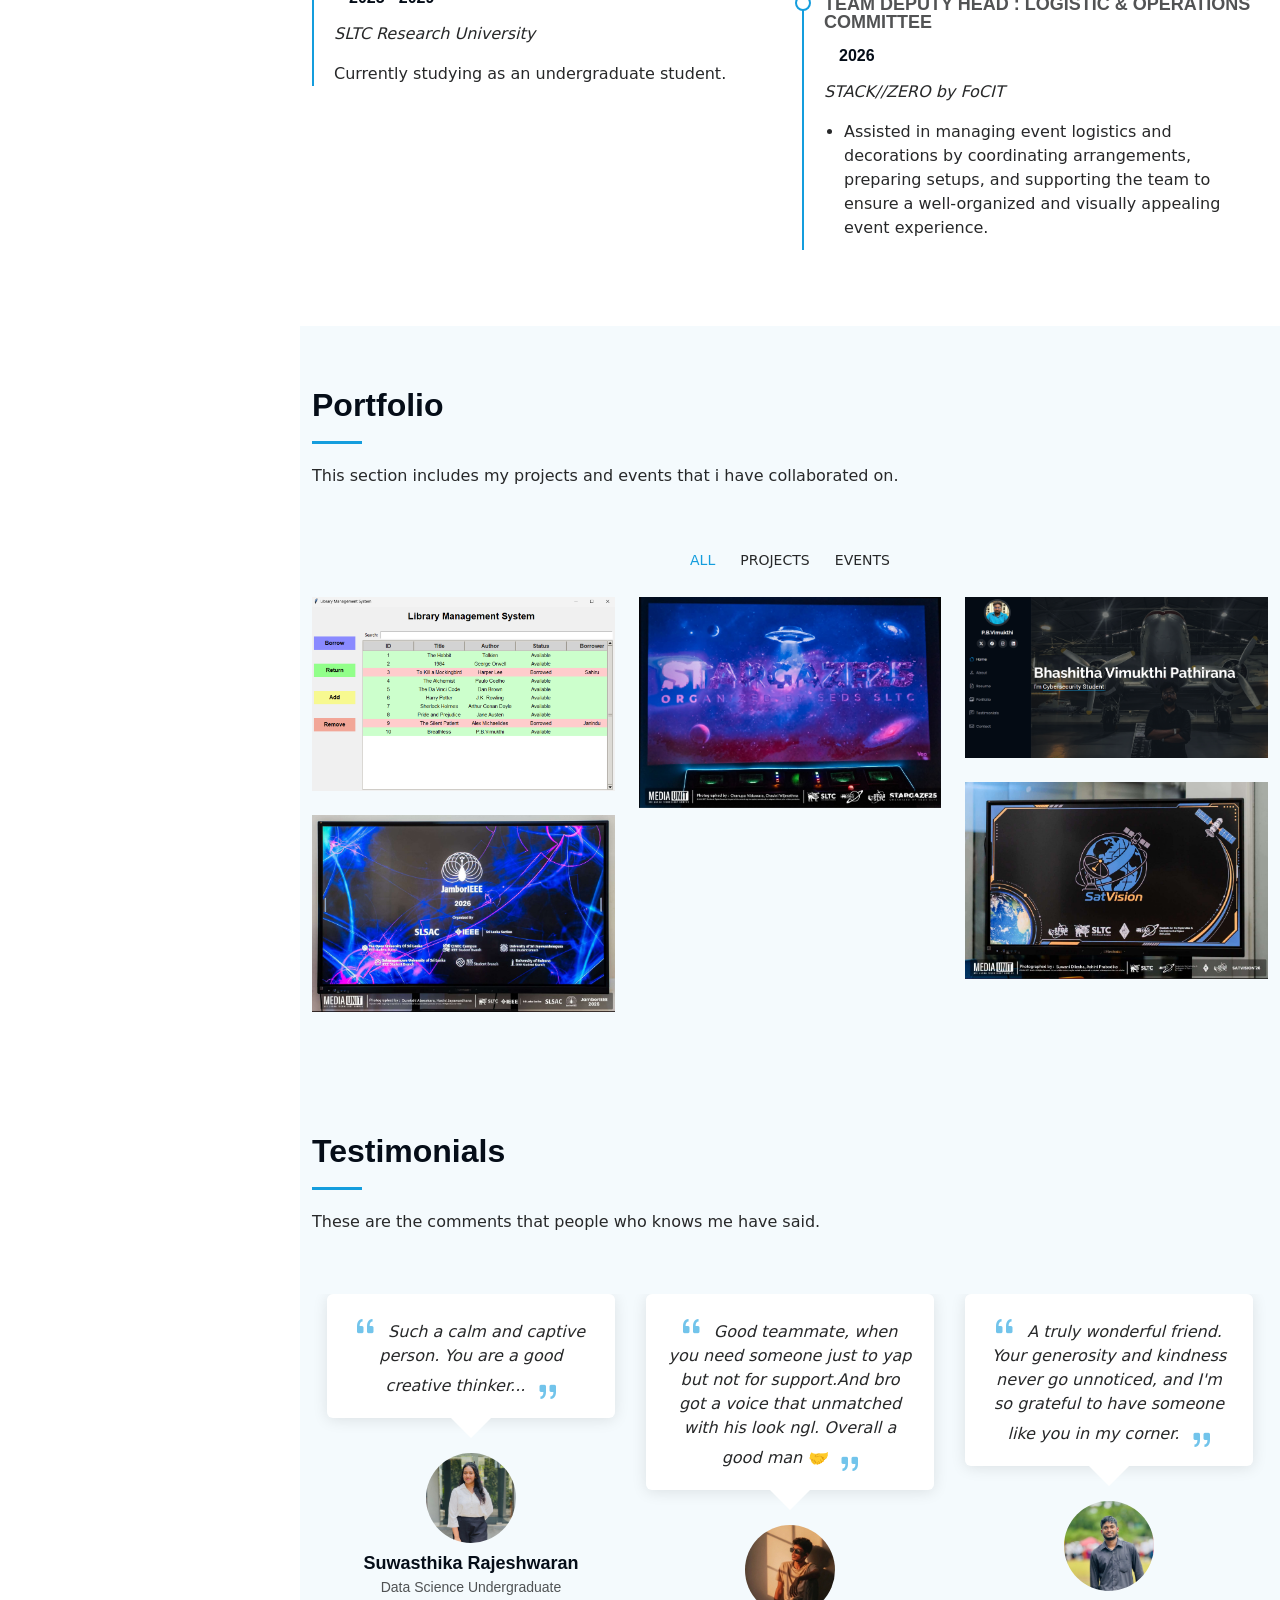
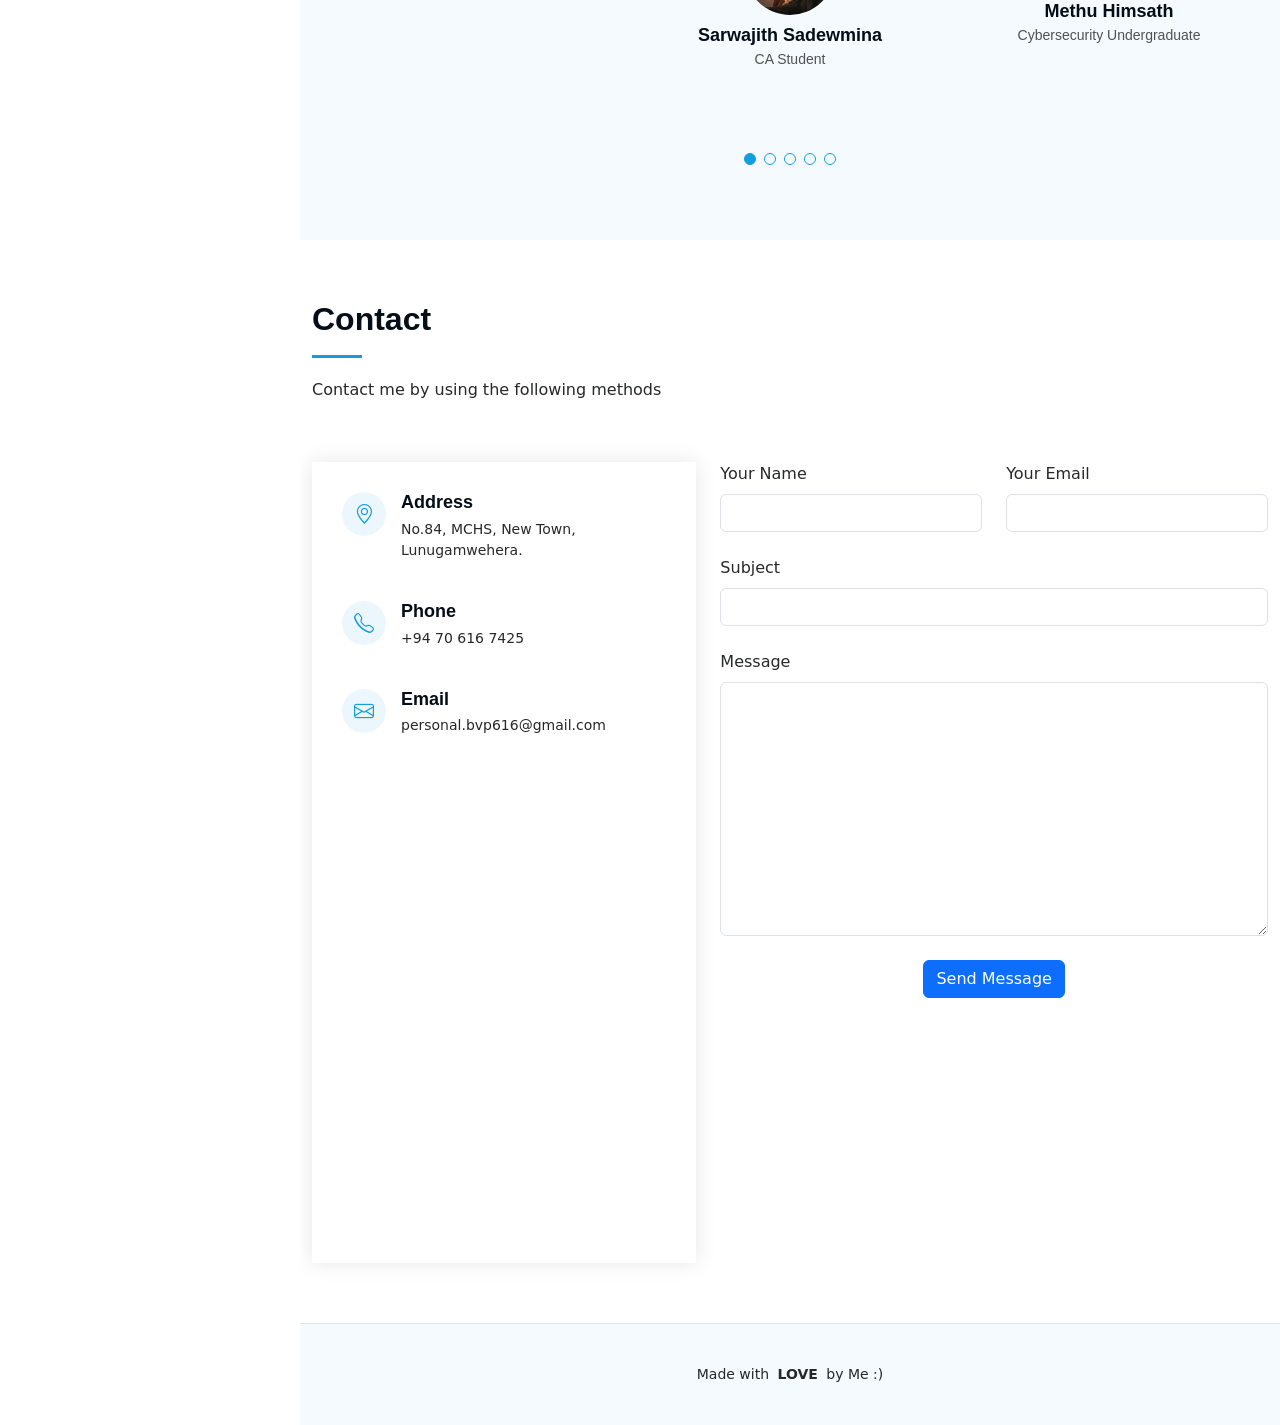
==== commit 096988f6: "Add testimonial for Kaveeshaa Dissanayake" ====
--- a/index.html
+++ b/index.html
@@ -489,6 +489,19 @@
               </div>
             </div><!-- End testimonial item -->
 
+            <div class="swiper-slide">
+              <div class="testimonial-item">
+                <p>
+                  <i class="bi bi-quote quote-icon-left"></i>
+                  <span>A truly amazing friend and a great person to have around. You have always been there for us, sharing your knowledge, guidance, and support without hesitation. Wishing you all the success you deserve!</span>
+                  <i class="bi bi-quote quote-icon-right"></i>
+                </p>
+                <img src="assets/img/testimonials/kaveeshaa.jpg" class="testimonial-img" alt="">
+                <h3>Kaveeshaa Dissanayake</h3>
+                <h4>Cybersecurity Undergraduate</h4>
+              </div>
+            </div><!-- End testimonial item -->
+
 
           </div>
           <div class="swiper-pagination"></div>
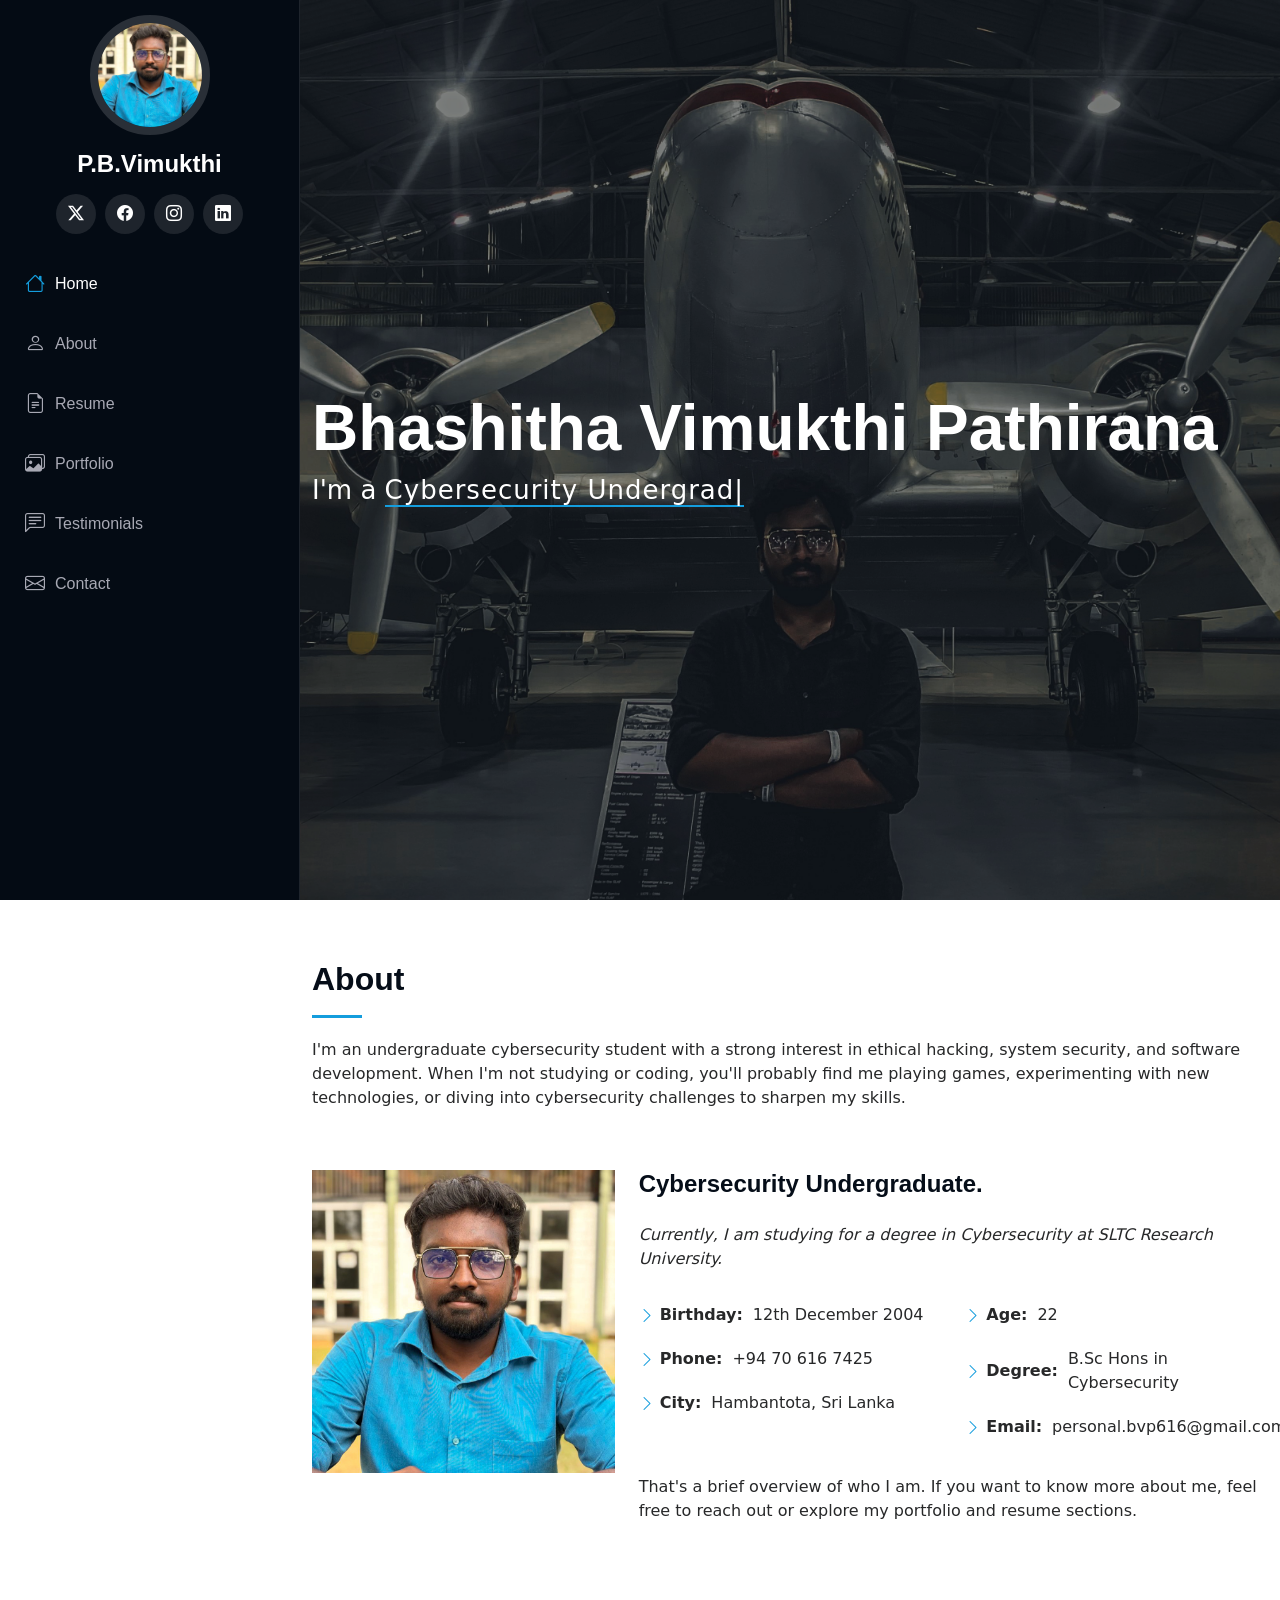
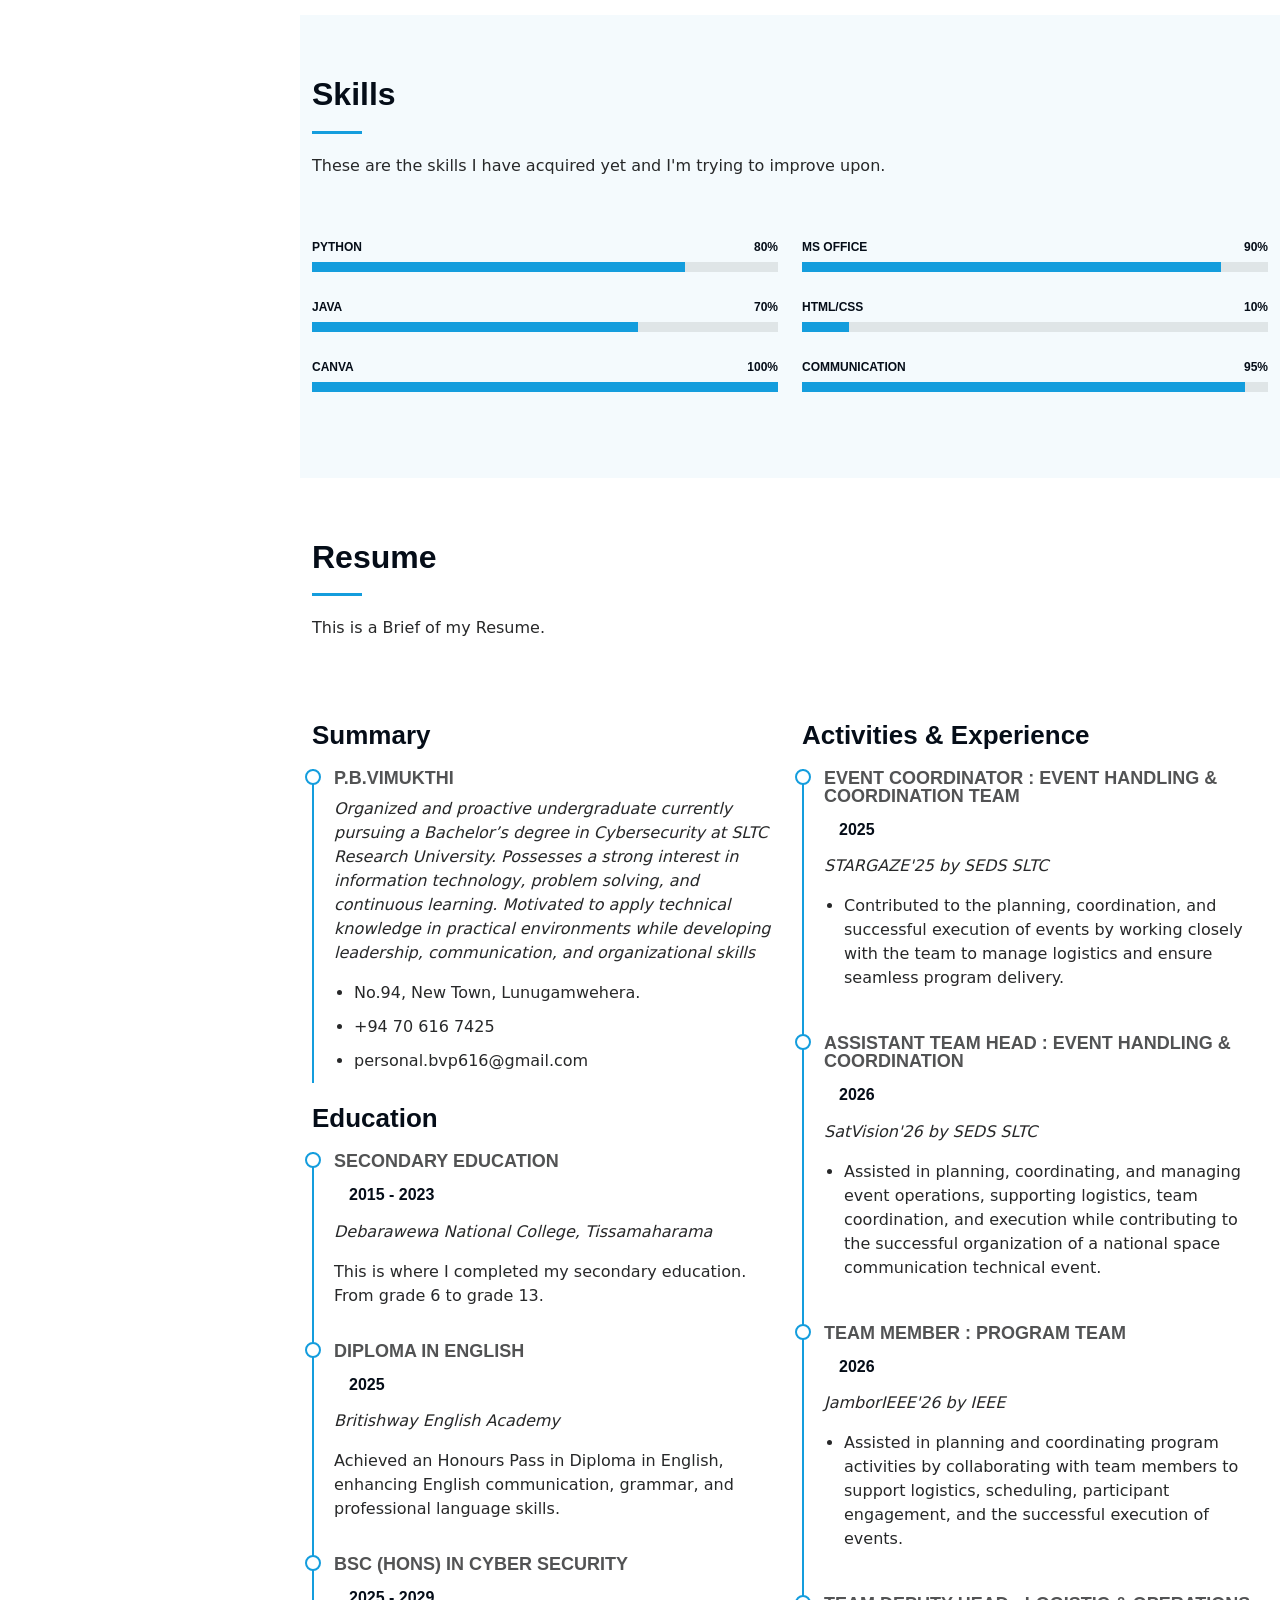
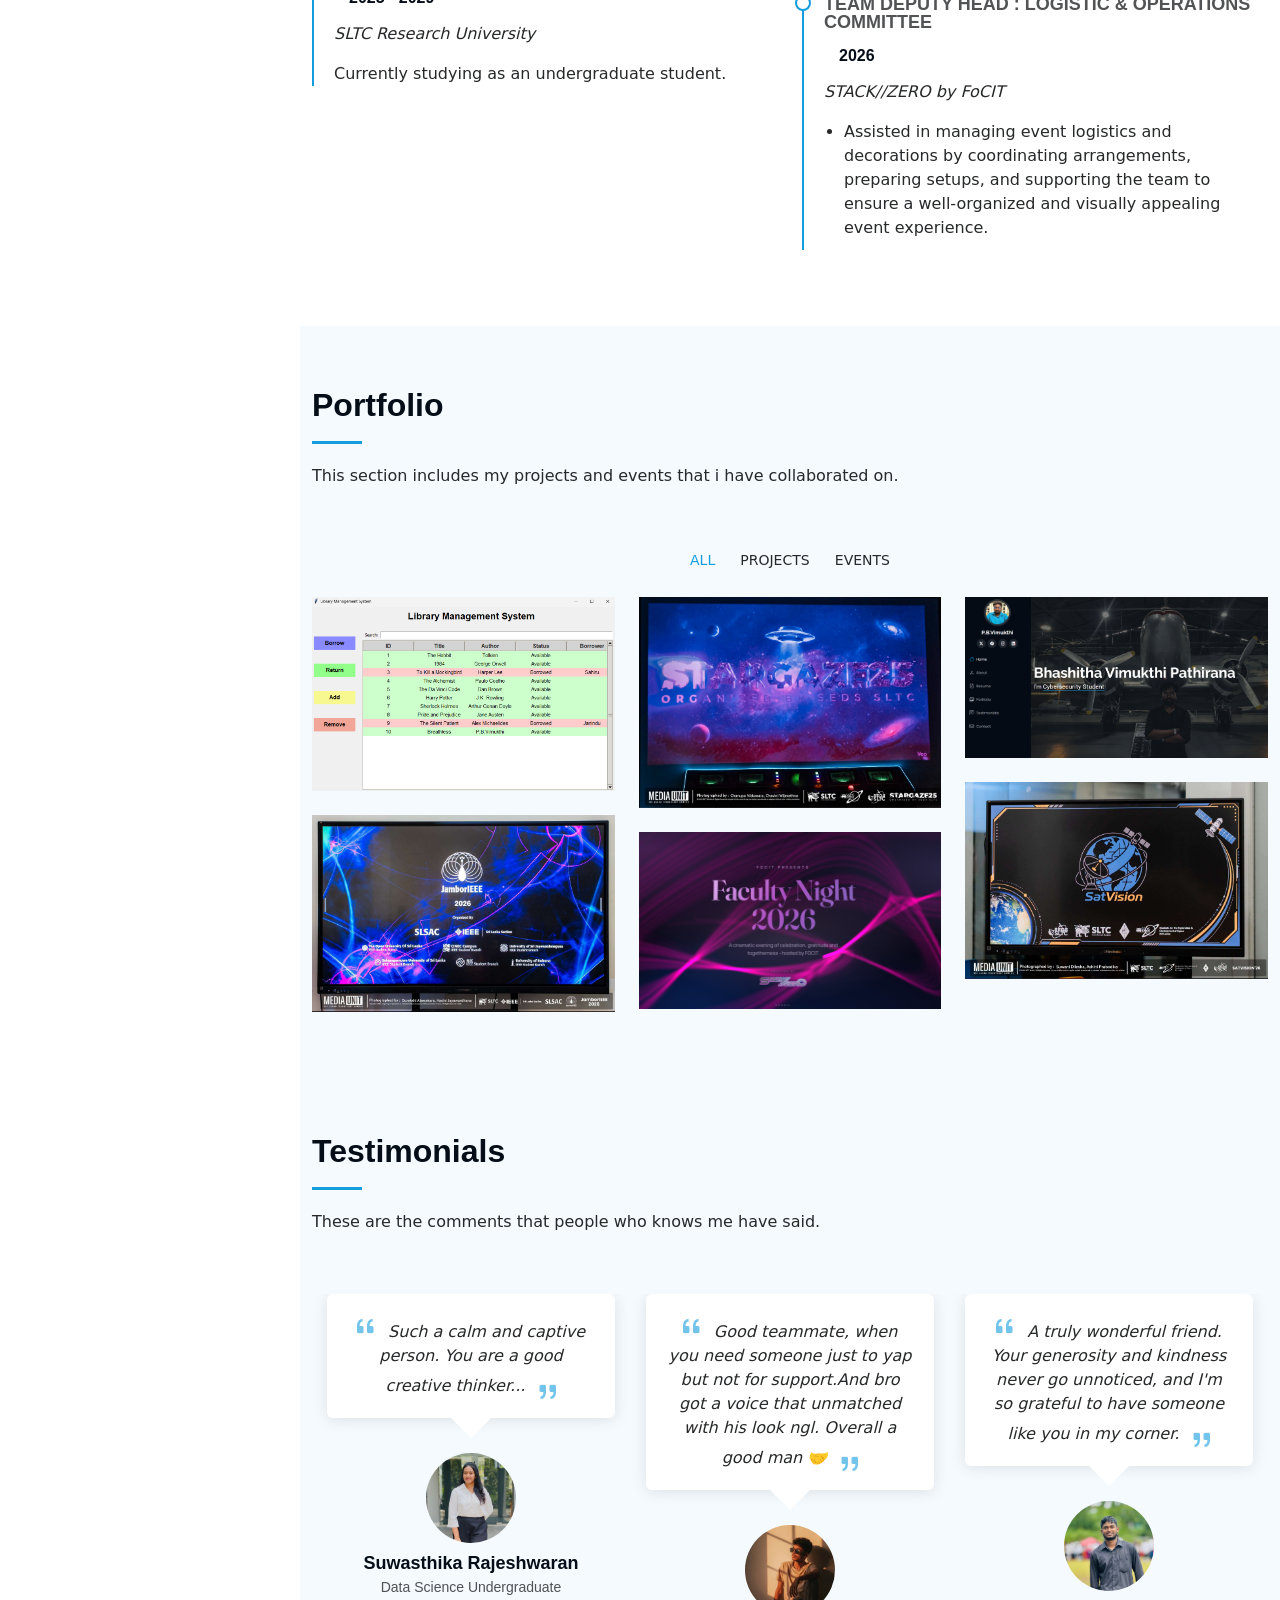
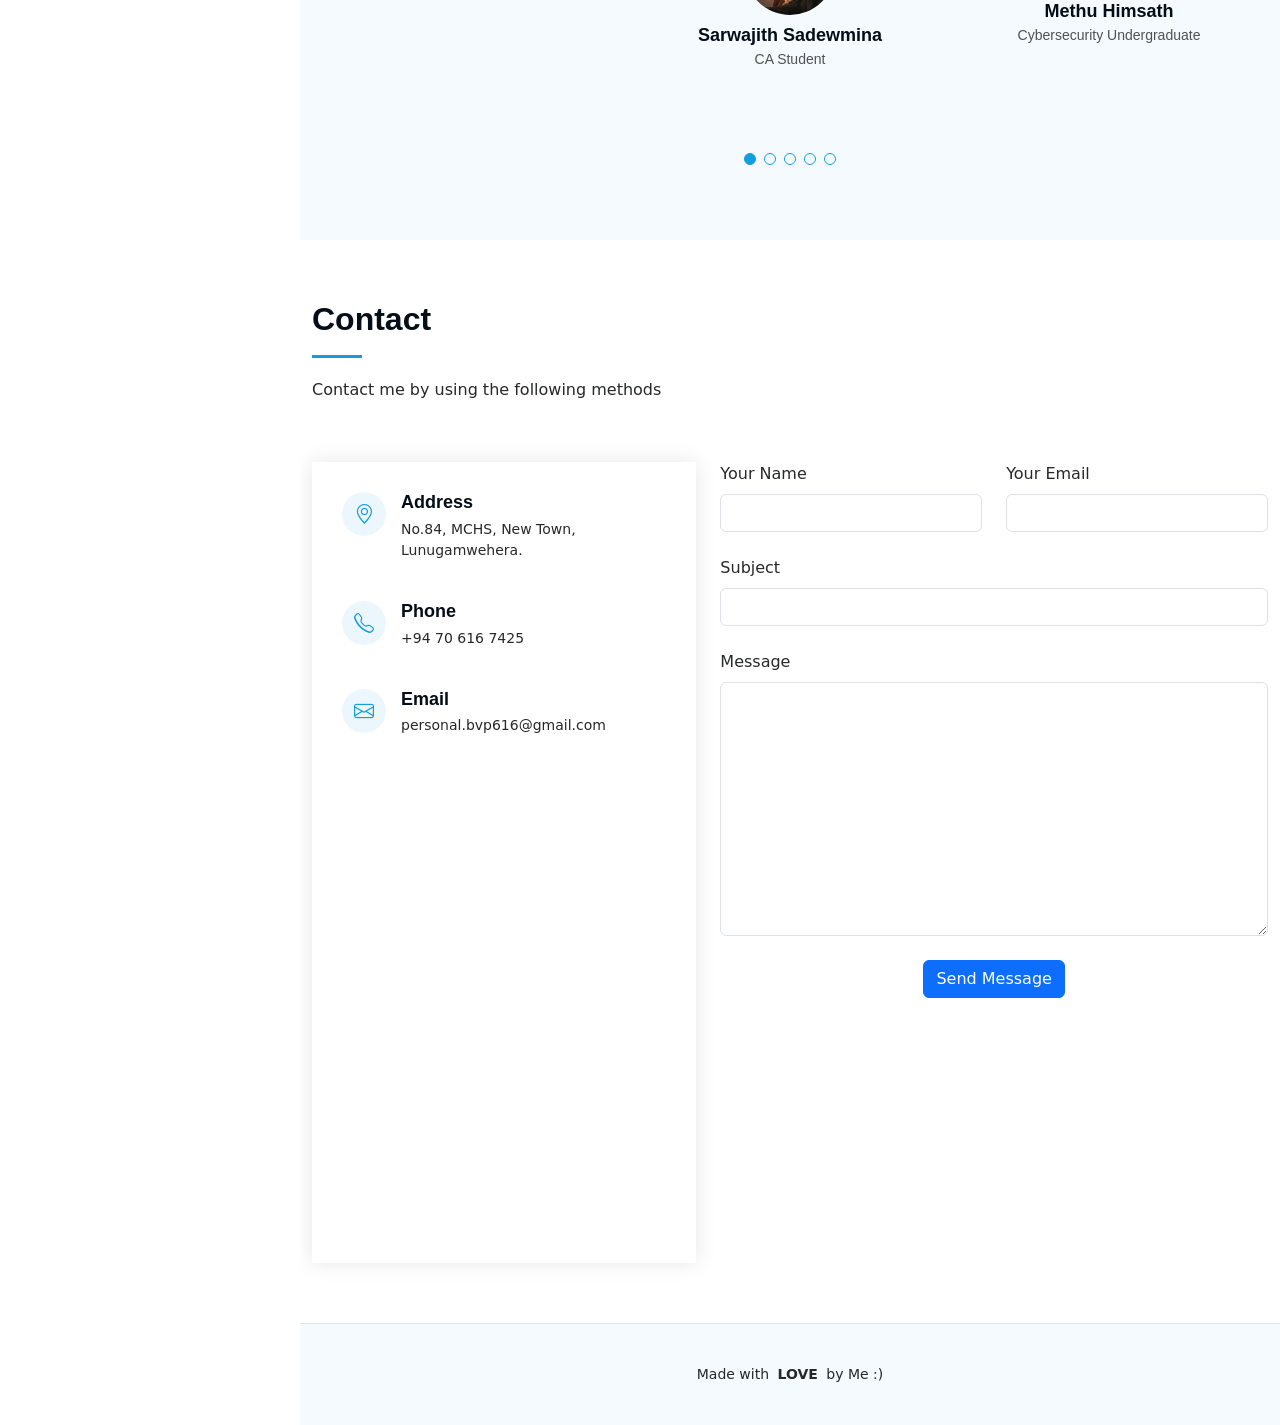
==== commit ad568564: "Add STACK//ZERO portfolio item to index.html" ====
--- a/index.html
+++ b/index.html
@@ -383,6 +383,18 @@
                   <p>JamborIEEE is a student chapter of the Institute of Electrical and Electronics Engineers (IEEE) dedicated to promoting engineering education and research.</p>
                   <a href="assets/img/portfolio/jamborieee.jpg" title="JamborIEEE'26" data-gallery="portfolio-gallery-product" class="glightbox preview-link"><i class="bi bi-zoom-in"></i></a>
                   <a href="jamborieee.html" title="More Details" class="details-link"><i class="bi bi-link-45deg"></i></a>
+                </div>
+              </div>
+            </div><!-- End Portfolio Item -->
+
+            <div class="col-lg-4 col-md-6 portfolio-item isotope-item filter-product">
+              <div class="portfolio-content h-100">
+                <img src="assets/img/portfolio/stackzero.png" class="img-fluid" alt="">
+                <div class="portfolio-info">
+                  <h4>STACK//ZERO</h4>
+                  <p>STACK//ZERO is an exciting event organized by the Faculty of Computing & IT, and it was the official faculty night for our faculty.</p>
+                  <a href="assets/img/portfolio/stackzero.png" title="STACK//ZERO" data-gallery="portfolio-gallery-product" class="glightbox preview-link"><i class="bi bi-zoom-in"></i></a>
+                  <a href="stackzero.html" title="More Details" class="details-link"><i class="bi bi-link-45deg"></i></a>
                 </div>
               </div>
             </div><!-- End Portfolio Item -->
